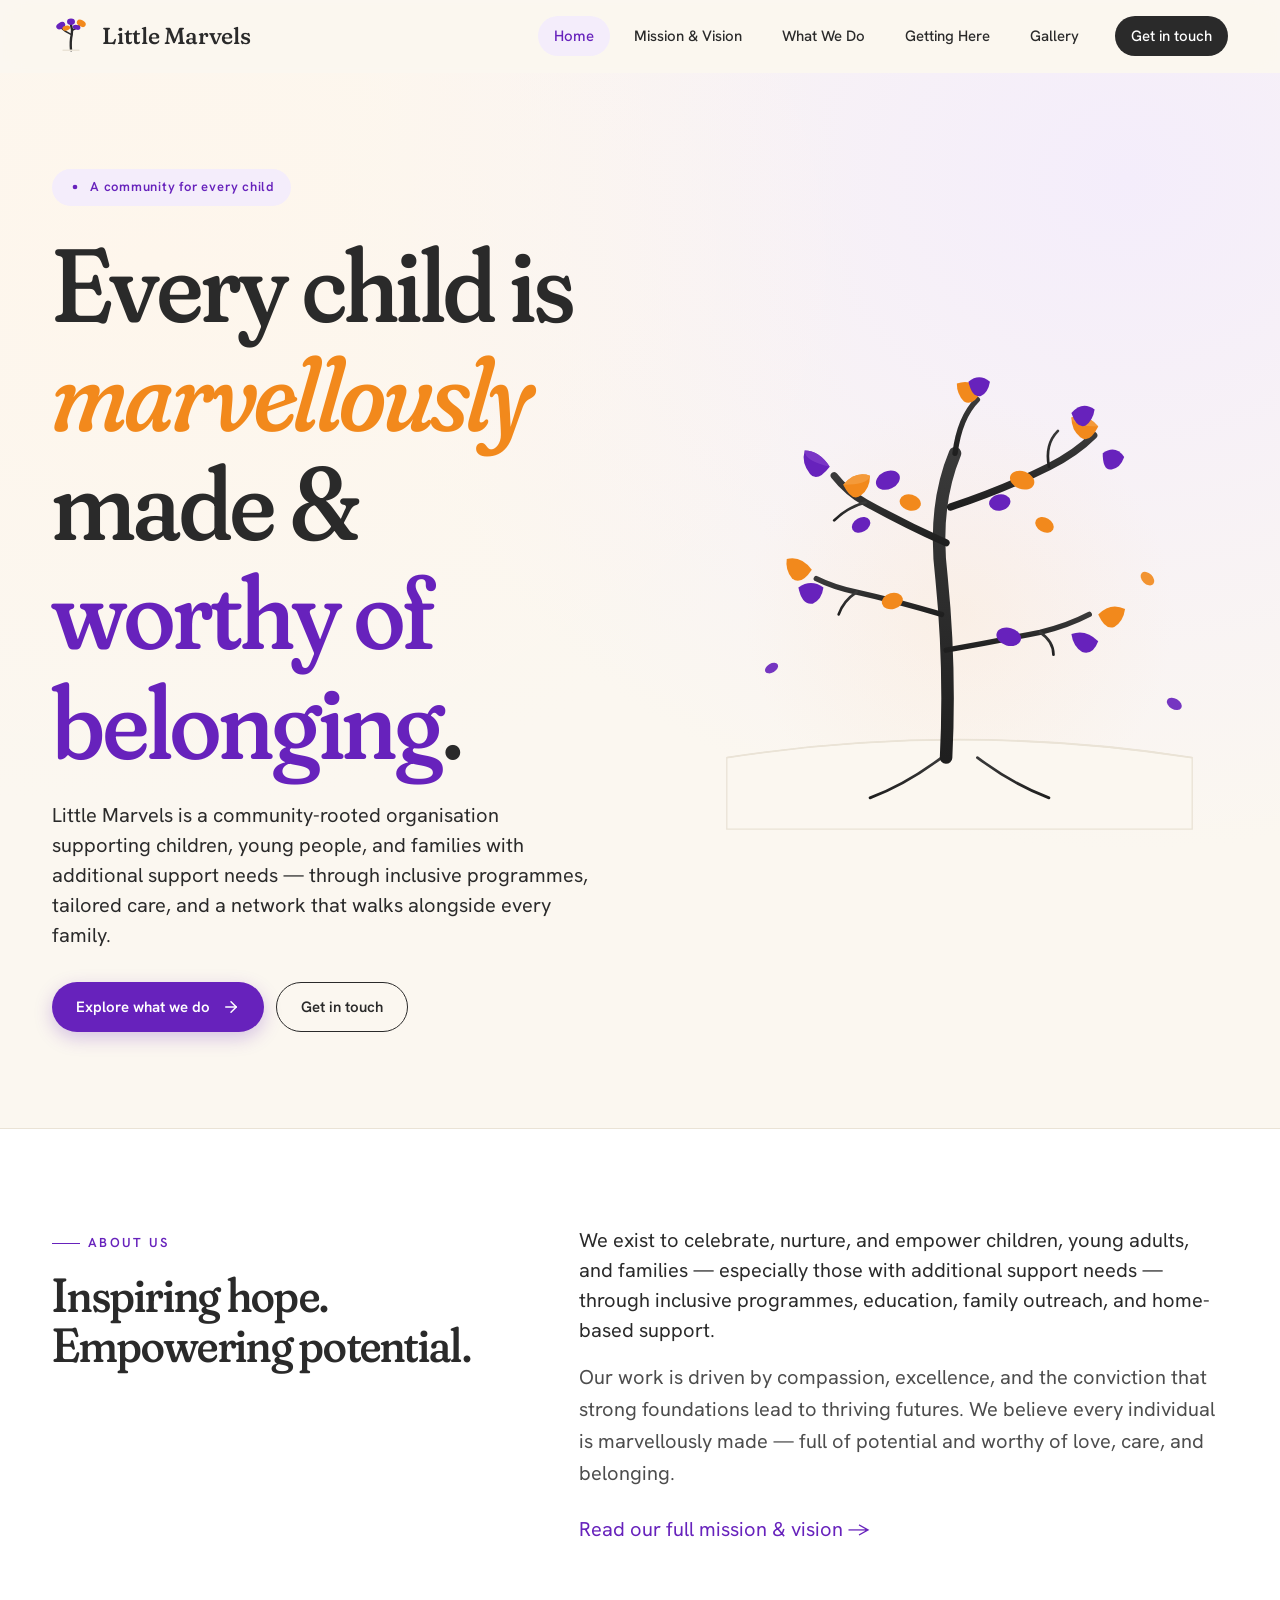
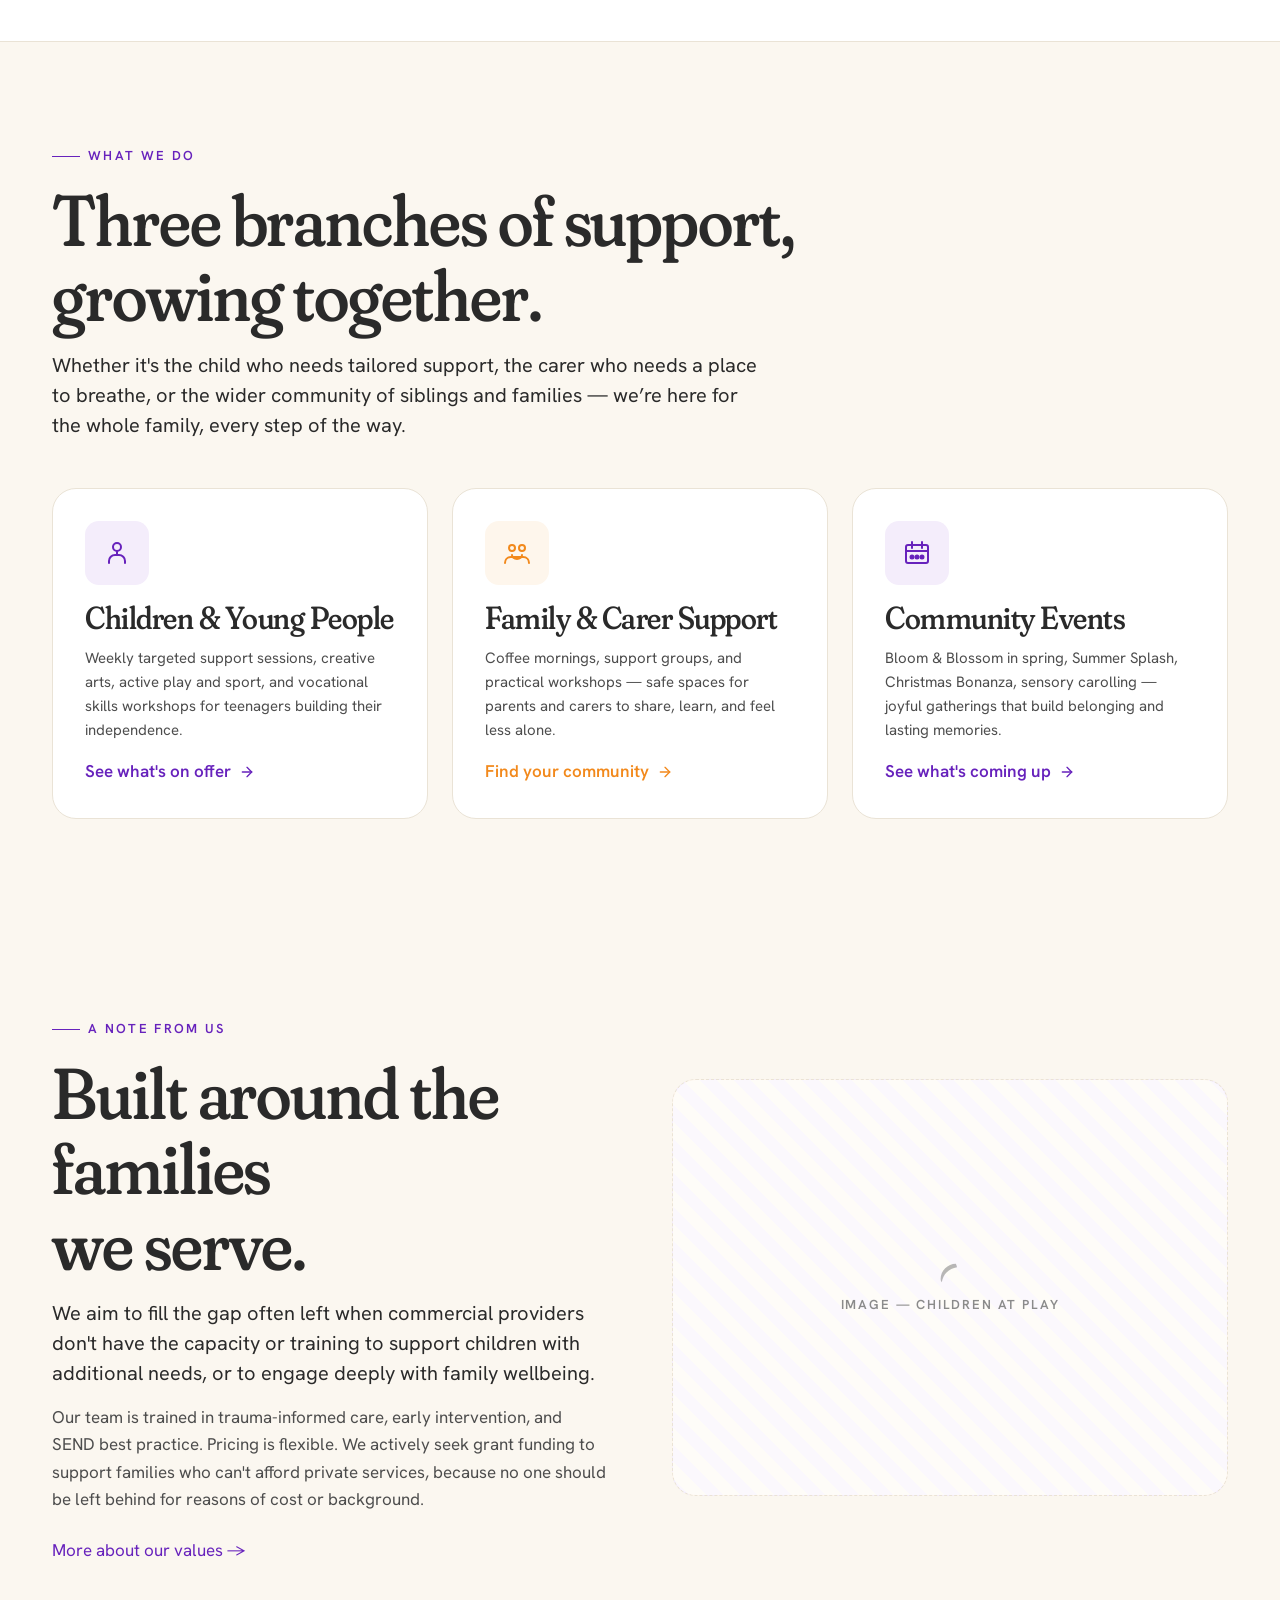
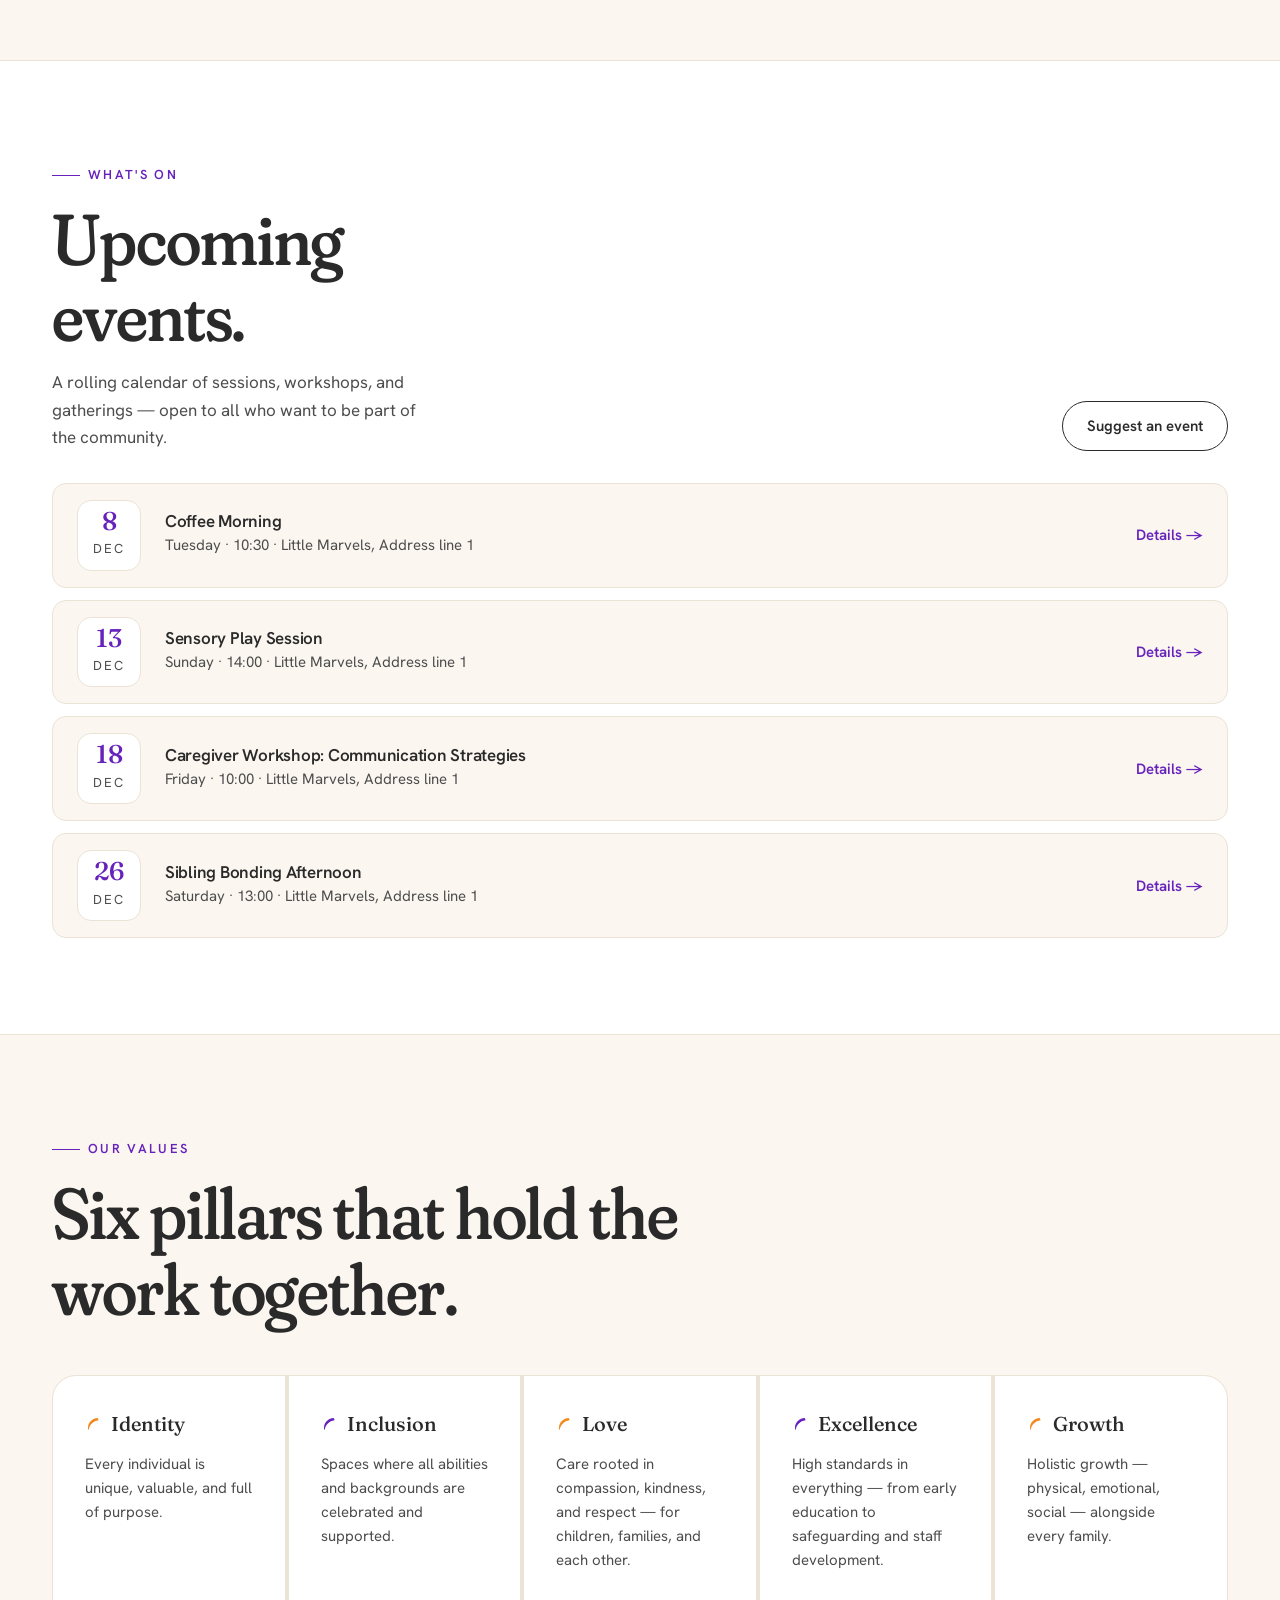
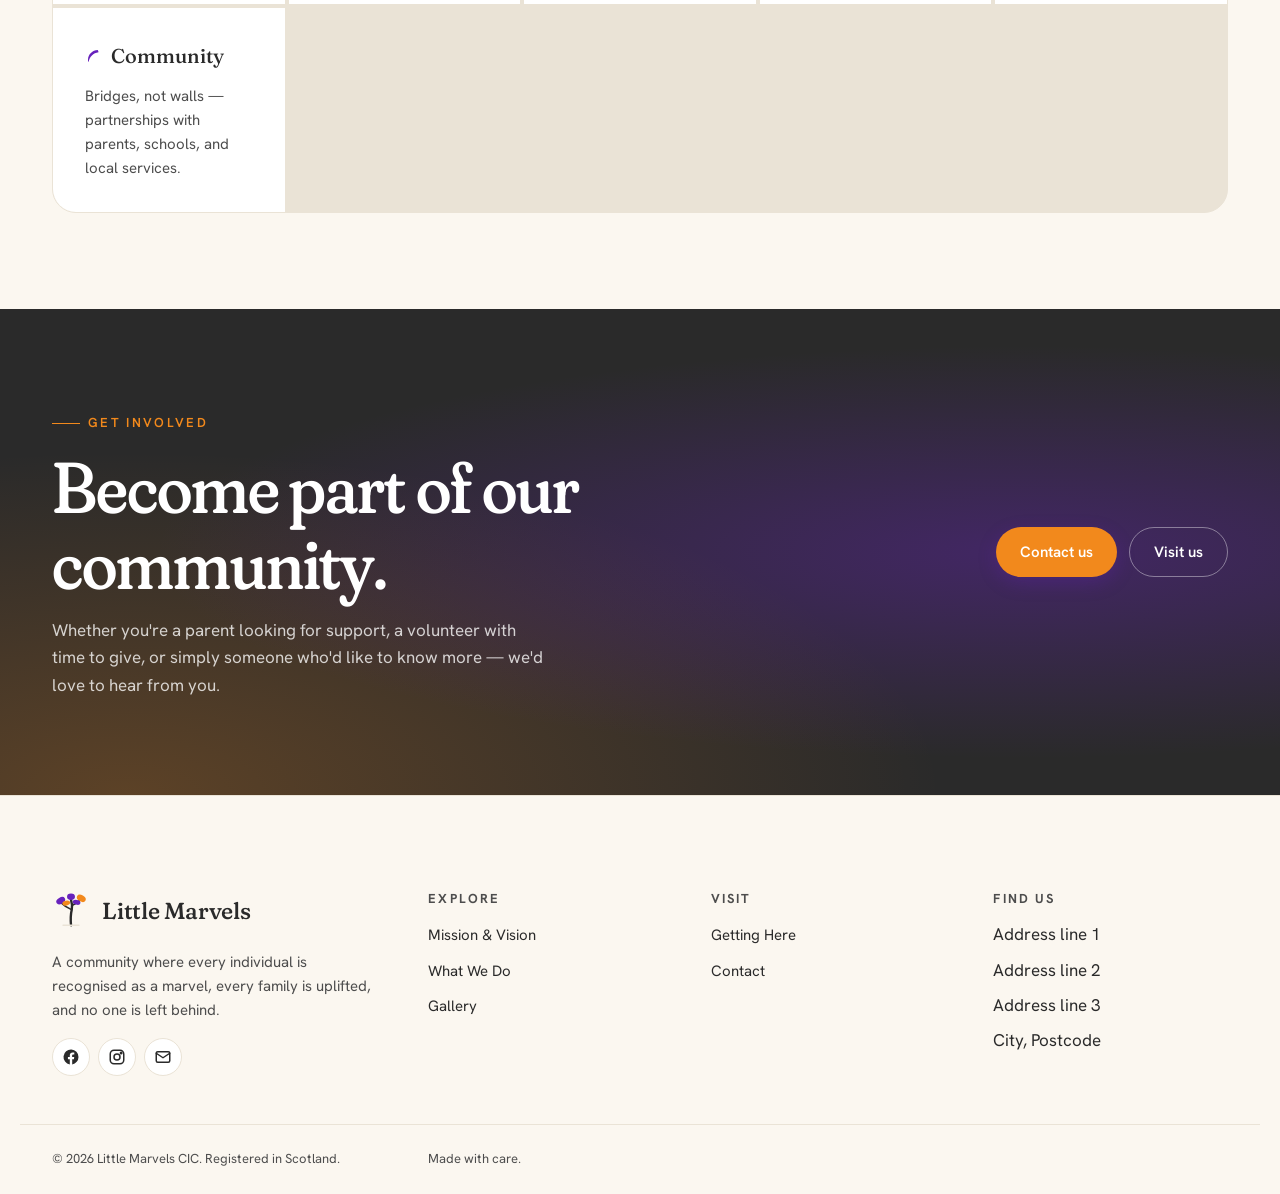
==== index.html @ 9a76e9b6 "first commit" ====
<!doctype html>
<html lang="en-GB">
<head>
  <meta charset="utf-8">
  <meta name="viewport" content="width=device-width, initial-scale=1">
  <title>Little Marvels — Inspiring Hope. Empowering Potential.</title>
  <meta name="description" content="Little Marvels is a community-rooted organisation supporting children, young people, and families with additional support needs through inclusive programmes, family outreach, and tailored care.">
  <meta name="theme-color" content="#FBF7F0">
  <link rel="canonical" href="https://littlemarvels.co.uk/">

  <!-- Open Graph / social sharing.
       NOTE: assets/og-image.png needs to be designed (1200×630, PNG/JPG — SVG not supported by most platforms). -->
  <meta property="og:type" content="website">
  <meta property="og:site_name" content="Little Marvels">
  <meta property="og:title" content="Little Marvels — Inspiring Hope. Empowering Potential.">
  <meta property="og:description" content="Little Marvels is a community-rooted organisation supporting children, young people, and families with additional support needs through inclusive programmes, family outreach, and tailored care.">
  <meta property="og:url" content="https://littlemarvels.co.uk/">
  <meta property="og:image" content="https://littlemarvels.co.uk/assets/og-image.png">
  <meta property="og:image:alt" content="Little Marvels — Inspiring Hope. Empowering Potential.">
  <meta property="og:locale" content="en_GB">
  <meta name="twitter:card" content="summary_large_image">
  <meta name="twitter:title" content="Little Marvels — Inspiring Hope. Empowering Potential.">
  <meta name="twitter:description" content="Little Marvels is a community-rooted organisation supporting children, young people, and families with additional support needs through inclusive programmes, family outreach, and tailored care.">
  <meta name="twitter:image" content="https://littlemarvels.co.uk/assets/og-image.png">

  <link rel="preconnect" href="https://fonts.googleapis.com">
  <link rel="preconnect" href="https://fonts.gstatic.com" crossorigin>
  <link rel="stylesheet" href="https://fonts.googleapis.com/css2?family=Fraunces:ital,opsz,wght,SOFT,WONK@0,9..144,400..700,0..100,0..1;1,9..144,400..700,0..100,0..1&family=Hanken+Grotesk:wght@400;500;600;700&display=swap">
  <link rel="stylesheet" href="css/style.css">
  <link rel="icon" type="image/svg+xml" href="assets/logo.svg">
</head>
<body>
  <a class="skip-link" href="#main">Skip to main content</a>

  <!-- Header -->
  <header class="site-header">
    <div class="container">
      <a class="brand" href="index.html" aria-label="Little Marvels — home">
        <img class="brand-mark" src="assets/logo.svg" alt="">
        <span class="brand-name">Little Marvels</span>
      </a>

      <nav class="site-nav" aria-label="Primary">
        <ul class="nav-list" role="list">
          <li><a href="index.html" aria-current="page">Home</a></li>
          <li><a href="mission.html">Mission &amp; Vision</a></li>
          <li><a href="what-we-do.html">What We Do</a></li>
          <li><a href="getting-here.html">Getting Here</a></li>
          <li><a href="gallery.html">Gallery</a></li>
          <li><a class="nav-cta" href="contact.html">Get in touch</a></li>
        </ul>
      </nav>

      <button class="nav-toggle" aria-label="Open menu" aria-expanded="false" aria-controls="site-nav">
        <svg viewBox="0 0 24 24" fill="none" stroke="currentColor" stroke-width="2" stroke-linecap="round">
          <line x1="4" y1="7" x2="20" y2="7"/>
          <line x1="4" y1="12" x2="20" y2="12"/>
          <line x1="4" y1="17" x2="20" y2="17"/>
        </svg>
      </button>
    </div>
  </header>

  <main id="main">

    <!-- ================= Hero ================= -->
    <section class="hero">
      <div class="container">
        <div class="reveal">
          <span class="hero-eyebrow">
            <svg width="14" height="14" viewBox="0 0 24 24" fill="currentColor"><circle cx="12" cy="12" r="4"/></svg>
            A community for every child
          </span>
          <h1>
            Every child is <span class="accent-orange">marvellously</span><br>
            made &amp; <span class="accent-purple">worthy of belonging</span>.
          </h1>
          <p class="lede">
            Little Marvels is a community-rooted organisation supporting children, young people,
            and families with additional support needs — through inclusive programmes, tailored
            care, and a network that walks alongside every family.
          </p>
          <div class="hero-actions">
            <a class="btn btn-primary" href="what-we-do.html">
              Explore what we do
              <svg class="arrow" width="18" height="18" viewBox="0 0 24 24" fill="none" stroke="currentColor" stroke-width="2" stroke-linecap="round" stroke-linejoin="round"><line x1="5" y1="12" x2="19" y2="12"/><polyline points="12 5 19 12 12 19"/></svg>
            </a>
            <a class="btn btn-ghost" href="contact.html">Get in touch</a>
          </div>
        </div>

        <div class="hero-art reveal" style="transition-delay: 120ms">
          <object data="assets/tree-hero.svg" type="image/svg+xml" aria-label="An illustrated tree with orange and purple leaves, each leaf representing a child or family in our community"></object>
        </div>
      </div>
    </section>

    <!-- ================= About strip (short, top of page) ================= -->
    <section class="about-strip">
      <div class="container">
        <div class="reveal">
          <span class="section-eyebrow">About us</span>
          <h2>Inspiring hope.<br>Empowering potential.</h2>
        </div>
        <div class="reveal" style="transition-delay: 120ms">
          <p class="lede">
            We exist to celebrate, nurture, and empower children, young adults, and families —
            especially those with additional support needs — through inclusive programmes,
            education, family outreach, and home-based support.
          </p>
          <p style="margin-top: 1rem;">
            Our work is driven by compassion, excellence, and the conviction that strong
            foundations lead to thriving futures. We believe every individual is marvellously
            made — full of potential and worthy of love, care, and belonging.
          </p>
          <p style="margin-top: 1.5rem;">
            <a href="mission.html">Read our full mission &amp; vision →</a>
          </p>
        </div>
      </div>
    </section>

    <!-- ================= What We Do preview ================= -->
    <section>
      <div class="container">
        <div class="reveal" style="max-width: 760px;">
          <span class="section-eyebrow">What we do</span>
          <h2>Three branches of support, growing together.</h2>
          <p class="lede" style="margin-top: 1rem;">
            Whether it's the child who needs tailored support, the carer who needs
            a place to breathe, or the wider community of siblings and families — we’re
            here for the whole family, every step of the way.
          </p>
        </div>

        <div class="cards-grid">
          <article class="card reveal">
            <div class="card-icon">
              <svg viewBox="0 0 32 32" fill="none" stroke="currentColor" stroke-width="2" stroke-linecap="round" stroke-linejoin="round">
                <circle cx="16" cy="10" r="4"/>
                <path d="M8 26v-2a6 6 0 0 1 6-6h4a6 6 0 0 1 6 6v2"/>
                <path d="M16 14v4"/>
              </svg>
            </div>
            <h3>Children &amp; Young People</h3>
            <p>Weekly targeted support sessions, creative arts, active play and sport, and vocational skills workshops for teenagers building their independence.</p>
            <a class="card-link" href="support-children.html">
              See what's on offer
              <svg width="16" height="16" viewBox="0 0 24 24" fill="none" stroke="currentColor" stroke-width="2" stroke-linecap="round"><line x1="5" y1="12" x2="19" y2="12"/><polyline points="12 5 19 12 12 19"/></svg>
            </a>
          </article>

          <article class="card card--orange reveal" style="transition-delay: 120ms">
            <div class="card-icon">
              <svg viewBox="0 0 32 32" fill="none" stroke="currentColor" stroke-width="2" stroke-linecap="round" stroke-linejoin="round">
                <path d="M21 18c0 2-2 4-5 4s-5-2-5-4"/>
                <circle cx="11" cy="11" r="3"/>
                <circle cx="21" cy="11" r="3"/>
                <path d="M4 26c0-3 2-6 6-6h12c4 0 6 3 6 6"/>
              </svg>
            </div>
            <h3>Family &amp; Carer Support</h3>
            <p>Coffee mornings, support groups, and practical workshops — safe spaces for parents and carers to share, learn, and feel less alone.</p>
            <a class="card-link" href="support-family.html">
              Find your community
              <svg width="16" height="16" viewBox="0 0 24 24" fill="none" stroke="currentColor" stroke-width="2" stroke-linecap="round"><line x1="5" y1="12" x2="19" y2="12"/><polyline points="12 5 19 12 12 19"/></svg>
            </a>
          </article>

          <article class="card reveal" style="transition-delay: 240ms">
            <div class="card-icon">
              <svg viewBox="0 0 32 32" fill="none" stroke="currentColor" stroke-width="2" stroke-linecap="round" stroke-linejoin="round">
                <rect x="5" y="8" width="22" height="18" rx="2"/>
                <line x1="5" y1="14" x2="27" y2="14"/>
                <line x1="11" y1="5" x2="11" y2="11"/>
                <line x1="21" y1="5" x2="21" y2="11"/>
                <circle cx="11" cy="20" r="1.5" fill="currentColor"/>
                <circle cx="16" cy="20" r="1.5" fill="currentColor"/>
                <circle cx="21" cy="20" r="1.5" fill="currentColor"/>
              </svg>
            </div>
            <h3>Community Events</h3>
            <p>Bloom &amp; Blossom in spring, Summer Splash, Christmas Bonanza, sensory carolling — joyful gatherings that build belonging and lasting memories.</p>
            <a class="card-link" href="community-events.html">
              See what's coming up
              <svg width="16" height="16" viewBox="0 0 24 24" fill="none" stroke="currentColor" stroke-width="2" stroke-linecap="round"><line x1="5" y1="12" x2="19" y2="12"/><polyline points="12 5 19 12 12 19"/></svg>
            </a>
          </article>
        </div>
      </div>
    </section>

    <!-- ================= Welcome (longer-form with image) ================= -->
    <section>
      <div class="container">
        <div class="split">
          <div class="reveal">
            <span class="section-eyebrow">A note from us</span>
            <h2>Built around the families<br>we serve.</h2>
            <p class="lede" style="margin-top: 1rem;">
              We aim to fill the gap often left when commercial providers don't have the
              capacity or training to support children with additional needs, or to engage
              deeply with family wellbeing.
            </p>
            <p style="margin-top: 1rem;">
              Our team is trained in trauma-informed care, early intervention, and SEND best
              practice. Pricing is flexible. We actively seek grant funding to support
              families who can't afford private services, because no one should be left
              behind for reasons of cost or background.
            </p>
            <p style="margin-top: 1.5rem;">
              <a href="mission.html">More about our values →</a>
            </p>
          </div>
          <div class="reveal" style="transition-delay: 160ms">
            <div class="image-ph" data-ratio="4/3">
              <div class="image-ph__inner">
                <svg class="leaf-glyph" viewBox="0 0 24 24" fill="currentColor"><path d="M17 4c-7 0-13 6-13 13 0 1 0 2 1 3 1-7 6-12 13-13 0-1-1-3-1-3z"/></svg>
                <span>Image — children at play</span>
              </div>
            </div>
          </div>
        </div>
      </div>
    </section>

    <!-- ================= Events ================= -->
    <section class="events-section">
      <div class="container">
        <div class="split" style="grid-template-columns: 1fr 2fr; align-items: end;">
          <div class="reveal">
            <span class="section-eyebrow">What's on</span>
            <h2>Upcoming events.</h2>
            <p style="margin-top: 1rem;">A rolling calendar of sessions, workshops, and gatherings — open to all who want to be part of the community.</p>
          </div>
          <div class="reveal" style="transition-delay: 160ms; text-align: right;">
            <a class="btn btn-ghost" href="contact.html">Suggest an event</a>
          </div>
        </div>

        <div class="events-list reveal" id="events-list" aria-live="polite">
          <!-- Populated by js/events.js -->
          <div class="events-empty">Loading upcoming events…</div>
        </div>
      </div>
    </section>

    <!-- ================= Values ================= -->
    <section>
      <div class="container">
        <div class="reveal" style="max-width: 720px;">
          <span class="section-eyebrow">Our values</span>
          <h2>Six pillars that hold the work together.</h2>
        </div>

        <div class="values-grid reveal">
          <div class="value">
            <div class="value-label">
              <svg class="leaf-glyph" viewBox="0 0 24 24" fill="currentColor"><path d="M17 4c-7 0-13 6-13 13 0 1 0 2 1 3 1-7 6-12 13-13 0-1-1-3-1-3z"/></svg>
              Identity
            </div>
            <p>Every individual is unique, valuable, and full of purpose.</p>
          </div>
          <div class="value">
            <div class="value-label">
              <svg class="leaf-glyph" viewBox="0 0 24 24" fill="currentColor"><path d="M17 4c-7 0-13 6-13 13 0 1 0 2 1 3 1-7 6-12 13-13 0-1-1-3-1-3z"/></svg>
              Inclusion
            </div>
            <p>Spaces where all abilities and backgrounds are celebrated and supported.</p>
          </div>
          <div class="value">
            <div class="value-label">
              <svg class="leaf-glyph" viewBox="0 0 24 24" fill="currentColor"><path d="M17 4c-7 0-13 6-13 13 0 1 0 2 1 3 1-7 6-12 13-13 0-1-1-3-1-3z"/></svg>
              Love
            </div>
            <p>Care rooted in compassion, kindness, and respect — for children, families, and each other.</p>
          </div>
          <div class="value">
            <div class="value-label">
              <svg class="leaf-glyph" viewBox="0 0 24 24" fill="currentColor"><path d="M17 4c-7 0-13 6-13 13 0 1 0 2 1 3 1-7 6-12 13-13 0-1-1-3-1-3z"/></svg>
              Excellence
            </div>
            <p>High standards in everything — from early education to safeguarding and staff development.</p>
          </div>
          <div class="value">
            <div class="value-label">
              <svg class="leaf-glyph" viewBox="0 0 24 24" fill="currentColor"><path d="M17 4c-7 0-13 6-13 13 0 1 0 2 1 3 1-7 6-12 13-13 0-1-1-3-1-3z"/></svg>
              Growth
            </div>
            <p>Holistic growth — physical, emotional, social — alongside every family.</p>
          </div>
          <div class="value">
            <div class="value-label">
              <svg class="leaf-glyph" viewBox="0 0 24 24" fill="currentColor"><path d="M17 4c-7 0-13 6-13 13 0 1 0 2 1 3 1-7 6-12 13-13 0-1-1-3-1-3z"/></svg>
              Community
            </div>
            <p>Bridges, not walls — partnerships with parents, schools, and local services.</p>
          </div>
        </div>
      </div>
    </section>

    <!-- ================= CTA strip ================= -->
    <section class="cta-strip">
      <div class="container">
        <div class="reveal">
          <span class="section-eyebrow" style="color: var(--c-orange);">Get involved</span>
          <h2>Become part of our community.</h2>
          <p style="margin-top: 1rem; max-width: 50ch;">
            Whether you're a parent looking for support, a volunteer with time to give,
            or simply someone who'd like to know more — we'd love to hear from you.
          </p>
        </div>
        <div class="cta-strip-actions reveal" style="transition-delay: 120ms">
          <a class="btn btn-primary" href="contact.html">Contact us</a>
          <a class="btn btn-ghost" href="getting-here.html">Visit us</a>
        </div>
      </div>
    </section>

  </main>

  <!-- Footer -->
  <footer class="site-footer">
    <div class="container">
      <div class="footer-col footer-brand">
        <a class="brand" href="index.html">
          <img class="brand-mark" src="assets/logo.svg" alt="">
          <span class="brand-name">Little Marvels</span>
        </a>
        <p class="muted">A community where every individual is recognised as a marvel, every family is uplifted, and no one is left behind.</p>
        <div class="footer-social">
          <a href="#" aria-label="Facebook">
            <svg viewBox="0 0 24 24" fill="currentColor"><path d="M22 12a10 10 0 1 0-11.6 9.9v-7H7.9V12h2.5V9.8c0-2.5 1.5-3.9 3.8-3.9 1.1 0 2.2.2 2.2.2v2.5h-1.3c-1.2 0-1.6.8-1.6 1.6V12h2.8l-.4 2.9h-2.3v7A10 10 0 0 0 22 12z"/></svg>
          </a>
          <a href="#" aria-label="Instagram">
            <svg viewBox="0 0 24 24" fill="none" stroke="currentColor" stroke-width="2"><rect x="3" y="3" width="18" height="18" rx="5"/><circle cx="12" cy="12" r="4"/><circle cx="17.5" cy="6.5" r="1" fill="currentColor"/></svg>
          </a>
          <a href="#" aria-label="Email">
            <svg viewBox="0 0 24 24" fill="none" stroke="currentColor" stroke-width="2" stroke-linecap="round" stroke-linejoin="round"><rect x="3" y="5" width="18" height="14" rx="2"/><polyline points="3 7 12 13 21 7"/></svg>
          </a>
        </div>
      </div>
      <div class="footer-col">
        <h5>Explore</h5>
        <ul role="list">
          <li><a href="mission.html">Mission &amp; Vision</a></li>
          <li><a href="what-we-do.html">What We Do</a></li>
          <li><a href="gallery.html">Gallery</a></li>
        </ul>
      </div>
      <div class="footer-col">
        <h5>Visit</h5>
        <ul role="list">
          <li><a href="getting-here.html">Getting Here</a></li>
          <li><a href="contact.html">Contact</a></li>
        </ul>
      </div>
      <div class="footer-col">
        <h5>Find us</h5>
        <ul role="list">
          <li>Address line 1</li>
          <li>Address line 2</li>
          <li>Address line 3</li>
          <li>City, Postcode</li>
        </ul>
      </div>
    </div>

    <div class="container footer-bottom">
      <span>© <span id="yr"></span> Little Marvels CIC. Registered in Scotland.</span>
      <span>Made with care.</span>
    </div>
  </footer>

  <script>document.getElementById('yr').textContent = new Date().getFullYear();</script>
  <script src="js/main.js"></script>
  <script src="js/events.js"></script>
</body>
</html>
---- css/style.css ----
/* ============================================================
   Little Marvels — Design System
   Tree-and-leaves visual language. Palette: orange / purple /
   charcoal / cream. Type: Fraunces display + Hanken Grotesk body.
   ============================================================ */

/* ---------- Tokens ---------- */
:root {
  /* Brand */
  --c-orange:        #F2891C;
  --c-orange-50:     #FCE6CD;
  --c-orange-10:     #FEF6EC;
  --c-purple:        #6722BC;
  --c-purple-50:     #E2D5F2;
  --c-purple-10:     #F4EDFB;
  --c-charcoal:      #2A2A2A;
  --c-charcoal-70:   #4D4D4D;
  --c-charcoal-40:   #8A8A8A;
  --c-cream:         #FBF7F0;
  --c-white:         #FFFFFF;
  --c-line:          #EAE3D6;

  /* Type */
  --f-display: "Fraunces", "Iowan Old Style", Georgia, serif;
  --f-body:    "Hanken Grotesk", system-ui, -apple-system, sans-serif;

  /* Scale (fluid) */
  --fs-xs:   0.8125rem;   /* 13 */
  --fs-sm:   0.9375rem;   /* 15 */
  --fs-base: 1.0625rem;   /* 17 */
  --fs-lg:   1.25rem;     /* 20 */
  --fs-xl:   clamp(1.5rem, 1.2rem + 1vw, 2rem);
  --fs-2xl:  clamp(2rem, 1.6rem + 2vw, 3rem);
  --fs-3xl:  clamp(2.75rem, 2rem + 3.5vw, 4.5rem);
  --fs-4xl:  clamp(3.5rem, 2.5rem + 5vw, 6.5rem);

  /* Spacing */
  --s-1: 0.25rem;
  --s-2: 0.5rem;
  --s-3: 0.75rem;
  --s-4: 1rem;
  --s-5: 1.5rem;
  --s-6: 2rem;
  --s-7: 3rem;
  --s-8: 4rem;
  --s-9: 6rem;
  --s-10: 8rem;

  /* Radius / shadow / motion */
  --r-sm: 8px;
  --r-md: 14px;
  --r-lg: 24px;
  --r-pill: 999px;
  --shadow-sm: 0 1px 2px rgba(42,42,42,0.06), 0 2px 8px rgba(42,42,42,0.04);
  --shadow-md: 0 4px 12px rgba(42,42,42,0.06), 0 12px 32px rgba(42,42,42,0.06);
  --shadow-lg: 0 8px 24px rgba(42,42,42,0.08), 0 24px 64px rgba(42,42,42,0.08);
  --ease: cubic-bezier(0.22, 1, 0.36, 1);
  --t-fast: 180ms;
  --t-med:  320ms;
  --t-slow: 600ms;

  /* Layout */
  --container: 1240px;
  --container-narrow: 880px;
}

/* ---------- Reset ---------- */
*, *::before, *::after { box-sizing: border-box; }
html { -webkit-text-size-adjust: 100%; }
body, h1, h2, h3, h4, h5, h6, p, figure, blockquote, dl, dd { margin: 0; }
ul[role="list"], ol[role="list"] { list-style: none; padding: 0; margin: 0; }
img, picture, svg, video { max-width: 100%; display: block; }
input, button, textarea, select { font: inherit; color: inherit; }
button { background: none; border: 0; cursor: pointer; }
a { color: inherit; }

/* ---------- Base ---------- */
html { scroll-behavior: smooth; }
body {
  font-family: var(--f-body);
  font-size: var(--fs-base);
  line-height: 1.6;
  color: var(--c-charcoal);
  background: var(--c-cream);
  font-feature-settings: "ss01", "ss03";
  -webkit-font-smoothing: antialiased;
  -moz-osx-font-smoothing: grayscale;
}

::selection { background: var(--c-purple); color: var(--c-white); }

/* Headings */
h1, h2, h3, h4, h5 {
  font-family: var(--f-display);
  font-weight: 500;
  line-height: 1.05;
  letter-spacing: -0.015em;
  color: var(--c-charcoal);
  font-variation-settings: "SOFT" 100, "WONK" 1, "opsz" 144;
}
h1 { font-size: var(--fs-4xl); }
h2 { font-size: var(--fs-3xl); }
h3 { font-size: var(--fs-2xl); }
h4 { font-size: var(--fs-xl); font-weight: 600; }
h5 { font-size: var(--fs-lg); font-weight: 600; }

p { color: var(--c-charcoal-70); max-width: 65ch; }
.lede { font-size: var(--fs-lg); color: var(--c-charcoal); line-height: 1.5; }

a {
  color: var(--c-purple);
  text-decoration: none;
  text-underline-offset: 0.18em;
  text-decoration-thickness: 1.5px;
  transition: color var(--t-fast) var(--ease);
}
a:hover { text-decoration: underline; }

/* Reduced motion */
@media (prefers-reduced-motion: reduce) {
  *, *::before, *::after {
    animation-duration: 0.01ms !important;
    animation-iteration-count: 1 !important;
    transition-duration: 0.01ms !important;
    scroll-behavior: auto !important;
  }
}

/* Skip link */
.skip-link {
  position: absolute; left: var(--s-4); top: -100px;
  background: var(--c-purple); color: var(--c-white);
  padding: var(--s-3) var(--s-5); border-radius: var(--r-md);
  z-index: 200; transition: top var(--t-fast) var(--ease);
}
.skip-link:focus { top: var(--s-4); }

/* ---------- Layout primitives ---------- */
.container       { max-width: var(--container); margin-inline: auto; padding-inline: var(--s-5); }
.container--narrow { max-width: var(--container-narrow); margin-inline: auto; padding-inline: var(--s-5); }
@media (min-width: 720px) {
  .container, .container--narrow { padding-inline: var(--s-6); }
}

section { padding-block: var(--s-9); position: relative; }
@media (max-width: 720px) { section { padding-block: var(--s-7); } }

.section-eyebrow {
  display: inline-flex; align-items: center; gap: var(--s-2);
  font-family: var(--f-body);
  font-size: var(--fs-xs);
  font-weight: 600;
  letter-spacing: 0.18em;
  text-transform: uppercase;
  color: var(--c-purple);
  margin-bottom: var(--s-4);
}
.section-eyebrow::before {
  content: ""; width: 28px; height: 1px; background: currentColor;
}

/* ---------- Buttons ---------- */
.btn {
  display: inline-flex; align-items: center; gap: var(--s-3);
  padding: var(--s-3) var(--s-5);
  font-family: var(--f-body);
  font-weight: 600;
  font-size: var(--fs-sm);
  border-radius: var(--r-pill);
  transition: transform var(--t-fast) var(--ease),
              background var(--t-fast) var(--ease),
              color var(--t-fast) var(--ease),
              box-shadow var(--t-fast) var(--ease);
  text-decoration: none;
  white-space: nowrap;
}
.btn:hover { text-decoration: none; transform: translateY(-1px); }
.btn:active { transform: translateY(0); }
.btn:focus-visible { outline: 2px solid var(--c-orange); outline-offset: 3px; }

.btn-primary {
  background: var(--c-purple); color: var(--c-white);
  box-shadow: 0 6px 18px rgba(103,34,188,0.25);
}
.btn-primary:hover { background: #571B9F; box-shadow: 0 10px 24px rgba(103,34,188,0.35); }

.btn-accent {
  background: var(--c-orange); color: var(--c-white);
  box-shadow: 0 6px 18px rgba(242,137,28,0.30);
}
.btn-accent:hover { background: #DC7711; box-shadow: 0 10px 24px rgba(242,137,28,0.40); }

.btn-ghost {
  background: transparent; color: var(--c-charcoal);
  border: 1.5px solid var(--c-charcoal);
}
.btn-ghost:hover { background: var(--c-charcoal); color: var(--c-white); }

.btn .arrow { transition: transform var(--t-fast) var(--ease); }
.btn:hover .arrow { transform: translateX(3px); }

/* ---------- Header / Nav ---------- */
.site-header {
  position: sticky; top: 0; z-index: 100;
  background: rgba(251, 247, 240, 0.85);
  backdrop-filter: saturate(180%) blur(14px);
  -webkit-backdrop-filter: saturate(180%) blur(14px);
  border-bottom: 1px solid transparent;
  transition: border-color var(--t-fast) var(--ease);
}
.site-header.is-scrolled { border-bottom-color: var(--c-line); }

.site-header .container {
  display: flex; align-items: center; justify-content: space-between;
  padding-block: var(--s-4);
}

.brand {
  display: inline-flex; align-items: center; gap: var(--s-3);
  text-decoration: none;
}
.brand:hover { text-decoration: none; }
.brand-mark { width: 38px; height: 38px; }
.brand-name {
  font-family: var(--f-display);
  font-size: 1.45rem;
  font-weight: 500;
  letter-spacing: -0.01em;
  color: var(--c-charcoal);
  font-variation-settings: "SOFT" 100, "WONK" 1;
}

.nav-list {
  display: flex; gap: var(--s-2);
  list-style: none; padding: 0; margin: 0;
  align-items: center;
}
.nav-list a {
  display: inline-block;
  padding: var(--s-2) var(--s-4);
  font-size: var(--fs-sm); font-weight: 500;
  color: var(--c-charcoal); text-decoration: none;
  border-radius: var(--r-pill);
  transition: background var(--t-fast) var(--ease), color var(--t-fast) var(--ease);
}
.nav-list a:hover { background: var(--c-purple-10); color: var(--c-purple); }
.nav-list a[aria-current="page"] {
  color: var(--c-purple);
  background: var(--c-purple-10);
}
.nav-list .nav-cta {
  background: var(--c-charcoal); color: var(--c-white);
  margin-left: var(--s-3);
}
.nav-list .nav-cta:hover { background: var(--c-purple); color: var(--c-white); }

.nav-toggle {
  display: none;
  width: 44px; height: 44px;
  align-items: center; justify-content: center;
  border-radius: var(--r-pill);
}
.nav-toggle:hover { background: var(--c-purple-10); }
.nav-toggle svg { width: 22px; height: 22px; }

@media (max-width: 920px) {
  .nav-toggle { display: inline-flex; }
  .site-nav {
    position: fixed; inset: 64px var(--s-4) auto var(--s-4);
    background: var(--c-white);
    border-radius: var(--r-lg);
    padding: var(--s-4);
    box-shadow: var(--shadow-lg);
    transform-origin: top right;
    transform: scale(0.96); opacity: 0; pointer-events: none;
    transition: transform var(--t-med) var(--ease), opacity var(--t-med) var(--ease);
  }
  .site-nav.is-open { transform: scale(1); opacity: 1; pointer-events: auto; }
  .nav-list { flex-direction: column; align-items: stretch; gap: var(--s-1); }
  .nav-list a { padding: var(--s-3) var(--s-4); }
  .nav-list .nav-cta { margin: var(--s-2) 0 0; text-align: center; }
}

/* ---------- Hero ---------- */
.hero {
  position: relative;
  padding-block: var(--s-9) var(--s-9);
  overflow: hidden;
}
.hero::before {
  content: ""; position: absolute; inset: 0;
  background:
    radial-gradient(ellipse at 12% 18%, var(--c-orange-10) 0%, transparent 45%),
    radial-gradient(ellipse at 88% 10%, var(--c-purple-10) 0%, transparent 50%);
  pointer-events: none; z-index: 0;
}
.hero .container {
  position: relative; z-index: 1;
  display: grid;
  grid-template-columns: minmax(0, 1.1fr) minmax(0, 1fr);
  gap: var(--s-7);
  align-items: center;
}
@media (max-width: 920px) {
  .hero .container { grid-template-columns: 1fr; }
}

.hero-eyebrow {
  display: inline-flex; align-items: center; gap: var(--s-2);
  background: var(--c-purple-10); color: var(--c-purple);
  padding: var(--s-2) var(--s-4);
  border-radius: var(--r-pill);
  font-size: var(--fs-xs);
  font-weight: 600;
  letter-spacing: 0.06em;
  margin-bottom: var(--s-5);
}
.hero h1 {
  font-size: var(--fs-4xl);
  letter-spacing: -0.02em;
  margin-bottom: var(--s-5);
}
.hero h1 .accent-orange { color: var(--c-orange); font-style: italic; }
.hero h1 .accent-purple { color: var(--c-purple); }
.hero .lede { max-width: 50ch; margin-bottom: var(--s-6); }
.hero-actions { display: flex; flex-wrap: wrap; gap: var(--s-3); }

.hero-art {
  position: relative;
  aspect-ratio: 1 / 1;
  max-width: 540px;
  margin-inline: auto;
  width: 100%;
}
.hero-art svg { width: 100%; height: 100%; overflow: visible; }

/* Floating leaves animation */
@keyframes drift-1 { 0%,100% { transform: translate(0,0) rotate(0); } 50% { transform: translate(6px,-8px) rotate(4deg); } }
@keyframes drift-2 { 0%,100% { transform: translate(0,0) rotate(0); } 50% { transform: translate(-5px,-6px) rotate(-3deg); } }
@keyframes drift-3 { 0%,100% { transform: translate(0,0) rotate(0); } 50% { transform: translate(4px,-10px) rotate(5deg); } }
.leaf-drift-1 { animation: drift-1 6s ease-in-out infinite; transform-origin: center; transform-box: fill-box; }
.leaf-drift-2 { animation: drift-2 7s ease-in-out infinite; transform-origin: center; transform-box: fill-box; }
.leaf-drift-3 { animation: drift-3 8s ease-in-out infinite; transform-origin: center; transform-box: fill-box; }

/* ---------- About strip ---------- */
.about-strip {
  background: var(--c-white);
  border-top: 1px solid var(--c-line);
  border-bottom: 1px solid var(--c-line);
}
.about-strip .container {
  display: grid;
  grid-template-columns: minmax(0, 1fr) minmax(0, 1.4fr);
  gap: var(--s-8);
  align-items: start;
}
@media (max-width: 820px) {
  .about-strip .container { grid-template-columns: 1fr; gap: var(--s-5); }
}
.about-strip h2 { font-size: var(--fs-2xl); }
.about-strip p { font-size: var(--fs-lg); }

/* ---------- Service / What-We-Do cards ---------- */
.cards-grid {
  display: grid;
  grid-template-columns: repeat(auto-fit, minmax(280px, 1fr));
  gap: var(--s-5);
  margin-top: var(--s-7);
}
.card {
  position: relative;
  background: var(--c-white);
  border-radius: var(--r-lg);
  padding: var(--s-6);
  border: 1px solid var(--c-line);
  transition: transform var(--t-med) var(--ease), box-shadow var(--t-med) var(--ease), border-color var(--t-med) var(--ease);
  display: flex; flex-direction: column;
  overflow: hidden;
}
.card:hover { transform: translateY(-4px); box-shadow: var(--shadow-lg); border-color: transparent; }

.card-icon {
  width: 64px; height: 64px;
  border-radius: var(--r-md);
  background: var(--c-purple-10);
  color: var(--c-purple);
  display: grid; place-items: center;
  margin-bottom: var(--s-4);
}
.card-icon svg { width: 32px; height: 32px; }
.card--orange .card-icon { background: var(--c-orange-10); color: var(--c-orange); }

.card h3 { font-size: var(--fs-xl); margin-bottom: var(--s-3); }
.card p { margin-bottom: var(--s-4); font-size: var(--fs-sm); }
.card-link {
  margin-top: auto;
  display: inline-flex; align-items: center; gap: var(--s-2);
  font-weight: 600; color: var(--c-purple);
}
.card-link:hover { text-decoration: none; gap: var(--s-3); }
.card--orange .card-link { color: var(--c-orange); }

/* ---------- Image placeholders ---------- */
.image-ph {
  position: relative;
  width: 100%;
  border-radius: var(--r-lg);
  background:
    repeating-linear-gradient(45deg,
      var(--c-purple-10) 0 12px,
      var(--c-orange-10) 12px 24px);
  display: grid; place-items: center;
  overflow: hidden;
  color: var(--c-charcoal-40);
  border: 1px dashed var(--c-line);
}
.image-ph::after {
  content: ""; position: absolute; inset: 0;
  background: rgba(255,255,255,0.65);
}
.image-ph .image-ph__inner {
  position: relative; z-index: 1;
  display: flex; flex-direction: column; align-items: center; gap: var(--s-2);
  font-family: var(--f-body); font-size: var(--fs-xs); font-weight: 600;
  letter-spacing: 0.14em; text-transform: uppercase;
  color: var(--c-charcoal-40);
  text-align: center; padding: var(--s-4);
}
.image-ph .leaf-glyph { width: 28px; height: 28px; opacity: 0.6; }

.image-ph[data-ratio="1/1"] { aspect-ratio: 1/1; }
.image-ph[data-ratio="4/3"] { aspect-ratio: 4/3; }
.image-ph[data-ratio="3/4"] { aspect-ratio: 3/4; }
.image-ph[data-ratio="16/9"] { aspect-ratio: 16/9; }
.image-ph[data-ratio="3/2"] { aspect-ratio: 3/2; }

/* ---------- Values grid ---------- */
.values-grid {
  display: grid;
  grid-template-columns: repeat(auto-fit, minmax(220px, 1fr));
  gap: var(--s-1);
  margin-top: var(--s-7);
  border: 1px solid var(--c-line);
  border-radius: var(--r-lg);
  overflow: hidden;
  background: var(--c-line);
}
.value {
  background: var(--c-white);
  padding: var(--s-6);
}
.value-label {
  display: inline-flex; align-items: center; gap: var(--s-2);
  font-family: var(--f-display);
  font-size: var(--fs-lg);
  margin-bottom: var(--s-3);
  font-weight: 500;
}
.value-label .leaf-glyph { width: 18px; height: 18px; color: var(--c-orange); }
.value:nth-child(even) .value-label .leaf-glyph { color: var(--c-purple); }
.value p { font-size: var(--fs-sm); }

/* ---------- Events ---------- */
.events-section {
  background: var(--c-white);
  border-top: 1px solid var(--c-line);
  border-bottom: 1px solid var(--c-line);
}
.events-list {
  display: grid; gap: var(--s-3);
  margin-top: var(--s-6);
}
.event {
  display: grid;
  grid-template-columns: auto 1fr auto;
  gap: var(--s-5);
  align-items: center;
  padding: var(--s-4) var(--s-5);
  background: var(--c-cream);
  border: 1px solid var(--c-line);
  border-radius: var(--r-md);
  transition: transform var(--t-fast) var(--ease), border-color var(--t-fast) var(--ease);
}
.event:hover { transform: translateX(4px); border-color: var(--c-purple-50); }
.event-date {
  text-align: center;
  min-width: 64px;
  padding: var(--s-2) var(--s-3);
  background: var(--c-white);
  border-radius: var(--r-md);
  border: 1px solid var(--c-line);
}
.event-date .day {
  font-family: var(--f-display);
  font-size: 1.6rem; font-weight: 500; line-height: 1;
  color: var(--c-purple);
  display: block;
}
.event-date .month {
  font-size: var(--fs-xs);
  letter-spacing: 0.14em;
  text-transform: uppercase;
  color: var(--c-charcoal-70);
  margin-top: 2px;
}
.event-body h4 { font-family: var(--f-body); font-size: var(--fs-base); font-weight: 600; margin-bottom: 2px; }
.event-body .event-meta { font-size: var(--fs-sm); color: var(--c-charcoal-70); }
.event-cta { color: var(--c-purple); font-weight: 600; font-size: var(--fs-sm); }
@media (max-width: 600px) {
  .event { grid-template-columns: auto 1fr; }
  .event-cta { grid-column: 1/-1; text-align: right; }
}

.events-empty, .events-error {
  padding: var(--s-6);
  text-align: center;
  color: var(--c-charcoal-70);
  font-size: var(--fs-sm);
  background: var(--c-cream);
  border-radius: var(--r-md);
  border: 1px dashed var(--c-line);
}

/* ---------- CTA strip ---------- */
.cta-strip {
  background: var(--c-charcoal);
  color: var(--c-white);
  position: relative;
  overflow: hidden;
}
.cta-strip::before {
  content: ""; position: absolute; inset: 0;
  background: radial-gradient(ellipse at 80% 50%, rgba(103,34,188,0.4) 0%, transparent 60%),
              radial-gradient(ellipse at 10% 100%, rgba(242,137,28,0.25) 0%, transparent 50%);
}
.cta-strip .container { position: relative; z-index: 1; }
.cta-strip h2 { color: var(--c-white); }
.cta-strip p { color: rgba(255,255,255,0.78); }
.cta-strip .btn-primary { background: var(--c-orange); }
.cta-strip .btn-primary:hover { background: #DC7711; }
.cta-strip .btn-ghost { color: var(--c-white); border-color: rgba(255,255,255,0.4); }
.cta-strip .btn-ghost:hover { background: var(--c-white); color: var(--c-charcoal); }

.cta-strip .container {
  display: grid; grid-template-columns: 1.5fr 1fr; gap: var(--s-7); align-items: center;
}
.cta-strip-actions { display: flex; flex-wrap: wrap; gap: var(--s-3); justify-content: flex-end; }
@media (max-width: 820px) {
  .cta-strip .container { grid-template-columns: 1fr; }
  .cta-strip-actions { justify-content: flex-start; }
}

/* ---------- Footer ---------- */
.site-footer {
  background: var(--c-cream);
  padding-top: var(--s-9);
  padding-bottom: var(--s-5);
  border-top: 1px solid var(--c-line);
}
.site-footer .container {
  display: grid;
  grid-template-columns: 1.4fr 1fr 1fr 1fr;
  gap: var(--s-7);
}
@media (max-width: 820px) { .site-footer .container { grid-template-columns: 1fr 1fr; gap: var(--s-6); } }
@media (max-width: 480px) { .site-footer .container { grid-template-columns: 1fr; } }

.footer-col h5 {
  font-family: var(--f-body); font-size: var(--fs-xs);
  font-weight: 700; letter-spacing: 0.16em;
  text-transform: uppercase; color: var(--c-charcoal-70);
  margin-bottom: var(--s-4);
}
.footer-col ul { list-style: none; padding: 0; margin: 0; display: grid; gap: var(--s-2); }
.footer-col a { color: var(--c-charcoal); text-decoration: none; font-size: var(--fs-sm); }
.footer-col a:hover { color: var(--c-purple); text-decoration: underline; }
.footer-brand p { font-size: var(--fs-sm); margin-top: var(--s-3); }
.footer-social { display: flex; gap: var(--s-2); margin-top: var(--s-4); }
.footer-social a {
  width: 38px; height: 38px;
  display: grid; place-items: center;
  background: var(--c-white);
  border: 1px solid var(--c-line);
  border-radius: var(--r-pill);
  transition: background var(--t-fast) var(--ease), color var(--t-fast) var(--ease);
}
.footer-social a:hover { background: var(--c-purple); color: var(--c-white); border-color: var(--c-purple); }
.footer-social svg { width: 18px; height: 18px; }

.footer-bottom {
  margin-top: var(--s-7);
  padding-top: var(--s-5);
  border-top: 1px solid var(--c-line);
  display: flex; justify-content: space-between; align-items: center;
  flex-wrap: wrap; gap: var(--s-3);
  font-size: var(--fs-xs); color: var(--c-charcoal-70);
}

/* ---------- Page hero (simpler hero used on inner pages) ---------- */
.page-hero {
  position: relative; overflow: hidden;
  padding-block: var(--s-9) var(--s-7);
  border-bottom: 1px solid var(--c-line);
}
.page-hero::before {
  content: ""; position: absolute; inset: 0;
  background:
    radial-gradient(ellipse at 90% 0%, var(--c-orange-10) 0%, transparent 55%),
    radial-gradient(ellipse at 0% 100%, var(--c-purple-10) 0%, transparent 50%);
  z-index: 0; pointer-events: none;
}
.page-hero .container { position: relative; z-index: 1; max-width: var(--container-narrow); }
.page-hero h1 { font-size: var(--fs-3xl); margin-bottom: var(--s-4); }
.page-hero p { font-size: var(--fs-lg); }
.crumbs {
  font-size: var(--fs-xs);
  letter-spacing: 0.12em; text-transform: uppercase;
  color: var(--c-charcoal-70);
  margin-bottom: var(--s-4);
}
.crumbs a { color: var(--c-charcoal-70); text-decoration: none; }
.crumbs a:hover { color: var(--c-purple); }
.crumbs span[aria-hidden] { margin-inline: var(--s-2); color: var(--c-charcoal-40); }

/* Decorative twig (used on inner page corners) */
.deco-twig { position: absolute; pointer-events: none; opacity: 0.7; }
.deco-twig--tr { top: -10px; right: -20px; width: 200px; transform: rotate(15deg); }
.deco-twig--bl { bottom: -10px; left: -20px; width: 180px; transform: rotate(195deg); }

/* ---------- Two-column with image (inner page section) ---------- */
.split {
  display: grid;
  grid-template-columns: 1fr 1fr;
  gap: var(--s-8);
  align-items: center;
}
.split--reverse > :first-child { order: 2; }
@media (max-width: 820px) {
  .split { grid-template-columns: 1fr; gap: var(--s-5); }
  .split--reverse > :first-child { order: 0; }
}

/* ---------- Mission / vision big quote ---------- */
.big-quote {
  font-family: var(--f-display);
  font-size: clamp(1.5rem, 1.2rem + 1.5vw, 2.25rem);
  line-height: 1.3;
  color: var(--c-charcoal);
  font-style: italic;
  font-variation-settings: "SOFT" 100, "WONK" 1;
  border-left: 3px solid var(--c-orange);
  padding: var(--s-2) var(--s-5);
  max-width: 32ch;
}

/* ---------- Service-detail page ---------- */
.service-list {
  display: grid;
  grid-template-columns: repeat(auto-fit, minmax(280px, 1fr));
  gap: var(--s-5);
  margin-top: var(--s-6);
}
.service-item {
  background: var(--c-white);
  border: 1px solid var(--c-line);
  border-radius: var(--r-lg);
  padding: var(--s-5);
  display: flex;
  gap: var(--s-4);
  align-items: flex-start;
}
.service-item .leaf-glyph {
  width: 28px; height: 28px; flex-shrink: 0;
  color: var(--c-purple);
  margin-top: 4px;
}
.service-item:nth-child(even) .leaf-glyph { color: var(--c-orange); }
.service-item h4 { font-size: var(--fs-lg); margin-bottom: var(--s-2); font-weight: 600; }
.service-item p { font-size: var(--fs-sm); margin: 0; }

/* ---------- Gallery ---------- */
.gallery-filters {
  display: flex; flex-wrap: wrap; gap: var(--s-2);
  margin-bottom: var(--s-6);
}
.gallery-filter {
  padding: var(--s-2) var(--s-4);
  border-radius: var(--r-pill);
  border: 1px solid var(--c-line);
  background: var(--c-white);
  font-size: var(--fs-sm); font-weight: 500;
  color: var(--c-charcoal-70);
  cursor: pointer;
  transition: all var(--t-fast) var(--ease);
}
.gallery-filter:hover { border-color: var(--c-purple); color: var(--c-purple); }
.gallery-filter.is-active { background: var(--c-charcoal); color: var(--c-white); border-color: var(--c-charcoal); }

.gallery-grid {
  columns: 3 280px;
  column-gap: var(--s-4);
}
.gallery-grid > * {
  break-inside: avoid;
  margin-bottom: var(--s-4);
}
.gallery-grid .image-ph[data-ratio="3/4"] { aspect-ratio: 3/4; }
.gallery-grid .image-ph[data-ratio="4/3"] { aspect-ratio: 4/3; }
.gallery-grid .image-ph[data-ratio="1/1"] { aspect-ratio: 1/1; }

/* ---------- Contact form ---------- */
.contact-grid {
  display: grid;
  grid-template-columns: 1.2fr 1fr;
  gap: var(--s-8);
}
@media (max-width: 820px) { .contact-grid { grid-template-columns: 1fr; gap: var(--s-6); } }

.form-field { display: grid; gap: var(--s-2); margin-bottom: var(--s-4); }
.form-field label {
  font-size: var(--fs-xs); font-weight: 600;
  letter-spacing: 0.1em; text-transform: uppercase;
  color: var(--c-charcoal-70);
}
.form-field input, .form-field textarea {
  width: 100%;
  padding: var(--s-3) var(--s-4);
  border: 1.5px solid var(--c-line);
  border-radius: var(--r-md);
  background: var(--c-white);
  font-size: var(--fs-base);
  transition: border-color var(--t-fast) var(--ease), box-shadow var(--t-fast) var(--ease);
}
.form-field input:focus, .form-field textarea:focus {
  outline: 0;
  border-color: var(--c-purple);
  box-shadow: 0 0 0 3px var(--c-purple-10);
}
.form-field textarea { min-height: 140px; resize: vertical; }

.contact-info { background: var(--c-white); border: 1px solid var(--c-line); border-radius: var(--r-lg); padding: var(--s-6); }
.contact-info h3 { font-size: var(--fs-xl); margin-bottom: var(--s-4); }
.contact-info dl { display: grid; gap: var(--s-4); }
.contact-info dt { font-size: var(--fs-xs); letter-spacing: 0.12em; text-transform: uppercase; color: var(--c-charcoal-70); margin-bottom: 2px; }
.contact-info dd { font-size: var(--fs-base); margin: 0; color: var(--c-charcoal); }
.contact-info dd a { color: var(--c-purple); }

/* ---------- Map placeholder ---------- */
.map-ph {
  aspect-ratio: 16/9;
  border-radius: var(--r-lg);
  background:
    radial-gradient(circle at 30% 40%, var(--c-orange-50) 0%, transparent 30%),
    radial-gradient(circle at 70% 60%, var(--c-purple-50) 0%, transparent 35%),
    linear-gradient(135deg, var(--c-cream) 0%, var(--c-white) 100%);
  display: grid; place-items: center;
  border: 1px dashed var(--c-line);
  position: relative;
  overflow: hidden;
}
.map-ph::before {
  content: "";
  position: absolute; inset: 0;
  background-image:
    linear-gradient(var(--c-line) 1px, transparent 1px),
    linear-gradient(90deg, var(--c-line) 1px, transparent 1px);
  background-size: 40px 40px;
  opacity: 0.35;
}
.map-ph .map-pin {
  position: relative; z-index: 1;
  background: var(--c-purple);
  color: var(--c-white);
  width: 56px; height: 56px;
  border-radius: 50% 50% 50% 0;
  transform: rotate(-45deg);
  display: grid; place-items: center;
  box-shadow: 0 8px 16px rgba(103,34,188,0.3);
}
.map-ph .map-pin svg { transform: rotate(45deg); width: 24px; height: 24px; }

/* ---------- FAQ accordion ---------- */
.faq { display: grid; gap: var(--s-3); }
.faq-item {
  background: var(--c-white);
  border: 1px solid var(--c-line);
  border-radius: var(--r-md);
  overflow: hidden;
}
.faq-item summary {
  list-style: none;
  cursor: pointer;
  padding: var(--s-4) var(--s-5);
  font-weight: 600;
  display: flex; justify-content: space-between; align-items: center;
  gap: var(--s-4);
  transition: background var(--t-fast) var(--ease);
}
.faq-item summary::-webkit-details-marker { display: none; }
.faq-item summary:hover { background: var(--c-cream); }
.faq-item summary::after {
  content: "+";
  font-family: var(--f-display);
  font-size: 1.6rem; line-height: 1;
  color: var(--c-purple);
  transition: transform var(--t-fast) var(--ease);
}
.faq-item[open] summary::after { transform: rotate(45deg); }
.faq-item .faq-body { padding: 0 var(--s-5) var(--s-5); }
.faq-item .faq-body p { font-size: var(--fs-sm); }

/* ---------- Reveal animation ---------- */
.reveal { opacity: 0; transform: translateY(16px); transition: opacity var(--t-slow) var(--ease), transform var(--t-slow) var(--ease); }
.reveal.is-visible { opacity: 1; transform: translateY(0); }

/* ---------- Utilities ---------- */
.eyebrow-pill {
  display: inline-flex; align-items: center; gap: var(--s-2);
  background: var(--c-orange-10); color: var(--c-orange);
  padding: var(--s-2) var(--s-4);
  border-radius: var(--r-pill);
  font-size: var(--fs-xs); font-weight: 600;
  letter-spacing: 0.06em;
  margin-bottom: var(--s-4);
}
.text-center { text-align: center; }
.mt-0 { margin-top: 0; }
.mb-0 { margin-bottom: 0; }
.muted { color: var(--c-charcoal-70); }
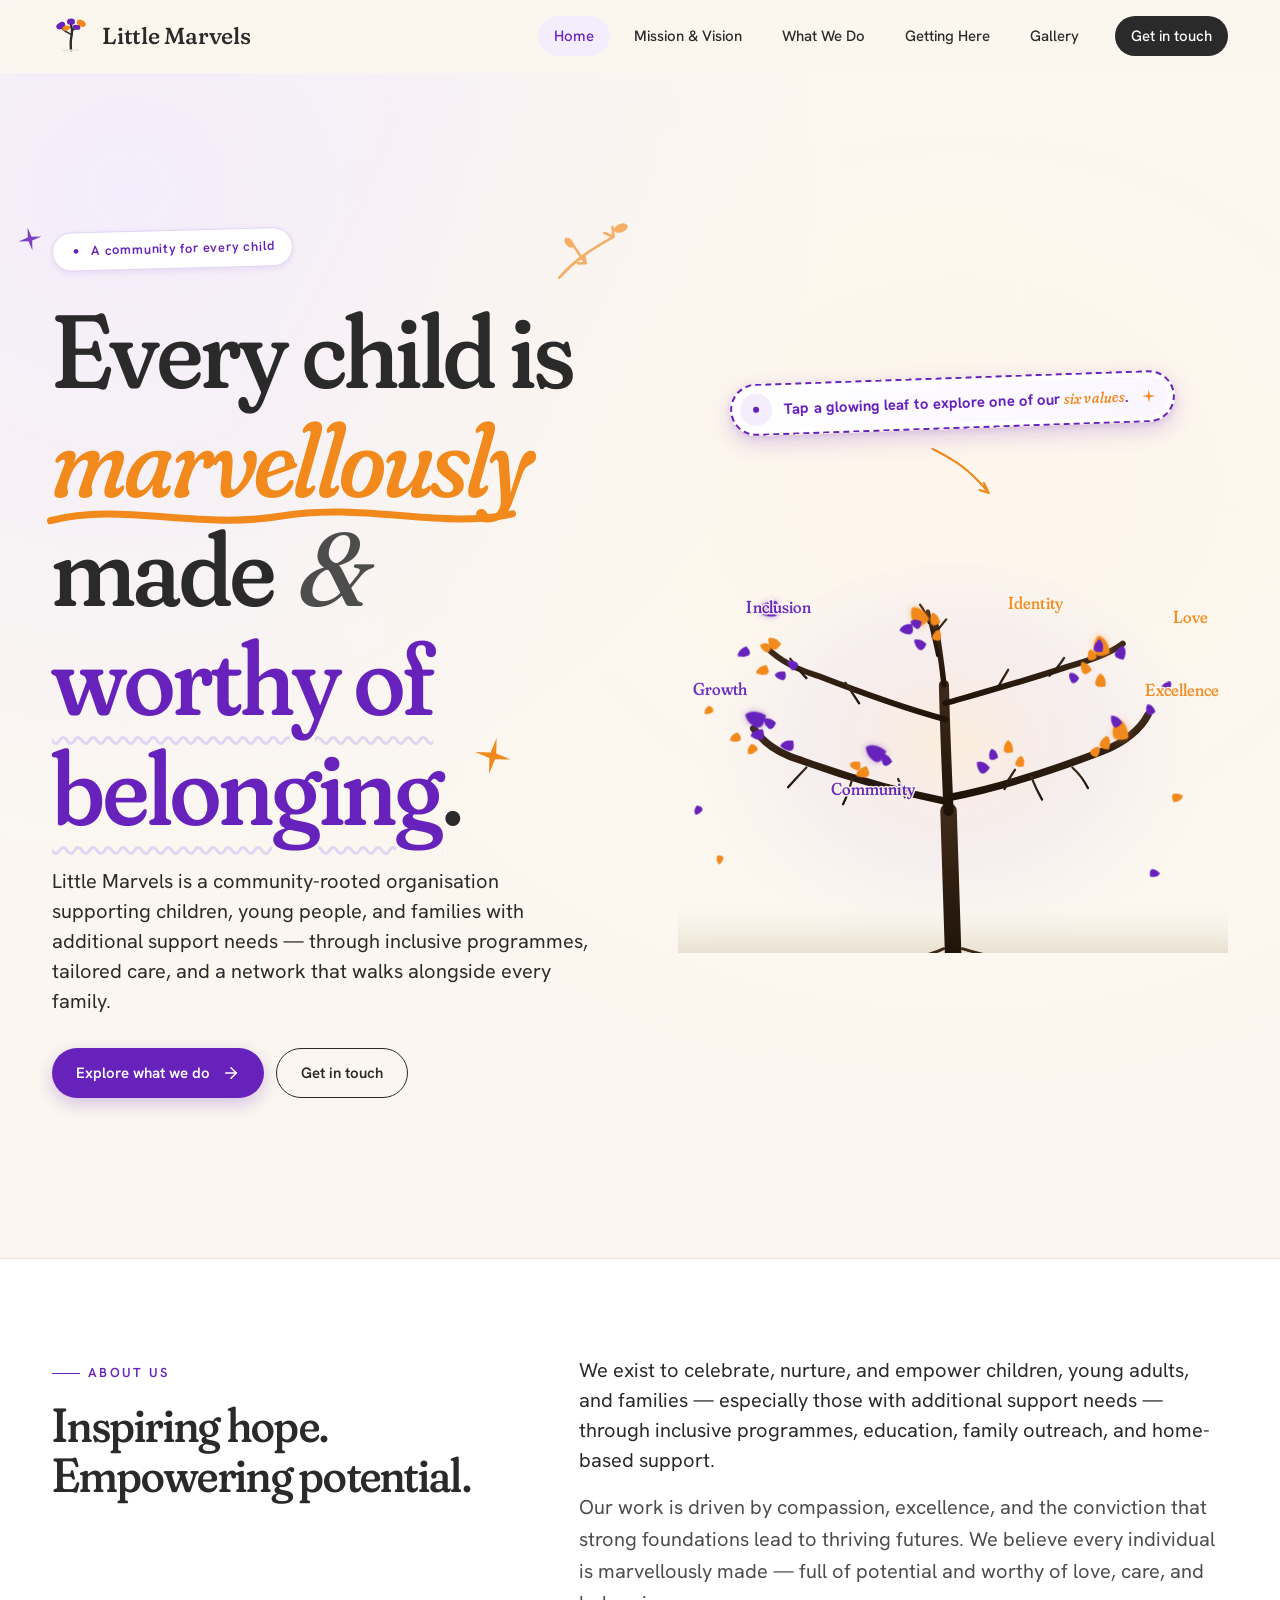
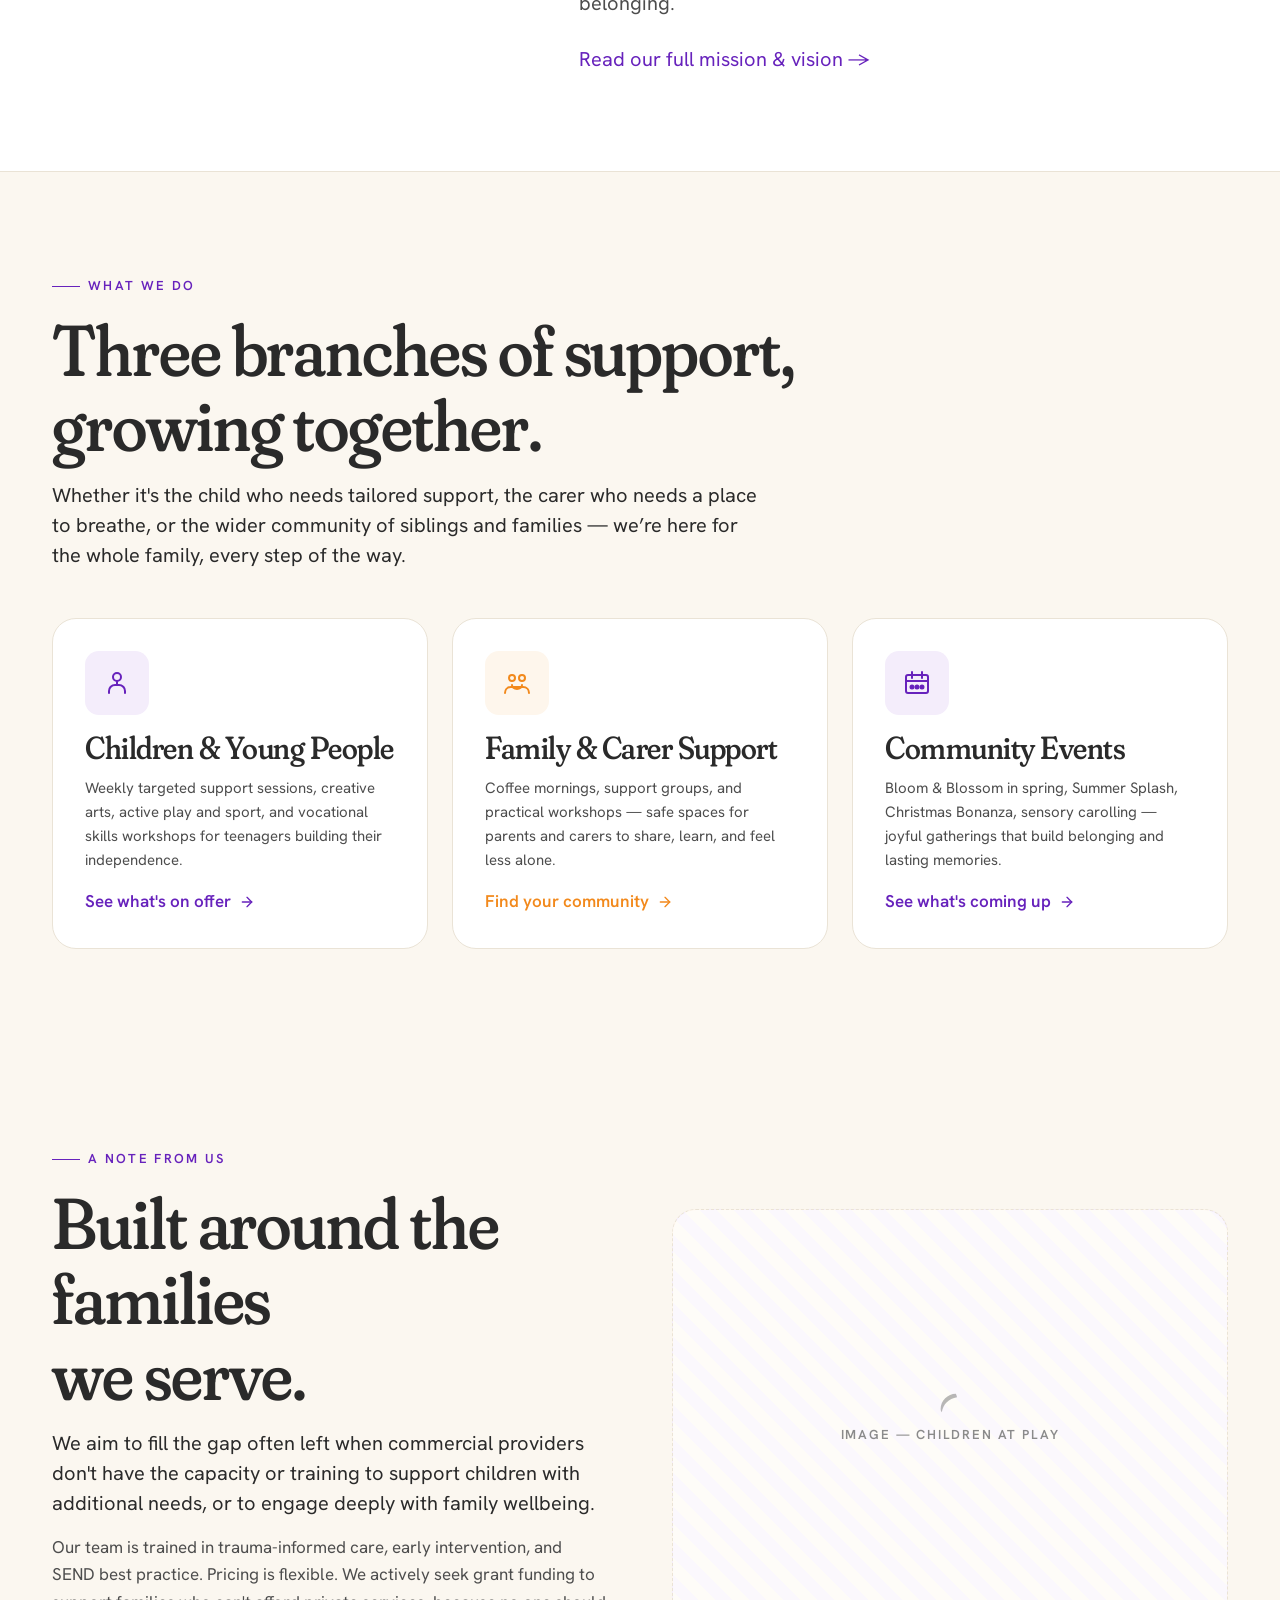
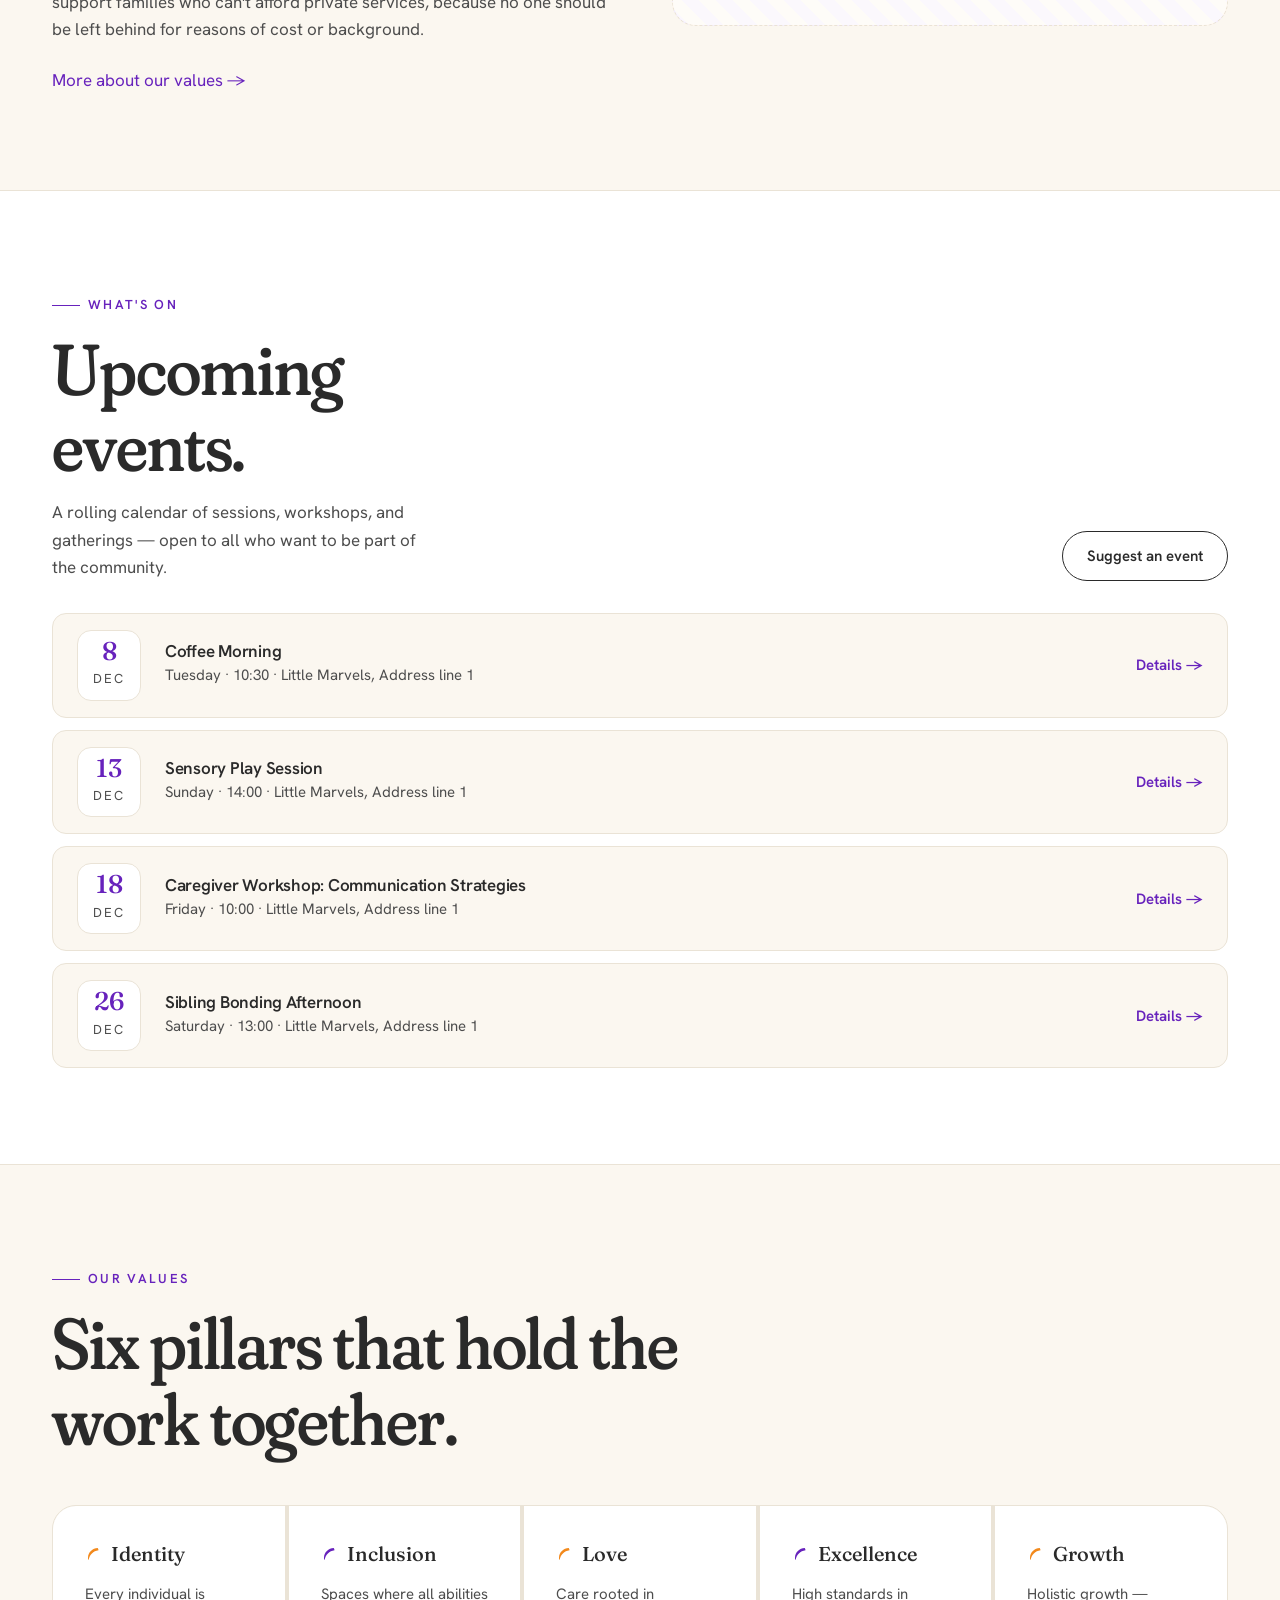
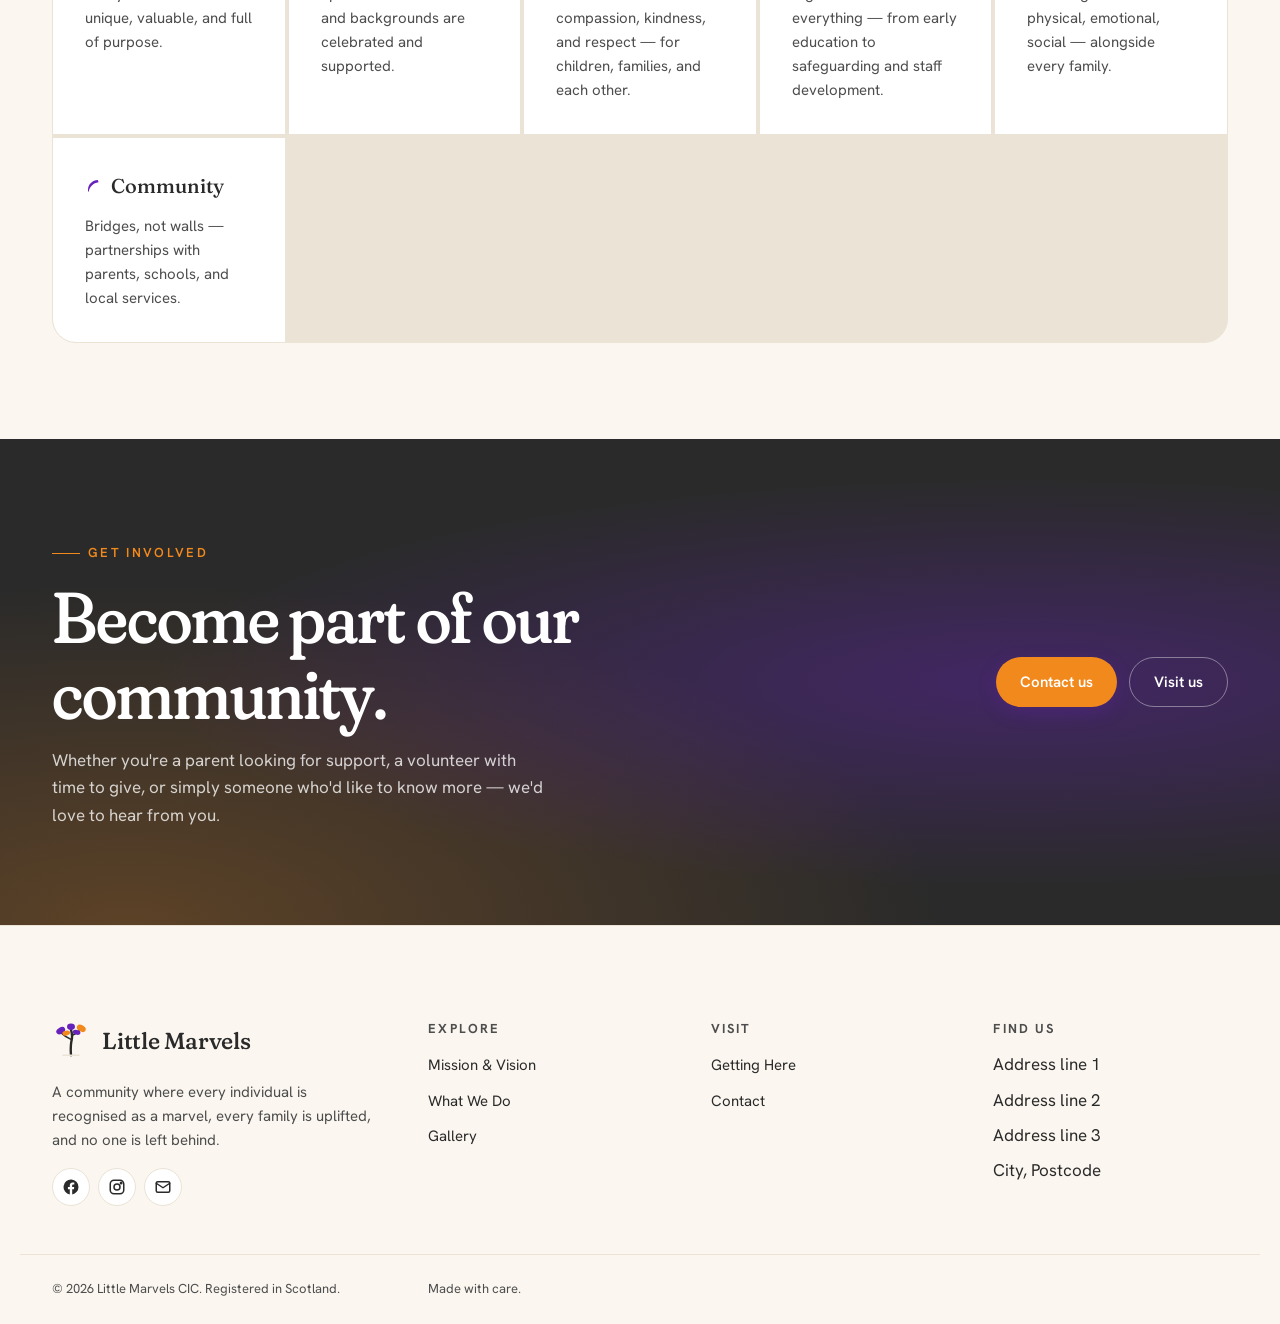
==== commit 79ebeaa7: "Design Iteration WIP 2" ====
--- a/index.html
+++ b/index.html
@@ -63,17 +63,31 @@
 
   <main id="main">
 
-    <!-- ================= Hero ================= -->
-    <section class="hero">
-      <div class="container">
-        <div class="reveal">
+    <!-- ================= Living Canopy hero ================= -->
+    <section class="canopy-hero" id="hero">
+      <div class="canopy-hero__inner">
+        <div class="canopy-hero__copy reveal">
+          <!-- Decorative twig in the copy corner -->
+          <svg class="hero-decor hero-decor--twig" viewBox="0 0 80 80" aria-hidden="true">
+            <path d="M10,70 C20,55 30,45 50,30 M50,30 L42,28 M50,30 L48,22 M30,55 C25,50 22,46 18,42 M30,55 L24,56 M30,55 L28,49" stroke="currentColor" stroke-width="2.2" fill="none" stroke-linecap="round" stroke-linejoin="round"/>
+            <ellipse cx="55" cy="22" rx="6" ry="3.5" transform="rotate(-30 55 22)" fill="currentColor"/>
+            <ellipse cx="14" cy="40" rx="5" ry="3" transform="rotate(40 14 40)" fill="currentColor"/>
+          </svg>
+          <!-- Decorative sparkle at top-left -->
+          <svg class="hero-decor hero-decor--spark hero-decor--spark-tl" viewBox="0 0 24 24" aria-hidden="true">
+            <path d="M12,2 L13.6,10.4 L22,12 L13.6,13.6 L12,22 L10.4,13.6 L2,12 L10.4,10.4 Z"/>
+          </svg>
+
           <span class="hero-eyebrow">
             <svg width="14" height="14" viewBox="0 0 24 24" fill="currentColor"><circle cx="12" cy="12" r="4"/></svg>
             A community for every child
           </span>
           <h1>
-            Every child is <span class="accent-orange">marvellously</span><br>
-            made &amp; <span class="accent-purple">worthy of belonging</span>.
+            Every child is
+            <span class="accent-orange has-underline">
+              marvellously<svg class="accent-underline" viewBox="0 0 240 16" preserveAspectRatio="none" aria-hidden="true"><path d="M4,11 C40,3 78,15 120,9 C162,3 200,15 236,8" stroke="currentColor" stroke-width="3" fill="none" stroke-linecap="round" stroke-linejoin="round"/></svg>
+            </span><br>
+            made <span class="hero-amp">&amp;</span> <span class="accent-purple has-wavy">worthy of belonging</span>.<svg class="hero-sparkle" viewBox="0 0 24 24" aria-hidden="true"><path d="M12,2 L13.6,10.4 L22,12 L13.6,13.6 L12,22 L10.4,13.6 L2,12 L10.4,10.4 Z"/></svg>
           </h1>
           <p class="lede">
             Little Marvels is a community-rooted organisation supporting children, young people,
@@ -89,11 +103,177 @@
           </div>
         </div>
 
-        <div class="hero-art reveal" style="transition-delay: 120ms">
-          <object data="assets/tree-hero.svg" type="image/svg+xml" aria-label="An illustrated tree with orange and purple leaves, each leaf representing a child or family in our community"></object>
-        </div>
-      </div>
-    </section>
+        <div class="canopy-hero__art-stack reveal" style="transition-delay: 120ms">
+          <p class="canopy-hero__hint">
+            <span class="hint-tap-badge" aria-hidden="true">
+              <svg class="hint-tap-icon" viewBox="0 0 32 32">
+                <circle class="hint-ripple hint-ripple--1" cx="16" cy="16" r="12" fill="none" stroke="currentColor" stroke-width="2"/>
+                <circle class="hint-ripple hint-ripple--2" cx="16" cy="16" r="8" fill="none" stroke="currentColor" stroke-width="2"/>
+                <circle cx="16" cy="16" r="4" fill="currentColor"/>
+              </svg>
+            </span>
+            <span class="canopy-hero__hint-text">Tap a glowing leaf to explore one of our <em>six values</em>.</span>
+            <svg class="hint-spark" viewBox="0 0 24 24" aria-hidden="true"><path d="M12,2 L13.6,10.4 L22,12 L13.6,13.6 L12,22 L10.4,13.6 L2,12 L10.4,10.4 Z"/></svg>
+          </p>
+
+          <svg class="hint-arrow-doodle" viewBox="0 0 110 70" aria-hidden="true">
+            <path class="hint-arrow-path" d="M10,8 C28,16 52,24 84,58 M84,58 L72,55 M84,58 L77,46" stroke="currentColor" stroke-width="2.6" fill="none" stroke-linecap="round" stroke-linejoin="round"/>
+          </svg>
+
+          <div class="canopy-hero__art">
+          <svg class="canopy-svg" viewBox="0 0 1200 800" preserveAspectRatio="xMidYMax meet" role="img" aria-label="An illustrated tree representing the Little Marvels community. Six glowing 'marvel' leaves can be tapped to reveal one of the six values: Identity, Inclusion, Love, Excellence, Growth, and Community.">
+            <defs>
+              <radialGradient id="canopyHalo" cx="50%" cy="46%" r="58%">
+                <stop offset="0%" stop-color="#FCE6CD" stop-opacity="0.55"/>
+                <stop offset="55%" stop-color="#E2D5F2" stop-opacity="0.22"/>
+                <stop offset="100%" stop-color="#FBF7F0" stop-opacity="0"/>
+              </radialGradient>
+              <linearGradient id="canopyTrunk" x1="0%" y1="0%" x2="0%" y2="100%">
+                <stop offset="0%" stop-color="#3F2A1A"/>
+                <stop offset="100%" stop-color="#1F1308"/>
+              </linearGradient>
+              <linearGradient id="canopyGround" x1="0%" y1="0%" x2="0%" y2="100%">
+                <stop offset="0%" stop-color="#EAE3D6" stop-opacity="0"/>
+                <stop offset="100%" stop-color="#D9CFB7" stop-opacity="0.55"/>
+              </linearGradient>
+            </defs>
+
+            <!-- Backdrop halo -->
+            <ellipse class="canopy-halo" cx="600" cy="380" rx="540" ry="430" fill="url(#canopyHalo)"/>
+            <!-- Soft ground tint -->
+            <rect class="canopy-ground" x="0" y="700" width="1200" height="100" fill="url(#canopyGround)"/>
+
+            <!-- Background tree group: subtle parallax (depth: far) -->
+            <g class="canopy-depth canopy-depth--far">
+              <!-- Roots -->
+              <g class="branches branches--roots" stroke="url(#canopyTrunk)" fill="none" stroke-linecap="round">
+                <path class="branch" d="M580,790 C540,810 480,815 420,820" stroke-width="6" style="--bd:0s"/>
+                <path class="branch" d="M620,790 C680,810 740,815 800,820" stroke-width="6" style="--bd:0.05s"/>
+                <path class="branch" d="M600,800 C600,820 600,830 600,830" stroke-width="6" style="--bd:0.1s"/>
+              </g>
+              <!-- Trunk: layered for organic taper -->
+              <g class="branches branches--trunk" stroke="url(#canopyTrunk)" fill="none" stroke-linecap="round">
+                <path class="branch trunk-base" d="M600,800 C597,720 593,610 590,490" stroke-width="36" style="--bd:0s"/>
+                <path class="branch trunk-mid"  d="M590,490 C586,395 582,310 580,215" stroke-width="22" style="--bd:0.25s"/>
+                <path class="branch trunk-top"  d="M580,215 C575,165 568,125 562,80"  stroke-width="12" style="--bd:0.55s"/>
+              </g>
+              <!-- Major branches -->
+              <g class="branches branches--major" stroke="url(#canopyTrunk)" fill="none" stroke-linecap="round">
+                <path class="branch" d="M590,470 C490,450 380,420 270,380 C220,365 185,340 165,310" stroke-width="16" style="--bd:0.6s"/>
+                <path class="branch" d="M593,460 C700,440 820,400 925,360 C975,340 1010,310 1025,280" stroke-width="16" style="--bd:0.65s"/>
+                <path class="branch" d="M583,290 C490,265 395,230 305,195 C255,180 220,160 195,135"  stroke-width="13" style="--bd:0.85s"/>
+                <path class="branch" d="M583,255 C670,230 760,205 850,175 C905,160 945,145 970,125"   stroke-width="13" style="--bd:0.9s"/>
+                <path class="branch" d="M567,150 C560,115 552,85 545,55" stroke-width="9" style="--bd:1.1s"/>
+              </g>
+              <!-- Minor twigs -->
+              <g class="branches branches--minor" stroke="url(#canopyTrunk)" fill="none" stroke-linecap="round" stroke-width="5">
+                <path class="branch" d="M380,420 Q370,455 360,475" style="--bd:1.0s"/>
+                <path class="branch" d="M280,395 Q258,418 240,438" style="--bd:1.05s"/>
+                <path class="branch" d="M770,415 Q780,440 794,465" style="--bd:1.1s"/>
+                <path class="branch" d="M860,395 Q882,415 894,440" style="--bd:1.15s"/>
+                <path class="branch" d="M395,255 Q380,232 365,210" style="--bd:1.2s"/>
+                <path class="branch" d="M280,200 Q260,180 245,158" style="--bd:1.25s"/>
+                <path class="branch" d="M695,225 Q708,202 720,182" style="--bd:1.3s"/>
+                <path class="branch" d="M810,195 Q830,176 842,156" style="--bd:1.35s"/>
+                <path class="branch" d="M547,80  Q540,55 528,40"   style="--bd:1.4s"/>
+                <path class="branch" d="M555,110 Q570,90 585,72"   style="--bd:1.42s"/>
+                <path class="branch" d="M480,420 Q490,440 495,460" style="--bd:1.45s"/>
+                <path class="branch" d="M735,400 Q720,420 712,442" style="--bd:1.48s"/>
+              </g>
+            </g>
+
+            <!-- Leaves: mid-depth layer (regular leaves on the tree) -->
+            <g class="canopy-depth canopy-depth--mid">
+              <!-- 6 MARVEL LEAVES (the six values).
+                   Structure per marvel: tap-target (generous hit zone) → pulse-ring (animated affordance) → leaf path. -->
+              <g class="leaf marvel leaf--o sway-2" transform="translate(548,55) rotate(8)" style="--ld:1.45s;--rd:2.0s" data-value="Identity" data-tagline="Every individual is unique, valuable, and full of purpose." role="button" tabindex="0" aria-label="Identity — every individual is unique, valuable, and full of purpose"><g class="leaf-parallax" style="--pf:0.7"><g class="leaf-sway" style="--s:6.4s;--d:-1.8s"><circle class="marvel-tap-target" cx="0" cy="0" r="72"/><circle class="marvel-pulse-ring" cx="0" cy="0" r="22" fill="none"/><g class="leaf-scale-static"><path class="leaf-path" d="M0,0 q-13,-18 -29,-15 q-3,14 7,25 q9,9 22,-10 z"/></g></g></g></g>
+              <g class="leaf marvel leaf--p sway-3" transform="translate(175,128) rotate(-55)" style="--ld:1.55s;--rd:2.1s" data-value="Inclusion" data-tagline="Spaces where all abilities and backgrounds are celebrated and supported." role="button" tabindex="0" aria-label="Inclusion — spaces where all abilities and backgrounds are celebrated and supported"><g class="leaf-parallax" style="--pf:0.95"><g class="leaf-sway" style="--s:6.8s;--d:-2.4s"><circle class="marvel-tap-target" cx="0" cy="0" r="72"/><circle class="marvel-pulse-ring" cx="0" cy="0" r="22" fill="none"/><g class="leaf-scale-static"><path class="leaf-path" d="M0,0 q-13,-18 -29,-15 q-3,14 7,25 q9,9 22,-10 z"/></g></g></g></g>
+              <g class="leaf marvel leaf--o sway-1" transform="translate(980,108) rotate(30)" style="--ld:1.55s;--rd:2.15s" data-value="Love" data-tagline="Care rooted in compassion, kindness, and respect." role="button" tabindex="0" aria-label="Love — care rooted in compassion, kindness, and respect"><g class="leaf-parallax" style="--pf:0.95"><g class="leaf-sway" style="--s:7.2s;--d:-1.2s"><circle class="marvel-tap-target" cx="0" cy="0" r="72"/><circle class="marvel-pulse-ring" cx="0" cy="0" r="22" fill="none"/><g class="leaf-scale-static"><path class="leaf-path" d="M0,0 q-13,-18 -29,-15 q-3,14 7,25 q9,9 22,-10 z"/></g></g></g></g>
+              <g class="leaf marvel leaf--p sway-4" transform="translate(155,318) rotate(-25)" style="--ld:1.65s;--rd:2.2s" data-value="Growth" data-tagline="Holistic growth — physical, emotional, social — alongside every family." role="button" tabindex="0" aria-label="Growth — holistic growth, physical, emotional, social, alongside every family"><g class="leaf-parallax" style="--pf:0.85"><g class="leaf-sway" style="--s:6.6s;--d:-3.6s"><circle class="marvel-tap-target" cx="0" cy="0" r="72"/><circle class="marvel-pulse-ring" cx="0" cy="0" r="22" fill="none"/><g class="leaf-scale-static"><path class="leaf-path" d="M0,0 q-13,-18 -29,-15 q-3,14 7,25 q9,9 22,-10 z"/></g></g></g></g>
+              <g class="leaf marvel leaf--o sway-2" transform="translate(1030,290) rotate(35)" style="--ld:1.6s;--rd:2.25s" data-value="Excellence" data-tagline="High standards in everything — from education to safeguarding." role="button" tabindex="0" aria-label="Excellence — high standards in everything, from education to safeguarding"><g class="leaf-parallax" style="--pf:0.85"><g class="leaf-sway" style="--s:7.6s;--d:-0.8s"><circle class="marvel-tap-target" cx="0" cy="0" r="72"/><circle class="marvel-pulse-ring" cx="0" cy="0" r="22" fill="none"/><g class="leaf-scale-static"><path class="leaf-path" d="M0,0 q-13,-18 -29,-15 q-3,14 7,25 q9,9 22,-10 z"/></g></g></g></g>
+              <g class="leaf marvel leaf--p sway-5" transform="translate(425,378) rotate(-15)" style="--ld:1.7s;--rd:2.3s" data-value="Community" data-tagline="Bridges, not walls. Partnerships that extend care." role="button" tabindex="0" aria-label="Community — bridges, not walls, partnerships that extend care"><g class="leaf-parallax" style="--pf:0.6"><g class="leaf-sway" style="--s:6.2s;--d:-2.8s"><circle class="marvel-tap-target" cx="0" cy="0" r="72"/><circle class="marvel-pulse-ring" cx="0" cy="0" r="22" fill="none"/><g class="leaf-scale-static"><path class="leaf-path" d="M0,0 q-13,-18 -29,-15 q-3,14 7,25 q9,9 22,-10 z"/></g></g></g></g>
+
+          <!-- Top crown ambient -->
+          <g class="leaf leaf--p sway-3" transform="translate(528,88) rotate(-28)" style="--ld:1.5s"><g class="leaf-parallax" style="--pf:0.5"><g class="leaf-sway" style="--s:5.6s;--d:-3.2s"><path class="leaf-path" d="M0,0 q-9,-13 -21,-11 q-3,10 4,20 q8,7 17,-9 z"/></g></g></g>
+          <g class="leaf leaf--o sway-1" transform="translate(580,70) rotate(25)" style="--ld:1.55s"><g class="leaf-parallax" style="--pf:0.6"><g class="leaf-sway" style="--s:6.0s;--d:-1.4s"><path class="leaf-path" d="M0,0 q-11,-15 -25,-13 q-2,12 6,22 q8,8 19,-9 z"/></g></g></g>
+          <g class="leaf leaf--p sway-4" transform="translate(510,108) rotate(-50)" style="--ld:1.6s"><g class="leaf-parallax" style="--pf:0.8"><g class="leaf-sway" style="--s:7.0s;--d:-4.5s"><path class="leaf-path" d="M0,0 q-13,-17 -28,-12 q-1,13 7,23 q9,8 21,-11 z"/></g></g></g>
+          <g class="leaf leaf--o sway-5" transform="translate(590,105) rotate(55)" style="--ld:1.6s"><g class="leaf-parallax" style="--pf:0.7"><g class="leaf-sway" style="--s:6.4s;--d:-2.1s"><path class="leaf-path" d="M0,0 q-9,-13 -21,-11 q-3,10 4,20 q8,7 17,-9 z"/></g></g></g>
+          <g class="leaf leaf--p sway-2" transform="translate(540,130) rotate(-10)" style="--ld:1.65s"><g class="leaf-parallax" style="--pf:0.45"><g class="leaf-sway" style="--s:5.8s;--d:-3.0s"><path class="leaf-path" d="M0,0 q-11,-15 -25,-13 q-2,12 6,22 q8,8 19,-9 z"/></g></g></g>
+
+          <!-- Upper-left ambient -->
+          <g class="leaf leaf--o sway-2" transform="translate(200,140) rotate(-30)" style="--ld:1.55s"><g class="leaf-parallax" style="--pf:0.65"><g class="leaf-sway" style="--s:6.2s;--d:-1.9s"><path class="leaf-path" d="M0,0 q-9,-13 -21,-11 q-3,10 4,20 q8,7 17,-9 z"/></g></g></g>
+          <g class="leaf leaf--p sway-4" transform="translate(155,165) rotate(-75)" style="--ld:1.6s"><g class="leaf-parallax" style="--pf:0.85"><g class="leaf-sway" style="--s:6.6s;--d:-3.4s"><path class="leaf-path" d="M0,0 q-11,-15 -25,-13 q-2,12 6,22 q8,8 19,-9 z"/></g></g></g>
+          <g class="leaf leaf--o sway-1" transform="translate(225,125) rotate(0)" style="--ld:1.6s"><g class="leaf-parallax" style="--pf:0.6"><g class="leaf-sway" style="--s:5.4s;--d:-2.6s"><path class="leaf-path" d="M0,0 q-13,-17 -28,-12 q-1,13 7,23 q9,8 21,-11 z"/></g></g></g>
+          <g class="leaf leaf--p sway-3" transform="translate(260,175) rotate(-15)" style="--ld:1.65s"><g class="leaf-parallax" style="--pf:0.5"><g class="leaf-sway" style="--s:6.0s;--d:-3.8s"><path class="leaf-path" d="M0,0 q-9,-13 -21,-11 q-3,10 4,20 q8,7 17,-9 z"/></g></g></g>
+          <g class="leaf leaf--o sway-5" transform="translate(195,202) rotate(-65)" style="--ld:1.7s"><g class="leaf-parallax" style="--pf:0.75"><g class="leaf-sway" style="--s:7.0s;--d:-1.5s"><path class="leaf-path" d="M0,0 q-11,-15 -25,-13 q-2,12 6,22 q8,8 19,-9 z"/></g></g></g>
+          <g class="leaf leaf--p sway-2" transform="translate(232,205) rotate(-45)" style="--ld:1.7s"><g class="leaf-parallax" style="--pf:0.6"><g class="leaf-sway" style="--s:6.4s;--d:-2.9s"><path class="leaf-path" d="M0,0 q-9,-13 -21,-11 q-3,10 4,20 q8,7 17,-9 z"/></g></g></g>
+
+          <!-- Upper-right ambient -->
+          <g class="leaf leaf--p sway-4" transform="translate(945,128) rotate(50)" style="--ld:1.55s"><g class="leaf-parallax" style="--pf:0.7"><g class="leaf-sway" style="--s:6.8s;--d:-1.7s"><path class="leaf-path" d="M0,0 q-11,-15 -25,-13 q-2,12 6,22 q8,8 19,-9 z"/></g></g></g>
+          <g class="leaf leaf--o sway-2" transform="translate(920,148) rotate(25)" style="--ld:1.6s"><g class="leaf-parallax" style="--pf:0.65"><g class="leaf-sway" style="--s:6.2s;--d:-3.5s"><path class="leaf-path" d="M0,0 q-9,-13 -21,-11 q-3,10 4,20 q8,7 17,-9 z"/></g></g></g>
+          <g class="leaf leaf--p sway-1" transform="translate(1000,142) rotate(65)" style="--ld:1.6s"><g class="leaf-parallax" style="--pf:0.85"><g class="leaf-sway" style="--s:5.6s;--d:-2.0s"><path class="leaf-path" d="M0,0 q-13,-17 -28,-12 q-1,13 7,23 q9,8 21,-11 z"/></g></g></g>
+          <g class="leaf leaf--o sway-3" transform="translate(905,178) rotate(10)" style="--ld:1.65s"><g class="leaf-parallax" style="--pf:0.55"><g class="leaf-sway" style="--s:6.6s;--d:-4.0s"><path class="leaf-path" d="M0,0 q-11,-15 -25,-13 q-2,12 6,22 q8,8 19,-9 z"/></g></g></g>
+          <g class="leaf leaf--p sway-5" transform="translate(875,200) rotate(0)" style="--ld:1.7s"><g class="leaf-parallax" style="--pf:0.5"><g class="leaf-sway" style="--s:7.2s;--d:-2.4s"><path class="leaf-path" d="M0,0 q-9,-13 -21,-11 q-3,10 4,20 q8,7 17,-9 z"/></g></g></g>
+          <g class="leaf leaf--o sway-4" transform="translate(950,202) rotate(45)" style="--ld:1.7s"><g class="leaf-parallax" style="--pf:0.7"><g class="leaf-sway" style="--s:6.0s;--d:-3.2s"><path class="leaf-path" d="M0,0 q-13,-17 -28,-12 q-1,13 7,23 q9,8 21,-11 z"/></g></g></g>
+
+          <!-- Lower-left ambient -->
+          <g class="leaf leaf--p sway-1" transform="translate(185,338) rotate(-50)" style="--ld:1.65s"><g class="leaf-parallax" style="--pf:0.65"><g class="leaf-sway" style="--s:5.8s;--d:-2.2s"><path class="leaf-path" d="M0,0 q-13,-17 -28,-12 q-1,13 7,23 q9,8 21,-11 z"/></g></g></g>
+          <g class="leaf leaf--o sway-3" transform="translate(135,348) rotate(-75)" style="--ld:1.7s"><g class="leaf-parallax" style="--pf:0.85"><g class="leaf-sway" style="--s:6.6s;--d:-3.6s"><path class="leaf-path" d="M0,0 q-9,-13 -21,-11 q-3,10 4,20 q8,7 17,-9 z"/></g></g></g>
+          <g class="leaf leaf--p sway-5" transform="translate(212,302) rotate(-10)" style="--ld:1.7s"><g class="leaf-parallax" style="--pf:0.55"><g class="leaf-sway" style="--s:5.4s;--d:-1.4s"><path class="leaf-path" d="M0,0 q-11,-15 -25,-13 q-2,12 6,22 q8,8 19,-9 z"/></g></g></g>
+          <g class="leaf leaf--o sway-2" transform="translate(175,378) rotate(-100)" style="--ld:1.75s"><g class="leaf-parallax" style="--pf:0.9"><g class="leaf-sway" style="--s:7.0s;--d:-2.8s"><path class="leaf-path" d="M0,0 q-9,-13 -21,-11 q-3,10 4,20 q8,7 17,-9 z"/></g></g></g>
+          <g class="leaf leaf--p sway-4" transform="translate(250,360) rotate(-45)" style="--ld:1.75s"><g class="leaf-parallax" style="--pf:0.5"><g class="leaf-sway" style="--s:6.4s;--d:-3.4s"><path class="leaf-path" d="M0,0 q-13,-17 -28,-12 q-1,13 7,23 q9,8 21,-11 z"/></g></g></g>
+
+          <!-- Lower-right ambient -->
+          <g class="leaf leaf--o sway-2" transform="translate(995,318) rotate(40)" style="--ld:1.65s"><g class="leaf-parallax" style="--pf:0.7"><g class="leaf-sway" style="--s:6.0s;--d:-1.6s"><path class="leaf-path" d="M0,0 q-11,-15 -25,-13 q-2,12 6,22 q8,8 19,-9 z"/></g></g></g>
+          <g class="leaf leaf--p sway-4" transform="translate(1045,268) rotate(15)" style="--ld:1.7s"><g class="leaf-parallax" style="--pf:0.85"><g class="leaf-sway" style="--s:6.8s;--d:-3.0s"><path class="leaf-path" d="M0,0 q-9,-13 -21,-11 q-3,10 4,20 q8,7 17,-9 z"/></g></g></g>
+          <g class="leaf leaf--o sway-5" transform="translate(965,338) rotate(60)" style="--ld:1.7s"><g class="leaf-parallax" style="--pf:0.65"><g class="leaf-sway" style="--s:5.4s;--d:-2.5s"><path class="leaf-path" d="M0,0 q-13,-17 -28,-12 q-1,13 7,23 q9,8 21,-11 z"/></g></g></g>
+          <g class="leaf leaf--p sway-1" transform="translate(970,295) rotate(5)" style="--ld:1.75s"><g class="leaf-parallax" style="--pf:0.5"><g class="leaf-sway" style="--s:6.6s;--d:-3.8s"><path class="leaf-path" d="M0,0 q-11,-15 -25,-13 q-2,12 6,22 q8,8 19,-9 z"/></g></g></g>
+          <g class="leaf leaf--o sway-3" transform="translate(940,360) rotate(75)" style="--ld:1.75s"><g class="leaf-parallax" style="--pf:0.6"><g class="leaf-sway" style="--s:7.2s;--d:-1.2s"><path class="leaf-path" d="M0,0 q-9,-13 -21,-11 q-3,10 4,20 q8,7 17,-9 z"/></g></g></g>
+
+          <!-- Mid-canopy fill -->
+          <g class="leaf leaf--o sway-4" transform="translate(395,400) rotate(-40)" style="--ld:1.7s"><g class="leaf-parallax" style="--pf:0.5"><g class="leaf-sway" style="--s:5.8s;--d:-2.6s"><path class="leaf-path" d="M0,0 q-9,-13 -21,-11 q-3,10 4,20 q8,7 17,-9 z"/></g></g></g>
+          <g class="leaf leaf--p sway-2" transform="translate(470,378) rotate(10)" style="--ld:1.7s"><g class="leaf-parallax" style="--pf:0.45"><g class="leaf-sway" style="--s:6.4s;--d:-3.4s"><path class="leaf-path" d="M0,0 q-11,-15 -25,-13 q-2,12 6,22 q8,8 19,-9 z"/></g></g></g>
+          <g class="leaf leaf--o sway-1" transform="translate(415,425) rotate(-65)" style="--ld:1.75s"><g class="leaf-parallax" style="--pf:0.6"><g class="leaf-sway" style="--s:5.6s;--d:-1.8s"><path class="leaf-path" d="M0,0 q-13,-17 -28,-12 q-1,13 7,23 q9,8 21,-11 z"/></g></g></g>
+          <g class="leaf leaf--p sway-3" transform="translate(705,365) rotate(25)" style="--ld:1.7s"><g class="leaf-parallax" style="--pf:0.45"><g class="leaf-sway" style="--s:6.0s;--d:-3.0s"><path class="leaf-path" d="M0,0 q-9,-13 -21,-11 q-3,10 4,20 q8,7 17,-9 z"/></g></g></g>
+          <g class="leaf leaf--o sway-5" transform="translate(745,348) rotate(40)" style="--ld:1.7s"><g class="leaf-parallax" style="--pf:0.5"><g class="leaf-sway" style="--s:6.6s;--d:-2.0s"><path class="leaf-path" d="M0,0 q-11,-15 -25,-13 q-2,12 6,22 q8,8 19,-9 z"/></g></g></g>
+          <g class="leaf leaf--p sway-4" transform="translate(680,395) rotate(0)" style="--ld:1.75s"><g class="leaf-parallax" style="--pf:0.4"><g class="leaf-sway" style="--s:5.4s;--d:-3.6s"><path class="leaf-path" d="M0,0 q-13,-17 -28,-12 q-1,13 7,23 q9,8 21,-11 z"/></g></g></g>
+          <g class="leaf leaf--o sway-2" transform="translate(770,380) rotate(50)" style="--ld:1.75s"><g class="leaf-parallax" style="--pf:0.55"><g class="leaf-sway" style="--s:7.0s;--d:-1.4s"><path class="leaf-path" d="M0,0 q-9,-13 -21,-11 q-3,10 4,20 q8,7 17,-9 z"/></g></g></g>
+        </g>
+
+        <!-- Drifting leaves: foreground depth (most parallax response) -->
+        <g class="canopy-depth canopy-depth--near">
+          <g class="leaf leaf--o sway-1" transform="translate(80,290) rotate(-90) scale(0.85)" style="--ld:1.85s"><g class="leaf-parallax" style="--pf:1.2"><g class="leaf-sway" style="--s:7.4s;--d:-2.2s"><path class="leaf-path" d="M0,0 q-9,-13 -21,-11 q-3,10 4,20 q8,7 17,-9 z"/></g></g></g>
+          <g class="leaf leaf--p sway-3" transform="translate(1100,220) rotate(80) scale(0.9)" style="--ld:1.85s"><g class="leaf-parallax" style="--pf:1.1"><g class="leaf-sway" style="--s:6.8s;--d:-3.5s"><path class="leaf-path" d="M0,0 q-11,-15 -25,-13 q-2,12 6,22 q8,8 19,-9 z"/></g></g></g>
+          <g class="leaf leaf--o sway-5" transform="translate(1130,470) rotate(120) scale(0.8)" style="--ld:1.9s"><g class="leaf-parallax" style="--pf:1.0"><g class="leaf-sway" style="--s:6.4s;--d:-1.7s"><path class="leaf-path" d="M0,0 q-13,-17 -28,-12 q-1,13 7,23 q9,8 21,-11 z"/></g></g></g>
+          <g class="leaf leaf--p sway-4" transform="translate(60,510) rotate(-110) scale(0.85)" style="--ld:1.9s"><g class="leaf-parallax" style="--pf:1.15"><g class="leaf-sway" style="--s:7.0s;--d:-2.8s"><path class="leaf-path" d="M0,0 q-9,-13 -21,-11 q-3,10 4,20 q8,7 17,-9 z"/></g></g></g>
+          <g class="leaf leaf--o sway-2" transform="translate(115,620) rotate(-130) scale(0.7)" style="--ld:1.95s"><g class="leaf-parallax" style="--pf:1.3"><g class="leaf-sway" style="--s:6.0s;--d:-1.0s"><path class="leaf-path" d="M0,0 q-11,-15 -25,-13 q-2,12 6,22 q8,8 19,-9 z"/></g></g></g>
+          <g class="leaf leaf--p sway-3" transform="translate(1080,640) rotate(140) scale(0.75)" style="--ld:1.95s"><g class="leaf-parallax" style="--pf:1.25"><g class="leaf-sway" style="--s:6.6s;--d:-2.4s"><path class="leaf-path" d="M0,0 q-13,-17 -28,-12 q-1,13 7,23 q9,8 21,-11 z"/></g></g></g>
+        </g>
+
+        <!-- Marvel labels: always-visible value names, layered on top of canopy -->
+        <g class="canopy-labels">
+          <text class="marvel-label marvel-label--o" x="720"  y="50"  text-anchor="start"  style="--ll:2.0s">Identity</text>
+          <text class="marvel-label marvel-label--p" x="220"  y="58"  text-anchor="middle" style="--ll:2.05s">Inclusion</text>
+          <text class="marvel-label marvel-label--o" x="1080" y="80"  text-anchor="start"  style="--ll:2.1s">Love</text>
+          <text class="marvel-label marvel-label--p" x="92"   y="238" text-anchor="middle" style="--ll:2.15s">Growth</text>
+          <text class="marvel-label marvel-label--o" x="1100" y="240" text-anchor="middle" style="--ll:2.2s">Excellence</text>
+          <text class="marvel-label marvel-label--p" x="425"  y="455" text-anchor="middle" style="--ll:2.25s">Community</text>
+        </g>
+      </svg>
+    </div>
+  </div>
+</div>
+
+  <!-- Value card overlay -->
+  <div class="value-card" id="valueCard" role="dialog" aria-labelledby="valueCardTitle" aria-modal="false" hidden>
+    <button class="value-card__close" type="button" aria-label="Close">
+      <svg width="14" height="14" viewBox="0 0 24 24" fill="none" stroke="currentColor" stroke-width="2.5" stroke-linecap="round"><line x1="6" y1="6" x2="18" y2="18"/><line x1="18" y1="6" x2="6" y2="18"/></svg>
+    </button>
+    <span class="value-card__eyebrow">A Little Marvels value</span>
+    <h3 class="value-card__title" id="valueCardTitle"></h3>
+    <p class="value-card__body"></p>
+  </div>
+</section>
 
     <!-- ================= About strip (short, top of page) ================= -->
     <section class="about-strip">
--- a/css/style.css
+++ b/css/style.css
@@ -281,66 +281,587 @@
   .nav-list .nav-cta { margin: var(--s-2) 0 0; text-align: center; }
 }
 
-/* ---------- Hero ---------- */
-.hero {
+/* ---------- Living Canopy hero ---------- */
+.canopy-hero {
   position: relative;
-  padding-block: var(--s-9) var(--s-9);
   overflow: hidden;
-}
-.hero::before {
-  content: ""; position: absolute; inset: 0;
+  isolation: isolate;
   background:
-    radial-gradient(ellipse at 12% 18%, var(--c-orange-10) 0%, transparent 45%),
-    radial-gradient(ellipse at 88% 10%, var(--c-purple-10) 0%, transparent 50%);
-  pointer-events: none; z-index: 0;
-}
-.hero .container {
-  position: relative; z-index: 1;
+    radial-gradient(ellipse at 75% 35%, var(--c-orange-10) 0%, transparent 55%),
+    radial-gradient(ellipse at 10% 10%, var(--c-purple-10) 0%, transparent 45%),
+    var(--c-cream);
+  --mx: 0; --my: 0;
+}
+
+.canopy-hero__inner {
+  position: relative;
+  max-width: var(--container);
+  margin-inline: auto;
+  padding: var(--s-8) var(--s-5);
+  min-height: clamp(560px, 86vh, 860px);
   display: grid;
-  grid-template-columns: minmax(0, 1.1fr) minmax(0, 1fr);
+  grid-template-columns: minmax(0, 1.05fr) minmax(0, 1fr);
   gap: var(--s-7);
   align-items: center;
 }
+@media (min-width: 720px) { .canopy-hero__inner { padding-inline: var(--s-6); } }
 @media (max-width: 920px) {
-  .hero .container { grid-template-columns: 1fr; }
-}
-
-.hero-eyebrow {
+  .canopy-hero__inner {
+    grid-template-columns: 1fr;
+    padding-block: var(--s-6) var(--s-8);
+    gap: var(--s-6);
+    min-height: 0;
+    align-items: stretch;
+  }
+}
+
+.canopy-hero__copy { position: relative; }
+
+/* Decorative flourishes within the copy area */
+.hero-decor {
+  position: absolute;
+  pointer-events: none;
+  z-index: 0;
+}
+.hero-decor--twig {
+  top: -34px; right: -18px;
+  width: 96px; height: 96px;
+  color: var(--c-orange);
+  opacity: 0.65;
+  transform: rotate(8deg);
+}
+.hero-decor--spark { fill: var(--c-purple); }
+.hero-decor--spark-tl {
+  top: -8px; left: -36px;
+  width: 28px; height: 28px;
+  opacity: 0.85;
+  transform: rotate(-12deg);
+}
+.canopy-hero.is-bloomed .hero-decor--spark {
+  animation: spark-twinkle 3.2s ease-in-out infinite 1.4s;
+  transform-origin: center;
+  transform-box: fill-box;
+}
+@keyframes spark-twinkle {
+  0%, 100% { scale: 0.9; opacity: 0.55; }
+  50%      { scale: 1.15; opacity: 1; }
+}
+@media (max-width: 920px) {
+  .hero-decor--twig { top: -20px; right: -8px; width: 72px; height: 72px; }
+  .hero-decor--spark-tl { top: -4px; left: -8px; }
+}
+@media (max-width: 600px) {
+  .hero-decor--twig { width: 60px; height: 60px; opacity: 0.5; }
+}
+
+.canopy-hero__copy .hero-eyebrow {
   display: inline-flex; align-items: center; gap: var(--s-2);
-  background: var(--c-purple-10); color: var(--c-purple);
+  background: var(--c-white);
+  border: 1px solid var(--c-purple-50);
+  color: var(--c-purple);
   padding: var(--s-2) var(--s-4);
   border-radius: var(--r-pill);
   font-size: var(--fs-xs);
   font-weight: 600;
   letter-spacing: 0.06em;
   margin-bottom: var(--s-5);
-}
-.hero h1 {
+  box-shadow: 0 2px 6px rgba(103, 34, 188, 0.10);
+  transform: rotate(-1.5deg);
+  transform-origin: left center;
+  position: relative;
+  z-index: 1;
+}
+.canopy-hero__copy h1 {
   font-size: var(--fs-4xl);
   letter-spacing: -0.02em;
   margin-bottom: var(--s-5);
-}
-.hero h1 .accent-orange { color: var(--c-orange); font-style: italic; }
-.hero h1 .accent-purple { color: var(--c-purple); }
-.hero .lede { max-width: 50ch; margin-bottom: var(--s-6); }
-.hero-actions { display: flex; flex-wrap: wrap; gap: var(--s-3); }
-
-.hero-art {
   position: relative;
-  aspect-ratio: 1 / 1;
-  max-width: 540px;
-  margin-inline: auto;
+  z-index: 1;
+}
+.canopy-hero__copy h1 .accent-orange { color: var(--c-orange); font-style: italic; }
+.canopy-hero__copy h1 .accent-purple { color: var(--c-purple); }
+
+/* Stylized ampersand — readable & with a touch of italic personality */
+.hero-amp {
+  display: inline-block;
+  font-style: italic;
+  font-weight: 500;
+  font-variation-settings: "SOFT" 50, "WONK" 0, "opsz" 144;
+  color: var(--c-charcoal-70);
+  font-size: 1.0em;
+  margin-inline: 0.08em;
+}
+
+/* Hand-drawn squiggle underline under "marvellously" */
+.has-underline {
+  position: relative;
+  display: inline-block;
+}
+.accent-underline {
+  position: absolute;
+  left: -2%;
+  right: -2%;
+  bottom: -0.18em;
+  width: 104%;
+  height: 0.36em;
+  pointer-events: none;
+  overflow: visible;
+}
+.accent-underline path {
+  stroke-dasharray: 520;
+  stroke-dashoffset: 520;
+}
+.canopy-hero.is-bloomed .accent-underline path {
+  animation: underline-draw 1.1s var(--ease) 0.9s forwards;
+}
+@keyframes underline-draw {
+  to { stroke-dashoffset: 0; }
+}
+
+/* Wavy CSS underline on "worthy of belonging" — handles wrap natively */
+.has-wavy {
+  text-decoration: underline wavy var(--c-purple-50);
+  text-decoration-thickness: 2.5px;
+  text-underline-offset: 0.2em;
+  -webkit-text-decoration: underline wavy var(--c-purple-50);
+  -webkit-text-decoration-thickness: 2.5px;
+}
+@supports (text-decoration-thickness: 2.5px) {
+  .has-wavy { text-decoration-thickness: 2.5px; }
+}
+
+/* Small sparkle riding next to "belonging." */
+.hero-sparkle {
+  display: inline-block;
+  width: 0.42em;
+  height: 0.42em;
+  vertical-align: 0.45em;
+  fill: var(--c-orange);
+  margin-left: 0.08em;
+  transform: rotate(12deg);
+  transform-origin: center;
+  transform-box: fill-box;
+}
+.canopy-hero.is-bloomed .hero-sparkle {
+  animation: spark-twinkle 2.8s ease-in-out infinite 1.6s;
+}
+
+.canopy-hero__copy .lede { max-width: 50ch; margin-bottom: var(--s-6); position: relative; z-index: 1; }
+.canopy-hero__copy .hero-actions { display: flex; flex-wrap: wrap; gap: var(--s-3); position: relative; z-index: 1; }
+
+/* Sticker-style hint — tilted sticker with animated tap target, sparkle, and an arrow pointing to the tree */
+.canopy-hero__hint {
+  display: inline-flex; align-items: center; gap: var(--s-3);
+  margin-top: 0;
+  padding: 0.5rem 1rem 0.5rem 0.5rem;
+  font-size: var(--fs-sm);
+  font-weight: 700;
+  color: var(--c-purple);
+  background: linear-gradient(135deg, var(--c-white) 0%, #FAF5FF 100%);
+  border: 2px dashed var(--c-purple);
+  border-radius: var(--r-pill);
+  max-width: max-content;
+  position: relative; z-index: 2;
+  transform: rotate(-2deg);
+  transform-origin: center;
+  box-shadow:
+    0 8px 22px rgba(103, 34, 188, 0.20),
+    0 2px 6px rgba(103, 34, 188, 0.12),
+    inset 0 0 0 4px var(--c-white);
+  letter-spacing: 0.005em;
+}
+.canopy-hero.is-bloomed .canopy-hero__hint {
+  animation: hint-wobble 4.5s ease-in-out infinite 2.2s;
+}
+@keyframes hint-wobble {
+  0%, 100% { transform: rotate(-2deg)   translateY(0); }
+  25%      { transform: rotate(0.5deg)  translateY(-3px); }
+  50%      { transform: rotate(-1deg)   translateY(0); }
+  75%      { transform: rotate(1deg)    translateY(-1.5px); }
+}
+
+.canopy-hero__hint-text { line-height: 1.3; }
+.canopy-hero__hint-text em {
+  font-family: var(--f-display);
+  font-style: italic;
+  font-weight: 500;
+  font-variation-settings: "SOFT" 100, "WONK" 0, "opsz" 144;
+  color: var(--c-orange);
+  font-size: 1.05em;
+}
+
+/* Animated tap-target badge */
+.hint-tap-badge {
+  display: inline-grid;
+  place-items: center;
+  width: 32px; height: 32px;
+  flex-shrink: 0;
+  background: var(--c-purple-10);
+  border-radius: 50%;
+  color: var(--c-purple);
+}
+.hint-tap-icon { width: 24px; height: 24px; overflow: visible; }
+.hint-ripple {
+  transform-origin: center;
+  transform-box: fill-box;
+  opacity: 0;
+}
+.canopy-hero.is-bloomed .hint-ripple--1 { animation: hint-tap-ripple 1.8s ease-out infinite; }
+.canopy-hero.is-bloomed .hint-ripple--2 { animation: hint-tap-ripple 1.8s ease-out 0.5s infinite; }
+@keyframes hint-tap-ripple {
+  0%   { scale: 0.4; opacity: 1; }
+  90%  { opacity: 0; }
+  100% { scale: 1.6; opacity: 0; }
+}
+
+/* Inline sparkle on the right of the pill */
+.hint-spark {
+  width: 16px; height: 16px;
+  fill: var(--c-orange);
+  flex-shrink: 0;
+  transform-origin: center;
+  transform-box: fill-box;
+}
+.canopy-hero.is-bloomed .hint-spark {
+  animation: spark-twinkle 2.5s ease-in-out infinite 0.6s;
+}
+
+/* Hand-drawn arrow doodle pointing from hint to tree */
+.hint-arrow-doodle {
+  width: 88px; height: 56px;
+  color: var(--c-orange);
+  align-self: center;
+  margin-block: var(--s-1) 0;
+  pointer-events: none;
+  transform: rotate(4deg);
+  transform-origin: center;
+  position: relative;
+  left: 14px;
+}
+.hint-arrow-path {
+  stroke-dasharray: 240;
+  stroke-dashoffset: 240;
+}
+.canopy-hero.is-bloomed .hint-arrow-path {
+  animation: hint-arrow-draw 1.5s var(--ease) 2.6s forwards;
+}
+@keyframes hint-arrow-draw { to { stroke-dashoffset: 0; } }
+
+@media (max-width: 920px) {
+  .hint-arrow-doodle { width: 70px; height: 46px; left: 0; }
+}
+@media (max-width: 600px) {
+  .canopy-hero__hint { font-size: var(--fs-xs); }
+  .hint-tap-badge { width: 28px; height: 28px; }
+  .hint-tap-icon { width: 20px; height: 20px; }
+}
+
+/* Art stack: hint pill above, then SVG art */
+.canopy-hero__art-stack {
+  display: flex;
+  flex-direction: column;
+  align-items: center;
+  gap: var(--s-3);
   width: 100%;
 }
-.hero-art svg { width: 100%; height: 100%; overflow: visible; }
-
-/* Floating leaves animation */
-@keyframes drift-1 { 0%,100% { transform: translate(0,0) rotate(0); } 50% { transform: translate(6px,-8px) rotate(4deg); } }
-@keyframes drift-2 { 0%,100% { transform: translate(0,0) rotate(0); } 50% { transform: translate(-5px,-6px) rotate(-3deg); } }
-@keyframes drift-3 { 0%,100% { transform: translate(0,0) rotate(0); } 50% { transform: translate(4px,-10px) rotate(5deg); } }
-.leaf-drift-1 { animation: drift-1 6s ease-in-out infinite; transform-origin: center; transform-box: fill-box; }
-.leaf-drift-2 { animation: drift-2 7s ease-in-out infinite; transform-origin: center; transform-box: fill-box; }
-.leaf-drift-3 { animation: drift-3 8s ease-in-out infinite; transform-origin: center; transform-box: fill-box; }
+.canopy-hero__art-stack .canopy-hero__hint {
+  margin-top: 0;
+  align-self: center;
+}
+
+/* Art cell: holds the SVG canvas */
+.canopy-hero__art {
+  position: relative;
+  width: 100%;
+  aspect-ratio: 5 / 4;
+  max-height: 720px;
+}
+@media (max-width: 920px) {
+  .canopy-hero__art {
+    aspect-ratio: 4 / 3;
+    margin-inline: calc(-1 * var(--s-5));
+    width: calc(100% + 2 * var(--s-5));
+    max-height: 60vh;
+  }
+}
+@media (min-width: 720px) and (max-width: 920px) {
+  .canopy-hero__art { margin-inline: calc(-1 * var(--s-6)); width: calc(100% + 2 * var(--s-6)); }
+}
+@media (max-width: 600px) {
+  .canopy-hero__art { aspect-ratio: 1 / 1; max-height: 70vh; }
+}
+
+/* SVG canvas — fills its art cell */
+.canopy-svg {
+  position: absolute;
+  inset: 0;
+  width: 100%; height: 100%;
+}
+.canopy-svg .canopy-halo,
+.canopy-svg .canopy-ground,
+.canopy-svg .branches,
+.canopy-svg .canopy-labels,
+.canopy-svg .leaf:not(.marvel) { pointer-events: none; }
+
+/* Depth layers — subtle parallax on the entire group */
+.canopy-depth {
+  transform-box: fill-box;
+  transform-origin: 0 0;
+  transition: translate 600ms cubic-bezier(0.22, 1, 0.36, 1);
+}
+.canopy-depth--far { translate: calc(var(--mx) * 3px) calc(var(--my) * 3px); }
+.canopy-depth--mid { translate: calc(var(--mx) * 6px) calc(var(--my) * 6px); transition-duration: 450ms; }
+.canopy-depth--near { translate: calc(var(--mx) * 14px) calc(var(--my) * 14px); transition-duration: 350ms; }
+
+/* Halo gentle breathe */
+.canopy-halo {
+  transform-box: fill-box;
+  transform-origin: center;
+}
+.canopy-hero.is-bloomed .canopy-halo {
+  animation: halo-breathe 9s ease-in-out infinite;
+}
+@keyframes halo-breathe {
+  0%, 100% { opacity: 0.85; scale: 1; }
+  50%      { opacity: 1; scale: 1.04; }
+}
+
+/* Branches: bloom in via stroke-dashoffset */
+.canopy-svg .branch {
+  stroke-dasharray: 1600;
+  stroke-dashoffset: 1600;
+}
+.canopy-hero.is-bloomed .canopy-svg .branch {
+  animation: branch-draw 1.4s var(--ease) var(--bd, 0s) forwards;
+}
+@keyframes branch-draw {
+  to { stroke-dashoffset: 0; }
+}
+
+/* Leaves */
+.leaf {
+  transform-box: fill-box;
+}
+.leaf-parallax {
+  transform-box: fill-box;
+  transform-origin: 0 0;
+  translate: calc(var(--mx, 0) * var(--pf, 0.5) * 14px) calc(var(--my, 0) * var(--pf, 0.5) * 14px);
+  transition: translate 350ms cubic-bezier(0.22, 1, 0.36, 1);
+}
+.leaf-sway {
+  transform-box: fill-box;
+  transform-origin: 0 0;
+  animation-duration: var(--s, 6s);
+  animation-timing-function: ease-in-out;
+  animation-iteration-count: infinite;
+  animation-delay: var(--d, 0s);
+  animation-play-state: paused;
+}
+.canopy-hero.is-bloomed .leaf-sway { animation-play-state: running; }
+.canopy-hero.is-bloomed .sway-1 { animation-name: leaf-sway-1; }
+.canopy-hero.is-bloomed .sway-2 { animation-name: leaf-sway-2; }
+.canopy-hero.is-bloomed .sway-3 { animation-name: leaf-sway-3; }
+.canopy-hero.is-bloomed .sway-4 { animation-name: leaf-sway-4; }
+.canopy-hero.is-bloomed .sway-5 { animation-name: leaf-sway-5; }
+@keyframes leaf-sway-1 { 0%,100% { rotate: -2deg; } 50% { rotate: 3deg; } }
+@keyframes leaf-sway-2 { 0%,100% { rotate: 2deg; }  50% { rotate: -3deg; } }
+@keyframes leaf-sway-3 { 0%,100% { rotate: -3deg; } 50% { rotate: 2deg; } }
+@keyframes leaf-sway-4 { 0%,100% { rotate: 1deg; }  50% { rotate: -2.5deg; } }
+@keyframes leaf-sway-5 { 0%,100% { rotate: -2.5deg; } 50% { rotate: 2.5deg; } }
+
+.leaf-path {
+  transform-box: fill-box;
+  transform-origin: 0 0;
+  scale: 0;
+  opacity: 0;
+}
+.canopy-hero.is-bloomed .leaf-path {
+  animation: leaf-bloom 700ms cubic-bezier(0.34, 1.56, 0.64, 1) var(--ld, 1.4s) forwards;
+}
+@keyframes leaf-bloom {
+  from { scale: 0; opacity: 0; }
+  to   { scale: 1; opacity: 1; }
+}
+
+.leaf-path                 { fill: var(--c-purple); }
+.leaf--o .leaf-path        { fill: var(--c-orange); }
+.leaf--p .leaf-path        { fill: var(--c-purple); }
+
+/* Marvel leaves — bigger, glowing, interactive */
+.leaf.marvel {
+  pointer-events: auto;
+  cursor: pointer;
+  outline: none;
+}
+.leaf-scale-static {
+  transform-box: fill-box;
+  transform-origin: 0 0;
+  scale: 1.4;
+  filter: drop-shadow(0 0 6px rgba(103, 34, 188, 0.4));
+  transition: scale 280ms var(--ease), filter 280ms var(--ease);
+}
+.marvel.leaf--o .leaf-scale-static {
+  filter: drop-shadow(0 0 6px rgba(242, 137, 28, 0.45));
+}
+.canopy-hero.is-bloomed .marvel.leaf--p .leaf-scale-static {
+  animation: marvel-glow-purple 2.8s ease-in-out infinite;
+}
+.canopy-hero.is-bloomed .marvel.leaf--o .leaf-scale-static {
+  animation: marvel-glow-orange 2.8s ease-in-out infinite;
+}
+@keyframes marvel-glow-purple {
+  0%, 100% { filter: drop-shadow(0 0 6px rgba(103, 34, 188, 0.4)); }
+  50%      { filter: drop-shadow(0 0 14px rgba(103, 34, 188, 0.75)); }
+}
+@keyframes marvel-glow-orange {
+  0%, 100% { filter: drop-shadow(0 0 6px rgba(242, 137, 28, 0.45)); }
+  50%      { filter: drop-shadow(0 0 14px rgba(242, 137, 28, 0.78)); }
+}
+.marvel:hover .leaf-scale-static,
+.marvel.is-active .leaf-scale-static {
+  scale: 1.7;
+}
+.marvel:focus-visible .leaf-scale-static {
+  scale: 1.85;
+  filter: drop-shadow(0 0 0 3px rgba(255, 255, 255, 0.95)) drop-shadow(0 0 0 5px var(--c-purple));
+}
+.marvel.leaf--o:focus-visible .leaf-scale-static {
+  filter: drop-shadow(0 0 0 3px rgba(255, 255, 255, 0.95)) drop-shadow(0 0 0 5px var(--c-orange));
+}
+.marvel.is-active.leaf--p .leaf-scale-static { filter: drop-shadow(0 0 20px rgba(103, 34, 188, 0.95)); }
+.marvel.is-active.leaf--o .leaf-scale-static { filter: drop-shadow(0 0 20px rgba(242, 137, 28, 0.95)); }
+
+/* Marvel tap target — invisible, generous hit zone for finger taps */
+.marvel-tap-target {
+  fill: rgba(0, 0, 0, 0);
+  pointer-events: all;
+}
+
+/* Marvel pulse ring — animated affordance saying "I'm interactive" */
+.marvel-pulse-ring {
+  fill: none;
+  stroke-width: 2;
+  opacity: 0;
+  transform-box: fill-box;
+  transform-origin: center;
+  pointer-events: none;
+}
+.marvel.leaf--p .marvel-pulse-ring { stroke: var(--c-purple); }
+.marvel.leaf--o .marvel-pulse-ring { stroke: var(--c-orange); }
+.canopy-hero.is-bloomed .marvel .marvel-pulse-ring {
+  animation: marvel-ring-expand 2.6s ease-out infinite;
+  animation-delay: var(--rd, 2s);
+}
+@keyframes marvel-ring-expand {
+  0%   { scale: 0.6; opacity: 0; stroke-width: 3; }
+  10%  { opacity: 0.85; }
+  100% { scale: 2.8; opacity: 0; stroke-width: 1; }
+}
+/* Pause the pulse on hover/active so it doesn't compete with the visible card */
+.marvel:hover .marvel-pulse-ring,
+.marvel:focus-visible .marvel-pulse-ring,
+.marvel.is-active .marvel-pulse-ring { animation-play-state: paused; opacity: 0; }
+
+/* Marvel labels — always-visible value names beside each marvel leaf */
+.marvel-label {
+  font-family: var(--f-display);
+  font-size: 38px;
+  font-weight: 500;
+  font-variation-settings: "SOFT" 100, "WONK" 1, "opsz" 144;
+  letter-spacing: 0.005em;
+  paint-order: stroke;
+  stroke: var(--c-cream);
+  stroke-width: 7;
+  stroke-linecap: round;
+  stroke-linejoin: round;
+  pointer-events: none;
+  opacity: 0;
+}
+.marvel-label--p { fill: var(--c-purple); }
+.marvel-label--o { fill: var(--c-orange); }
+.canopy-hero.is-bloomed .marvel-label {
+  animation: marvel-label-fade 700ms ease-out var(--ll, 2s) forwards;
+}
+@keyframes marvel-label-fade { to { opacity: 0.95; } }
+@media (max-width: 720px) {
+  .marvel-label { font-size: 50px; stroke-width: 9; }
+  /* Bigger marvel leaves on phones for tap-friendliness */
+  .leaf-scale-static { scale: 1.75; }
+  .marvel:hover .leaf-scale-static,
+  .marvel.is-active .leaf-scale-static { scale: 2.05; }
+  .marvel:focus-visible .leaf-scale-static { scale: 2.2; }
+  /* Pulse ring scales up too on phones */
+  .marvel .marvel-pulse-ring { stroke-width: 3; }
+}
+
+/* Value card overlay */
+.value-card {
+  position: absolute;
+  z-index: 4;
+  width: 280px;
+  background: var(--c-white);
+  border: 1px solid var(--c-purple-50);
+  border-radius: var(--r-md);
+  padding: var(--s-5);
+  box-shadow: var(--shadow-lg);
+  opacity: 0;
+  scale: 0.92;
+  transform-origin: center top;
+  transition: opacity 220ms var(--ease), scale 220ms var(--ease);
+  pointer-events: auto;
+}
+.value-card.is-visible { opacity: 1; scale: 1; }
+.value-card[hidden] { display: none; }
+.value-card__close {
+  position: absolute; top: var(--s-2); right: var(--s-2);
+  width: 30px; height: 30px;
+  display: grid; place-items: center;
+  border-radius: 50%;
+  color: var(--c-charcoal-70);
+  transition: background var(--t-fast) var(--ease), color var(--t-fast) var(--ease);
+}
+.value-card__close:hover { background: var(--c-purple-10); color: var(--c-purple); }
+.value-card__close:focus-visible { outline: 2px solid var(--c-purple); outline-offset: 2px; }
+.value-card__eyebrow {
+  display: block;
+  font-family: var(--f-body);
+  font-size: var(--fs-xs); font-weight: 600;
+  letter-spacing: 0.14em; text-transform: uppercase;
+  color: var(--c-purple);
+  margin-bottom: var(--s-2);
+}
+.value-card__title {
+  font-family: var(--f-display);
+  font-size: var(--fs-xl); font-weight: 500;
+  font-variation-settings: "SOFT" 100, "WONK" 1, "opsz" 144;
+  color: var(--c-charcoal);
+  margin-bottom: var(--s-2);
+}
+.value-card__body {
+  margin: 0;
+  font-size: var(--fs-sm);
+  color: var(--c-charcoal-70);
+  line-height: 1.55;
+}
+
+/* Reduced motion: drop animations + parallax */
+@media (prefers-reduced-motion: reduce) {
+  .canopy-svg .branch { stroke-dashoffset: 0 !important; animation: none !important; }
+  .leaf-path { scale: 1 !important; opacity: 1 !important; animation: none !important; }
+  .leaf-sway { animation: none !important; }
+  .canopy-halo { animation: none !important; }
+  .marvel .leaf-scale-static { animation: none !important; }
+  .marvel .marvel-pulse-ring { animation: none !important; opacity: 0 !important; }
+  .marvel-label { opacity: 0.95 !important; animation: none !important; }
+  .accent-underline path { stroke-dashoffset: 0 !important; animation: none !important; }
+  .hero-decor--spark, .hero-sparkle, .hint-spark { animation: none !important; opacity: 0.85 !important; }
+  .canopy-hero__hint { animation: none !important; }
+  .hint-ripple { animation: none !important; opacity: 0 !important; }
+  .hint-arrow-path { stroke-dashoffset: 0 !important; animation: none !important; }
+  .leaf-parallax,
+  .canopy-depth { translate: 0 0 !important; transition: none !important; }
+  .value-card { transition: none !important; }
+}
 
 /* ---------- About strip ---------- */
 .about-strip {
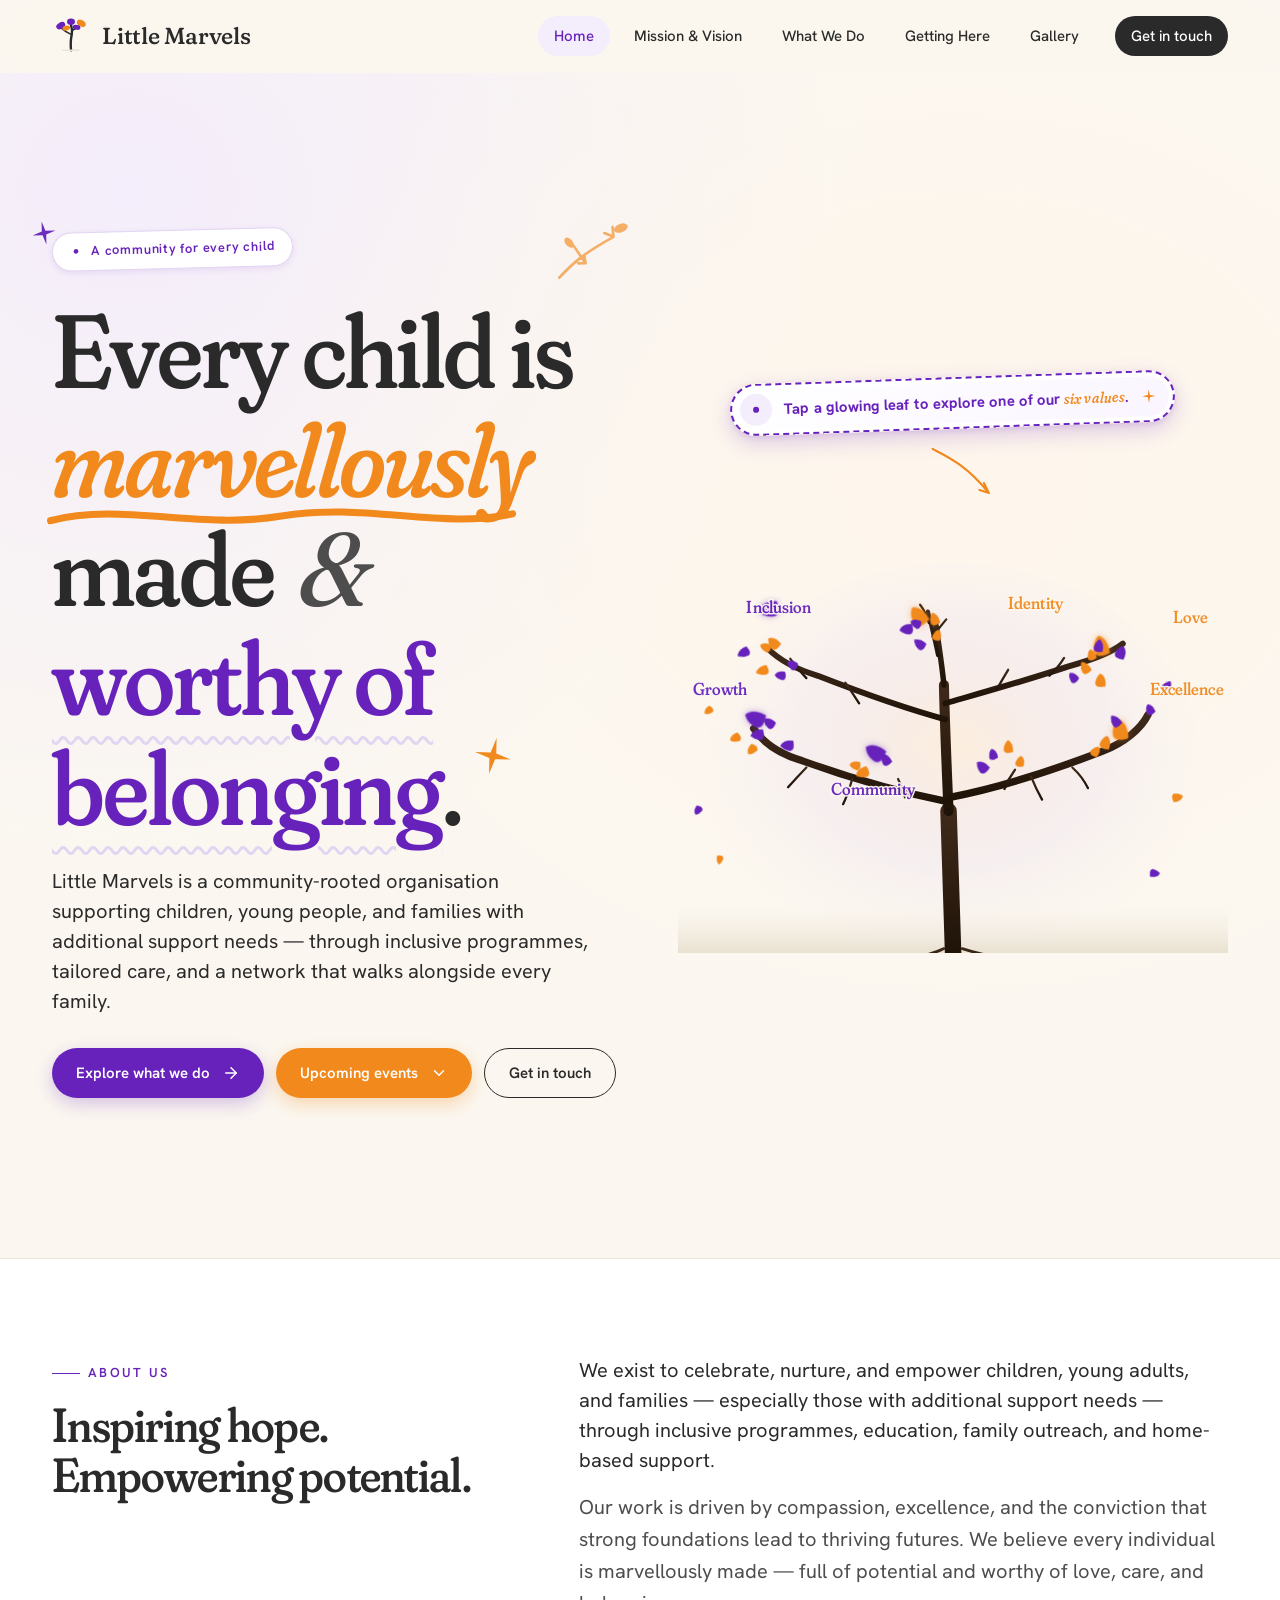
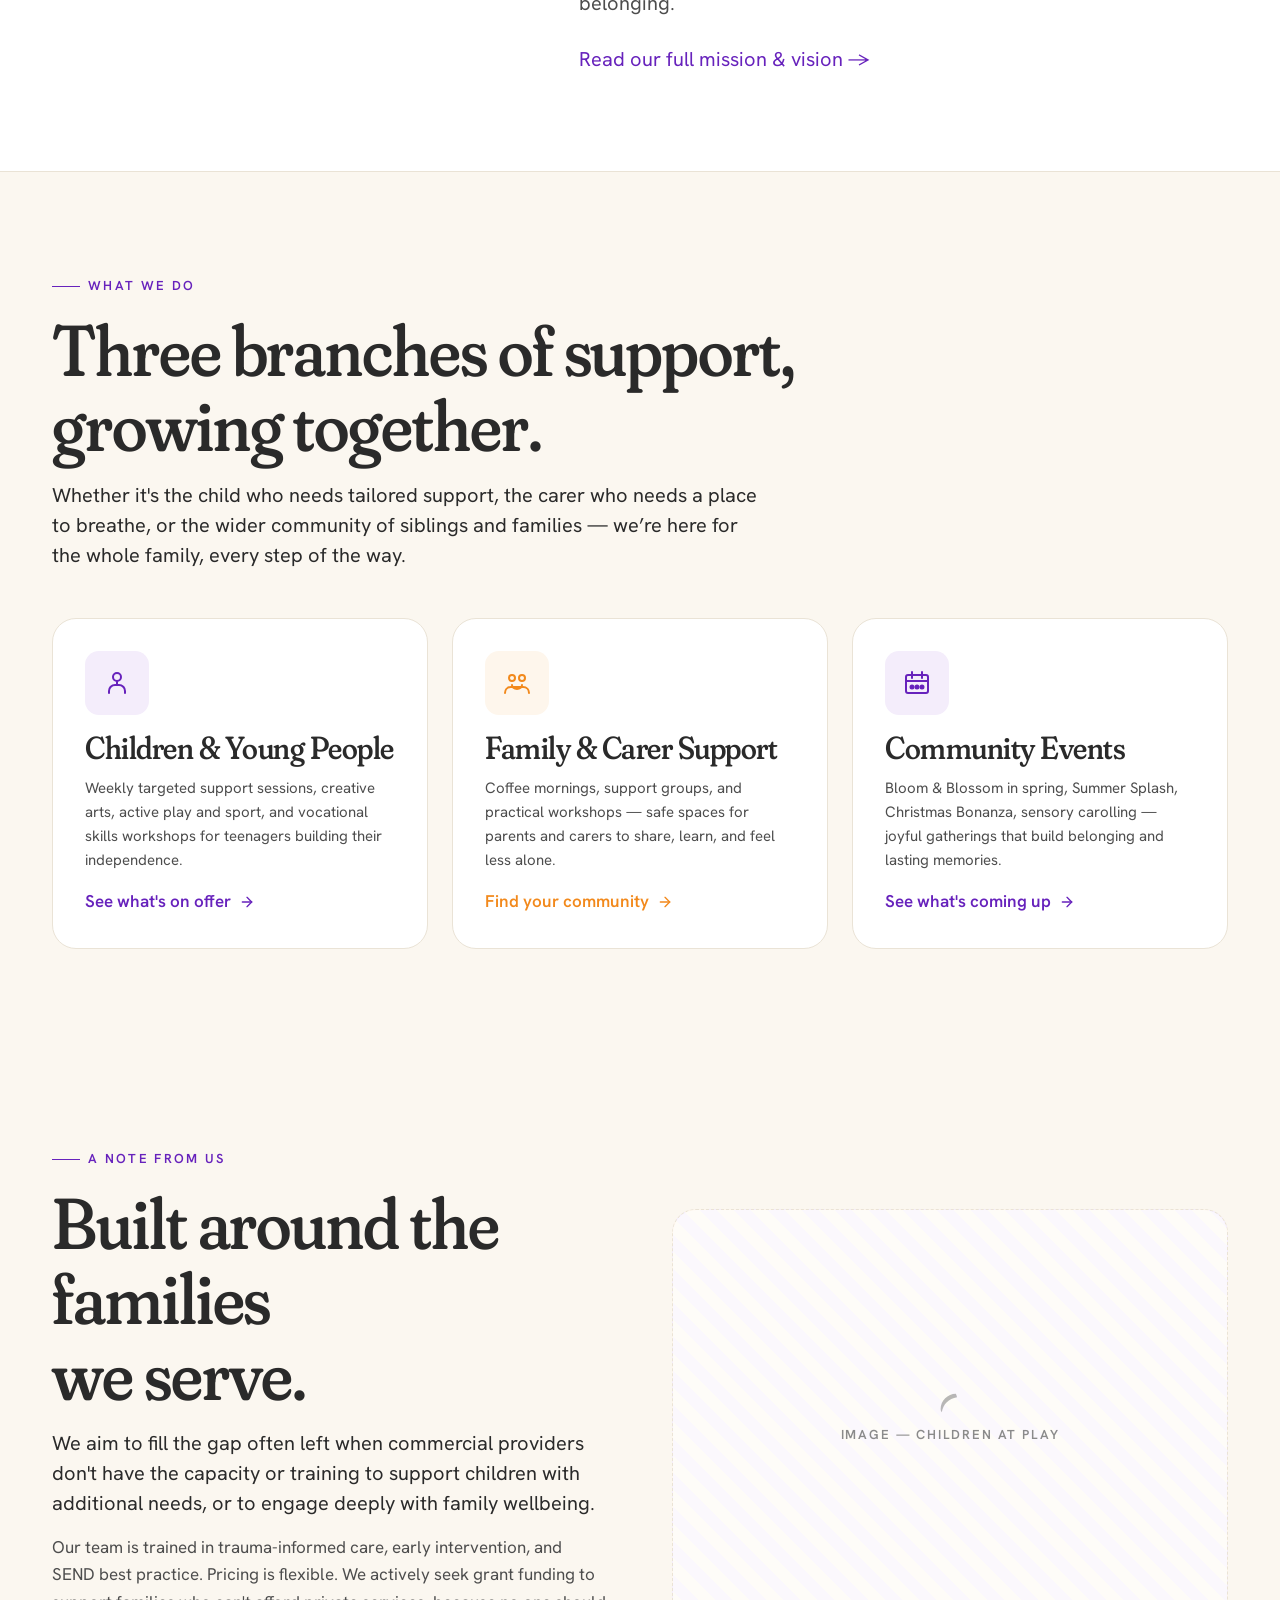
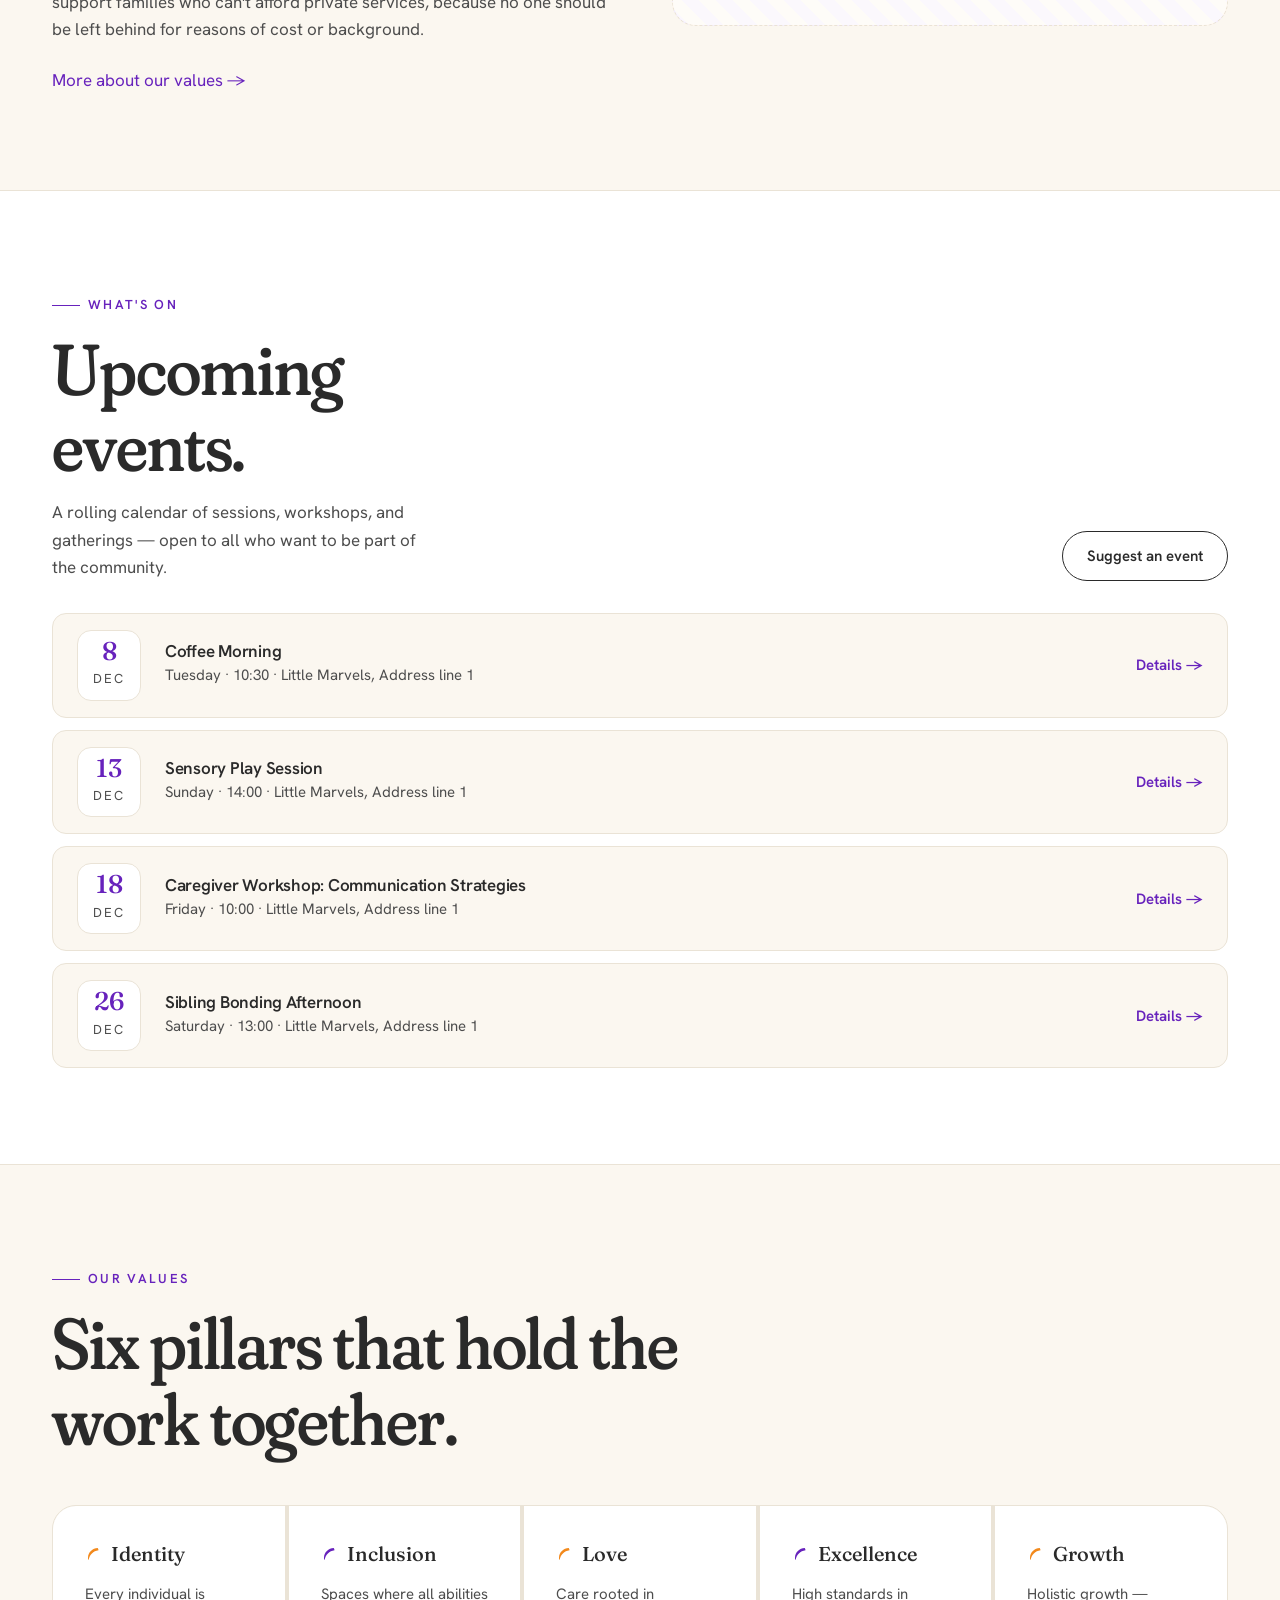
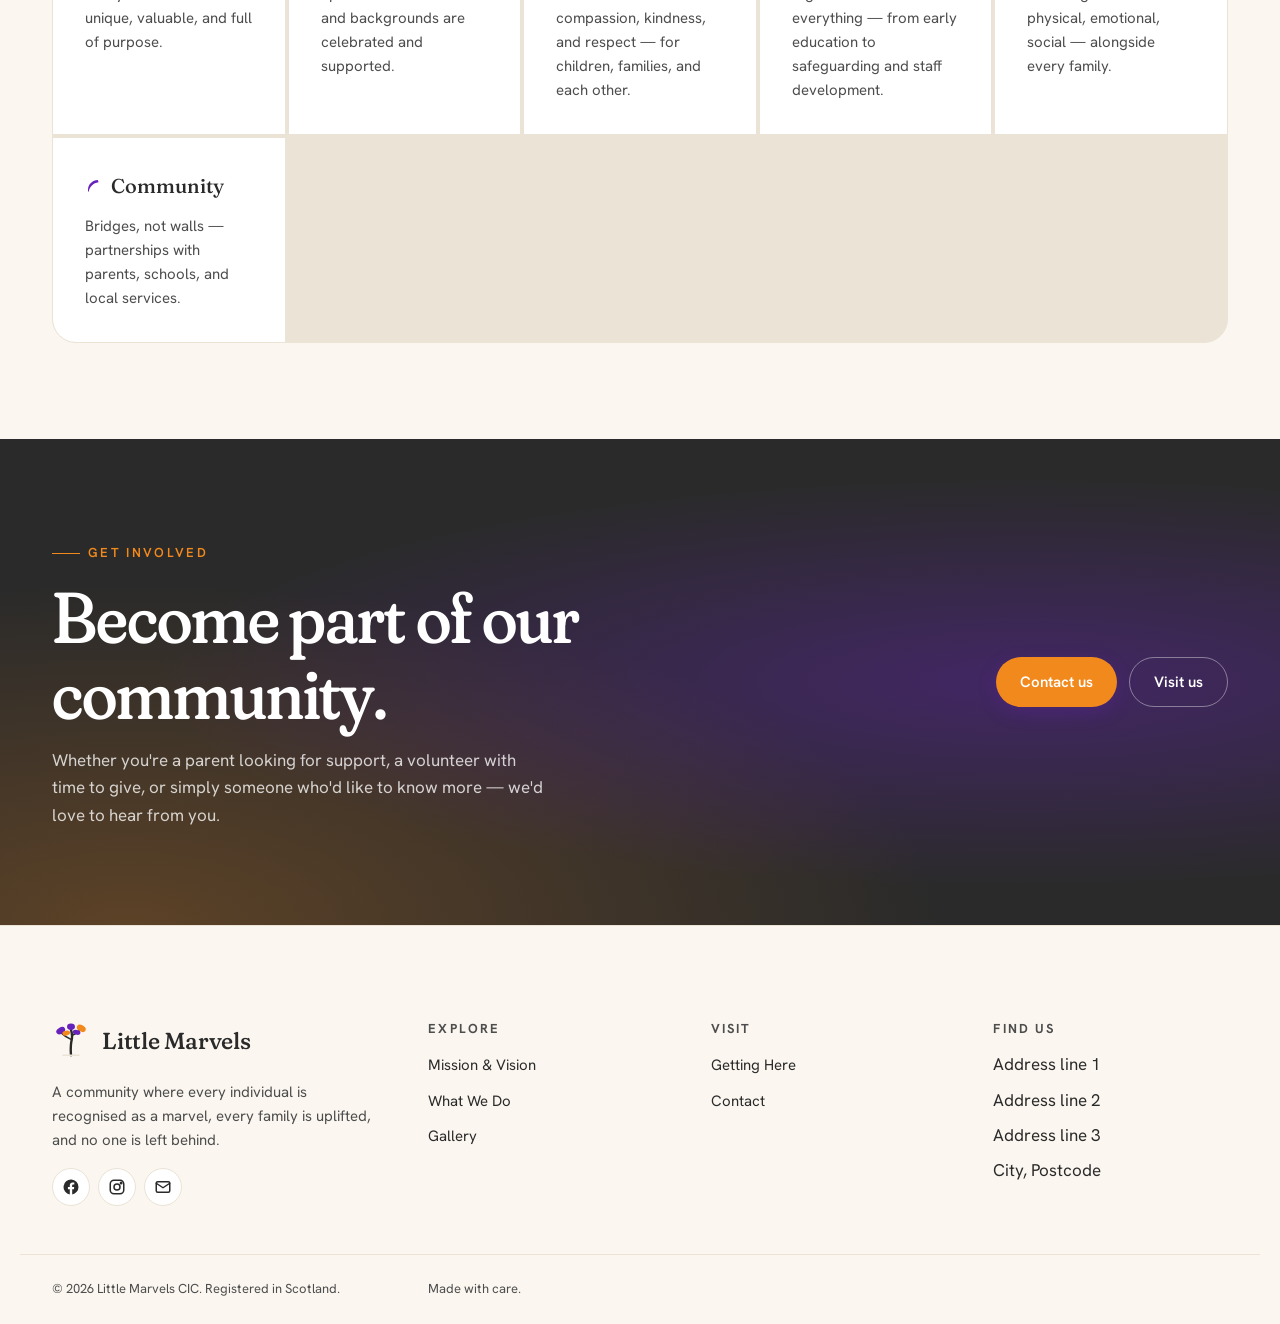
==== commit e20d3321: "Some styling updates on hero CTAs and the tree" ====
--- a/index.html
+++ b/index.html
@@ -98,6 +98,10 @@
             <a class="btn btn-primary" href="what-we-do.html">
               Explore what we do
               <svg class="arrow" width="18" height="18" viewBox="0 0 24 24" fill="none" stroke="currentColor" stroke-width="2" stroke-linecap="round" stroke-linejoin="round"><line x1="5" y1="12" x2="19" y2="12"/><polyline points="12 5 19 12 12 19"/></svg>
+            </a>
+            <a class="btn btn-accent" href="#events">
+              Upcoming events
+              <svg class="arrow" width="18" height="18" viewBox="0 0 24 24" fill="none" stroke="currentColor" stroke-width="2" stroke-linecap="round" stroke-linejoin="round"><polyline points="6 9 12 15 18 9"/></svg>
             </a>
             <a class="btn btn-ghost" href="contact.html">Get in touch</a>
           </div>
@@ -256,7 +260,7 @@
           <text class="marvel-label marvel-label--p" x="220"  y="58"  text-anchor="middle" style="--ll:2.05s">Inclusion</text>
           <text class="marvel-label marvel-label--o" x="1080" y="80"  text-anchor="start"  style="--ll:2.1s">Love</text>
           <text class="marvel-label marvel-label--p" x="92"   y="238" text-anchor="middle" style="--ll:2.15s">Growth</text>
-          <text class="marvel-label marvel-label--o" x="1100" y="240" text-anchor="middle" style="--ll:2.2s">Excellence</text>
+          <text class="marvel-label marvel-label--o" x="1190" y="238" text-anchor="end" style="--ll:2.2s">Excellence</text>
           <text class="marvel-label marvel-label--p" x="425"  y="455" text-anchor="middle" style="--ll:2.25s">Community</text>
         </g>
       </svg>
@@ -405,7 +409,7 @@
     </section>
 
     <!-- ================= Events ================= -->
-    <section class="events-section">
+    <section class="events-section" id="events">
       <div class="container">
         <div class="split" style="grid-template-columns: 1fr 2fr; align-items: end;">
           <div class="reveal">
--- a/css/style.css
+++ b/css/style.css
@@ -308,8 +308,8 @@
 @media (max-width: 920px) {
   .canopy-hero__inner {
     grid-template-columns: 1fr;
-    padding-block: var(--s-6) var(--s-8);
-    gap: var(--s-6);
+    padding-block: var(--s-6) var(--s-2);
+    gap: var(--s-8);
     min-height: 0;
     align-items: stretch;
   }
@@ -330,11 +330,11 @@
   opacity: 0.65;
   transform: rotate(8deg);
 }
-.hero-decor--spark { fill: var(--c-purple); }
+.hero-decor--spark { fill: var(--c-purple); z-index: 2; }
 .hero-decor--spark-tl {
-  top: -8px; left: -36px;
+  top: -14px; left: -22px;
   width: 28px; height: 28px;
-  opacity: 0.85;
+  opacity: 0.95;
   transform: rotate(-12deg);
 }
 .canopy-hero.is-bloomed .hero-decor--spark {
@@ -448,6 +448,17 @@
 
 .canopy-hero__copy .lede { max-width: 50ch; margin-bottom: var(--s-6); position: relative; z-index: 1; }
 .canopy-hero__copy .hero-actions { display: flex; flex-wrap: wrap; gap: var(--s-3); position: relative; z-index: 1; }
+@media (max-width: 600px) {
+  .canopy-hero__copy .hero-actions {
+    flex-direction: column;
+    align-items: stretch;
+    gap: var(--s-3);
+  }
+  .canopy-hero__copy .hero-actions .btn {
+    justify-content: center;
+    width: 100%;
+  }
+}
 
 /* Sticker-style hint — tilted sticker with animated tap target, sparkle, and an arrow pointing to the tree */
 .canopy-hero__hint {
@@ -548,12 +559,20 @@
 @keyframes hint-arrow-draw { to { stroke-dashoffset: 0; } }
 
 @media (max-width: 920px) {
-  .hint-arrow-doodle { width: 70px; height: 46px; left: 0; }
+  .canopy-hero__art-stack { gap: 0; }
+  .hint-arrow-doodle {
+    width: 60px; height: 38px;
+    left: 0;
+    margin-block: 2px 0;
+  }
+  .canopy-hero__art { margin-top: -10px; }
 }
 @media (max-width: 600px) {
   .canopy-hero__hint { font-size: var(--fs-xs); }
   .hint-tap-badge { width: 28px; height: 28px; }
   .hint-tap-icon { width: 20px; height: 20px; }
+  .hint-arrow-doodle { width: 50px; height: 32px; }
+  .canopy-hero__art { margin-top: -14px; }
 }
 
 /* Art stack: hint pill above, then SVG art */
@@ -578,7 +597,7 @@
 }
 @media (max-width: 920px) {
   .canopy-hero__art {
-    aspect-ratio: 4 / 3;
+    aspect-ratio: 3 / 2;
     margin-inline: calc(-1 * var(--s-5));
     width: calc(100% + 2 * var(--s-5));
     max-height: 60vh;
@@ -588,7 +607,7 @@
   .canopy-hero__art { margin-inline: calc(-1 * var(--s-6)); width: calc(100% + 2 * var(--s-6)); }
 }
 @media (max-width: 600px) {
-  .canopy-hero__art { aspect-ratio: 1 / 1; max-height: 70vh; }
+  .canopy-hero__art { aspect-ratio: 3 / 2; max-height: 70vh; }
 }
 
 /* SVG canvas — fills its art cell */
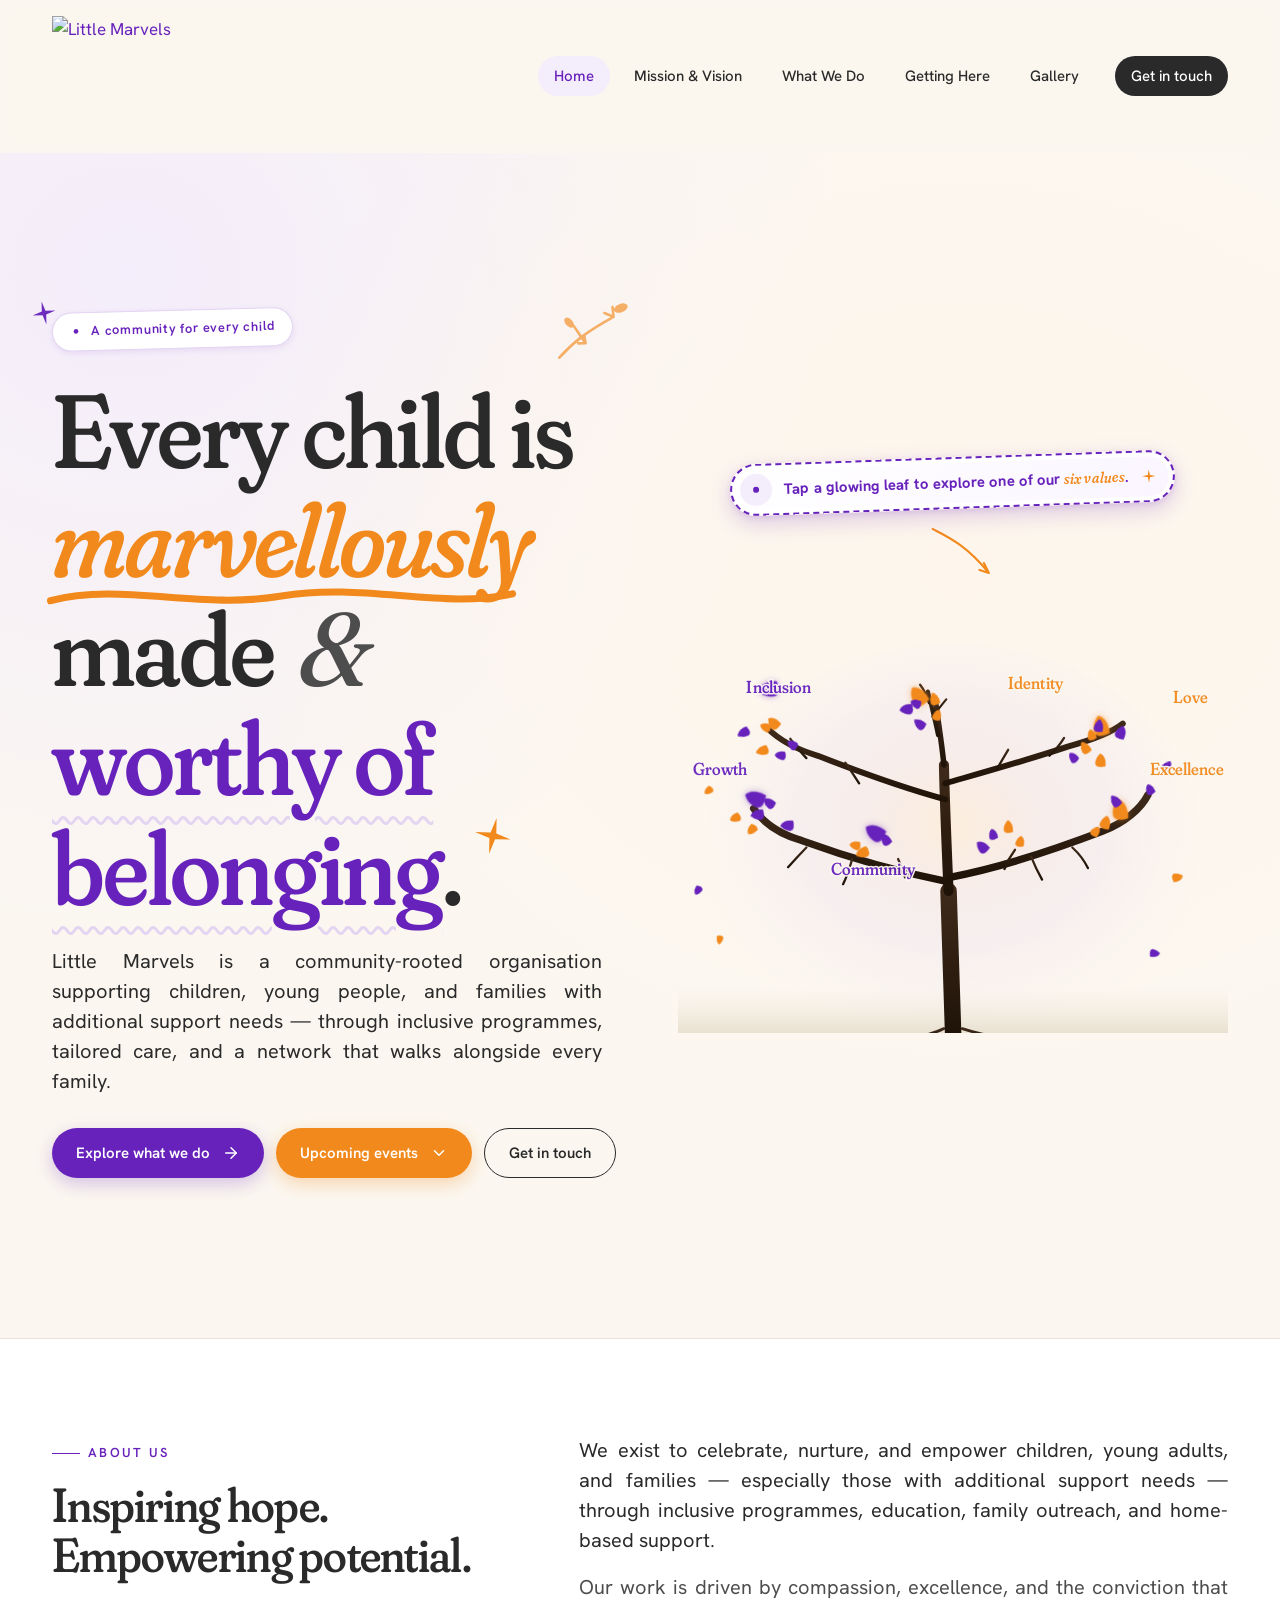
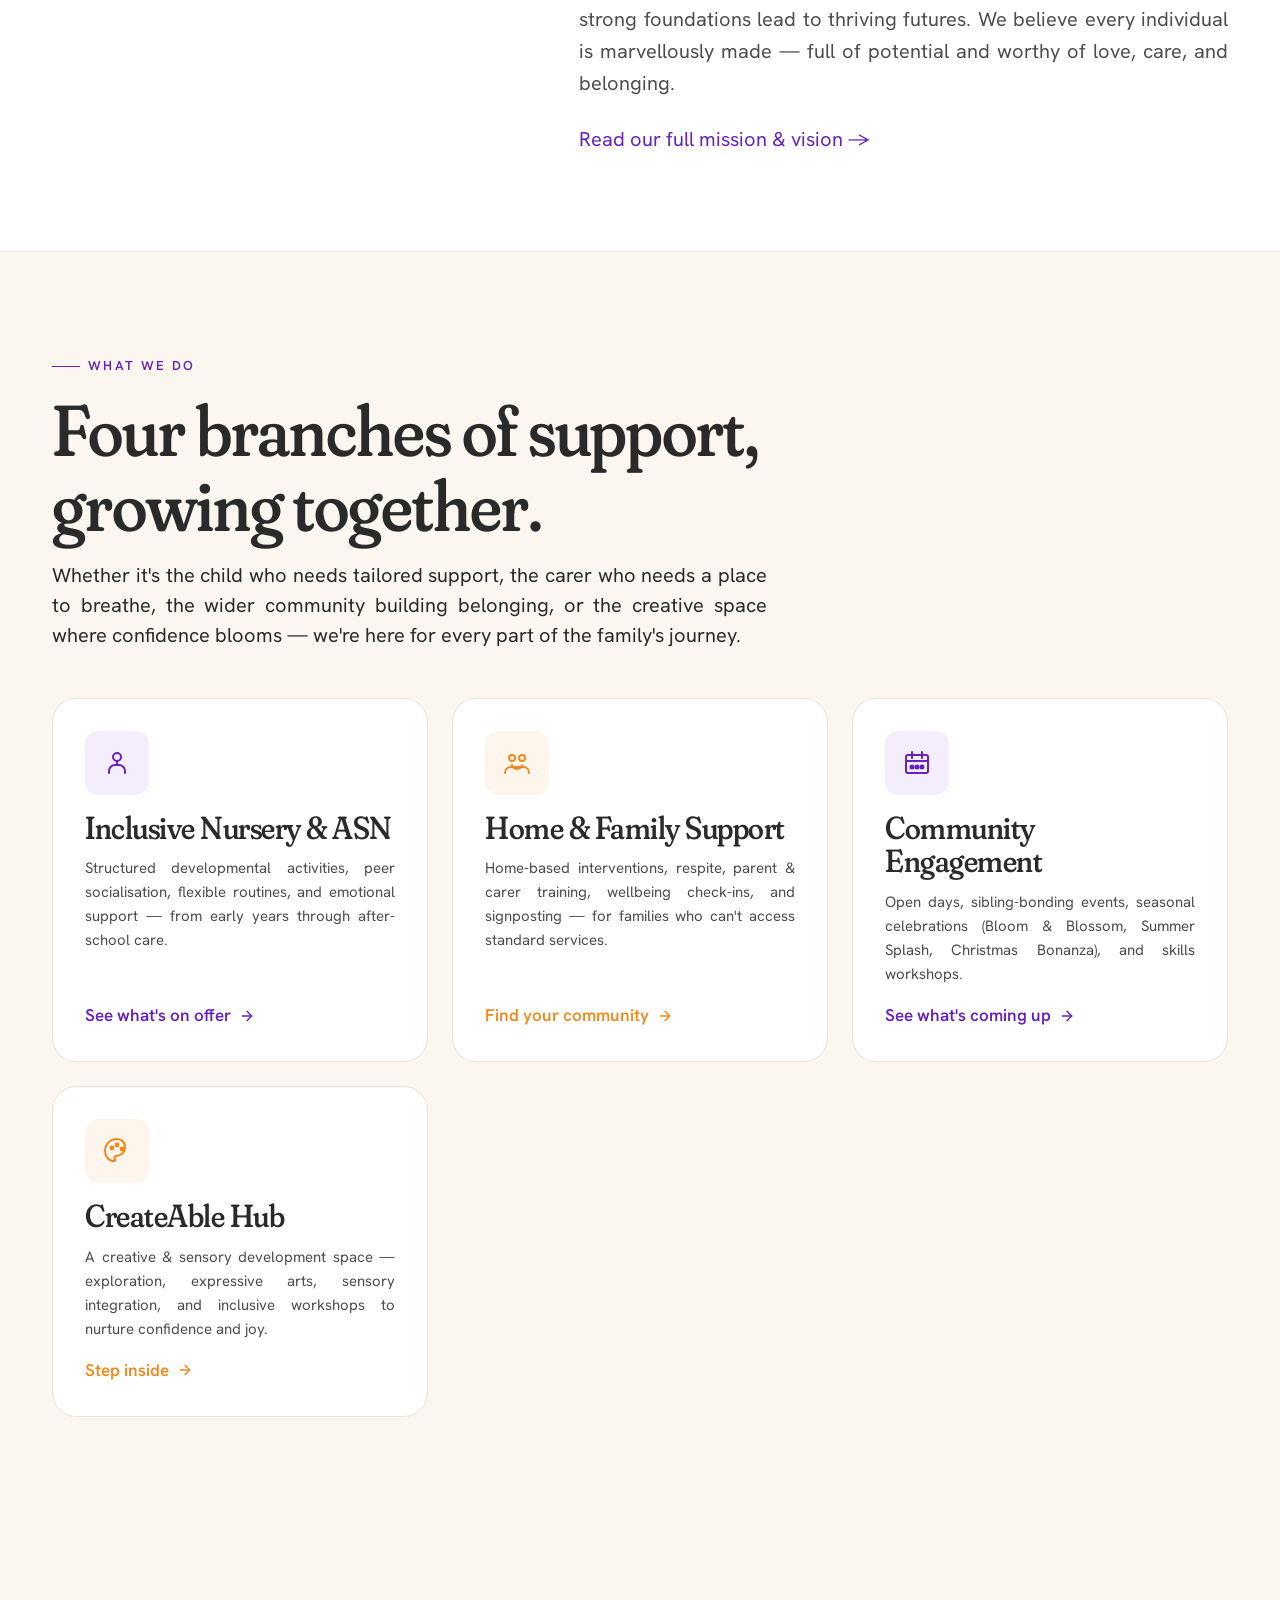
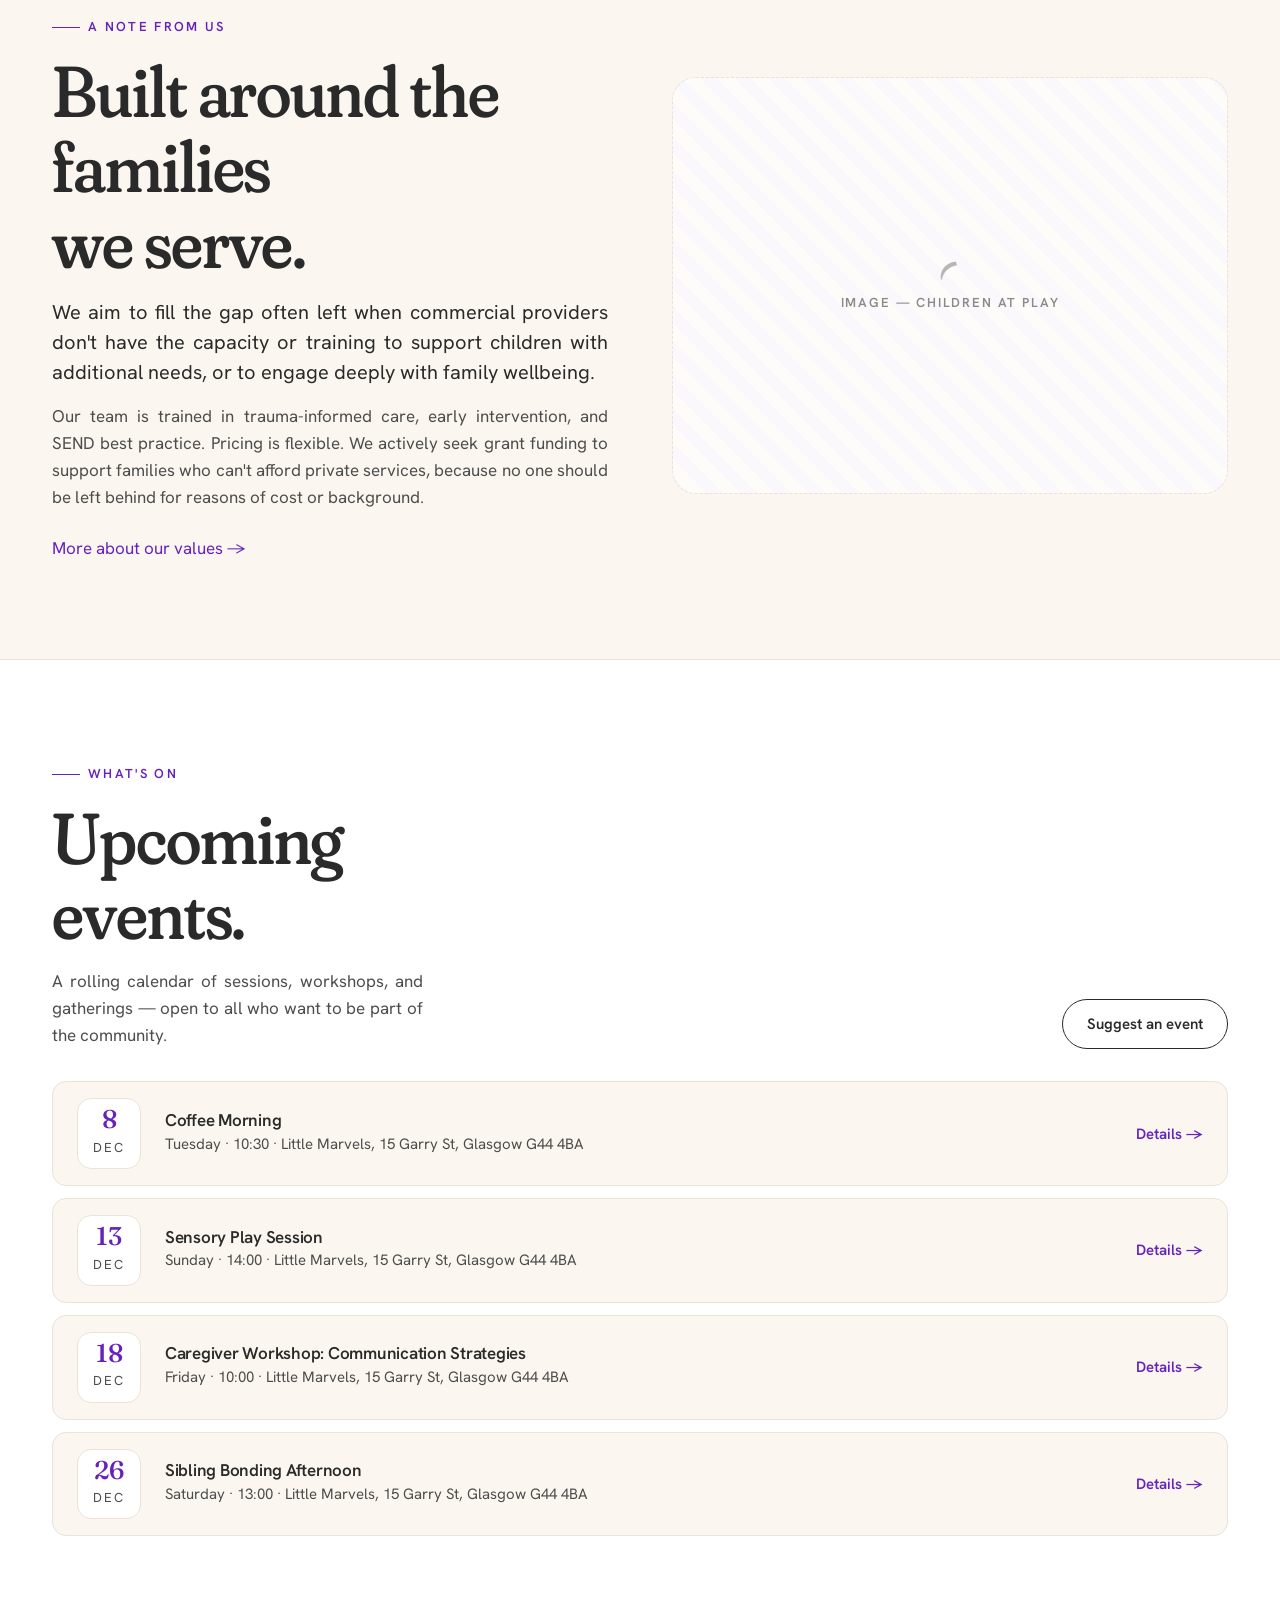
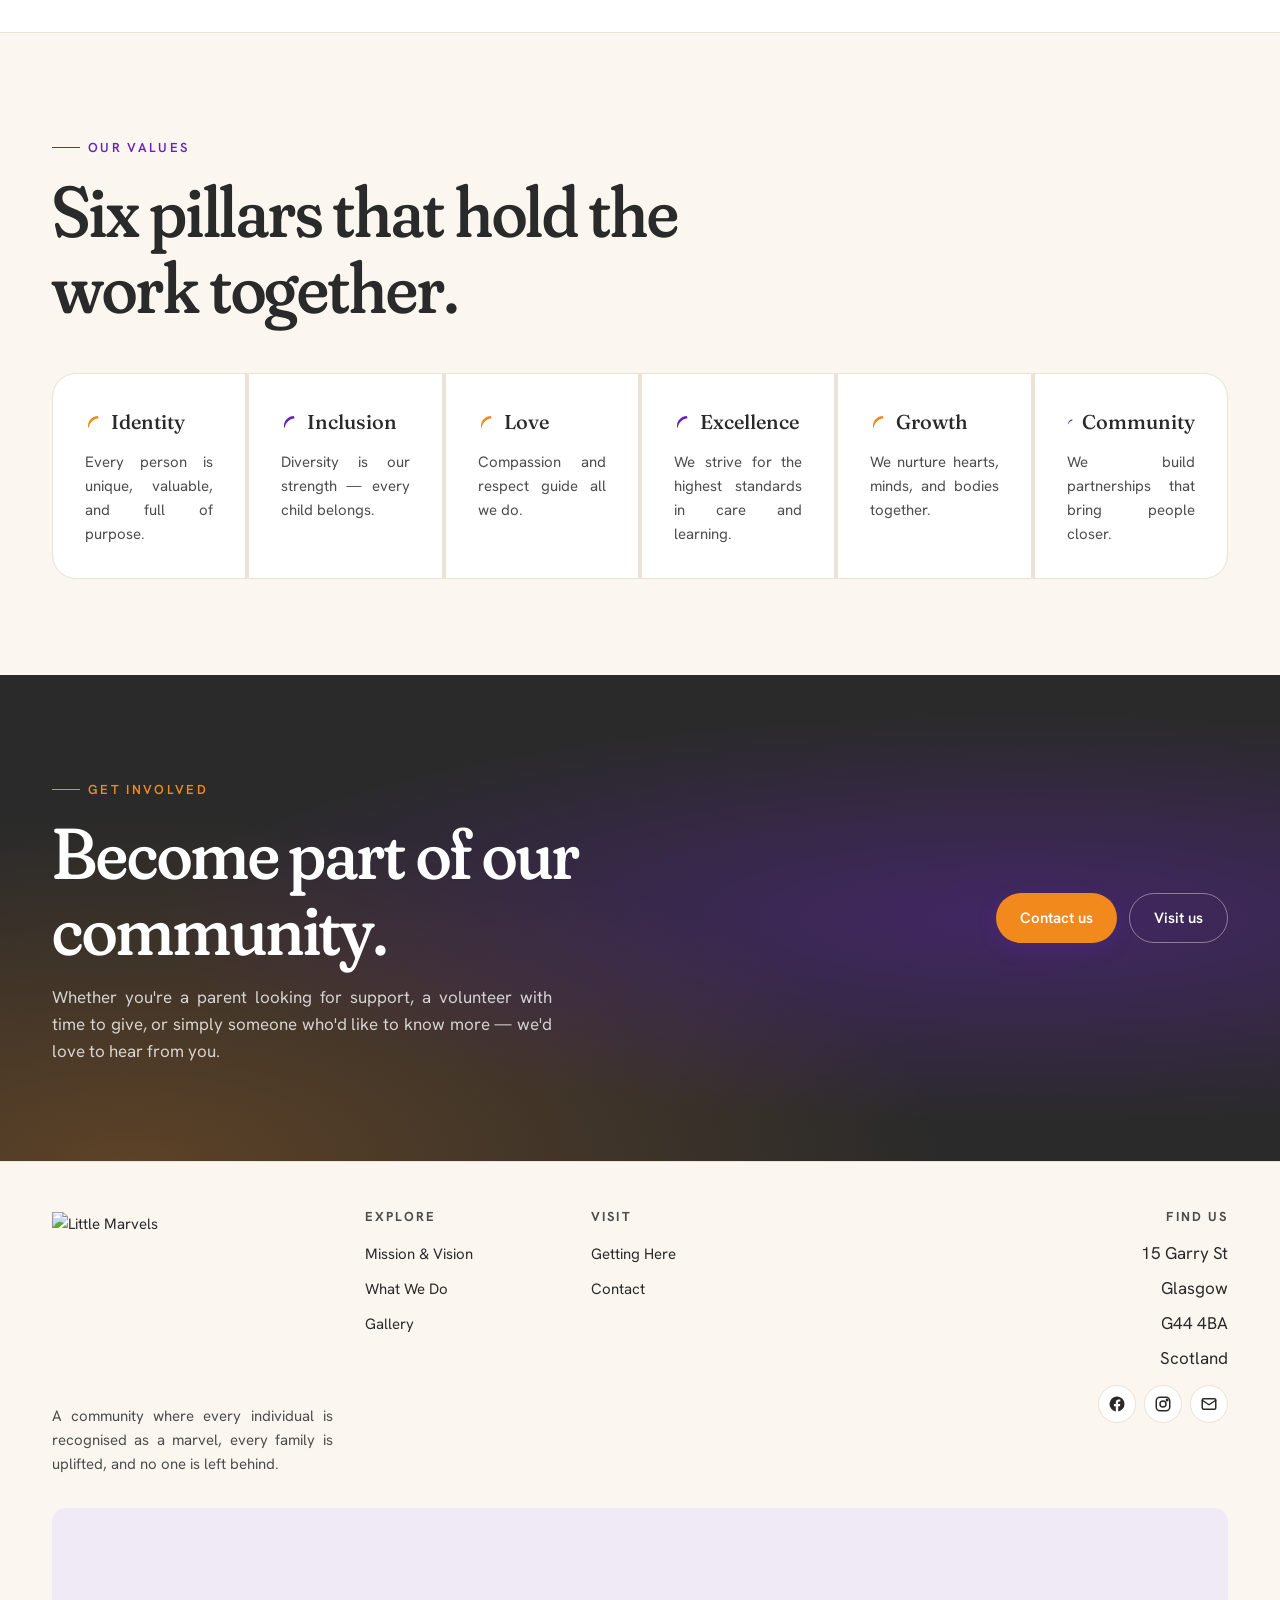
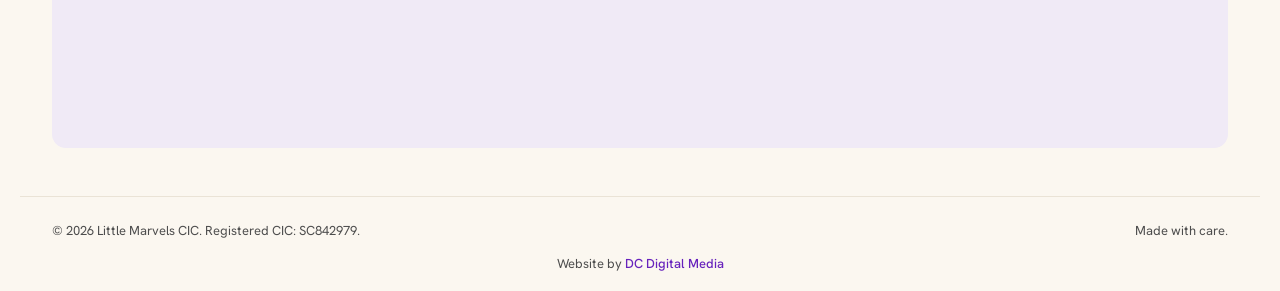
==== commit 1e2a5ebe: "Added actual text and several design tweaks" ====
--- a/index.html
+++ b/index.html
@@ -6,7 +6,7 @@
   <title>Little Marvels — Inspiring Hope. Empowering Potential.</title>
   <meta name="description" content="Little Marvels is a community-rooted organisation supporting children, young people, and families with additional support needs through inclusive programmes, family outreach, and tailored care.">
   <meta name="theme-color" content="#FBF7F0">
-  <link rel="canonical" href="https://littlemarvels.co.uk/">
+  <link rel="canonical" href="https://littlemarvels.org.uk/">
 
   <!-- Open Graph / social sharing.
        NOTE: assets/og-image.png needs to be designed (1200×630, PNG/JPG — SVG not supported by most platforms). -->
@@ -14,14 +14,14 @@
   <meta property="og:site_name" content="Little Marvels">
   <meta property="og:title" content="Little Marvels — Inspiring Hope. Empowering Potential.">
   <meta property="og:description" content="Little Marvels is a community-rooted organisation supporting children, young people, and families with additional support needs through inclusive programmes, family outreach, and tailored care.">
-  <meta property="og:url" content="https://littlemarvels.co.uk/">
-  <meta property="og:image" content="https://littlemarvels.co.uk/assets/og-image.png">
+  <meta property="og:url" content="https://littlemarvels.org.uk/">
+  <meta property="og:image" content="https://littlemarvels.org.uk/assets/og-image.png">
   <meta property="og:image:alt" content="Little Marvels — Inspiring Hope. Empowering Potential.">
   <meta property="og:locale" content="en_GB">
   <meta name="twitter:card" content="summary_large_image">
   <meta name="twitter:title" content="Little Marvels — Inspiring Hope. Empowering Potential.">
   <meta name="twitter:description" content="Little Marvels is a community-rooted organisation supporting children, young people, and families with additional support needs through inclusive programmes, family outreach, and tailored care.">
-  <meta name="twitter:image" content="https://littlemarvels.co.uk/assets/og-image.png">
+  <meta name="twitter:image" content="https://littlemarvels.org.uk/assets/og-image.png">
 
   <link rel="preconnect" href="https://fonts.googleapis.com">
   <link rel="preconnect" href="https://fonts.gstatic.com" crossorigin>
@@ -36,7 +36,7 @@
   <header class="site-header">
     <div class="container">
       <a class="brand" href="index.html" aria-label="Little Marvels — home">
-        <img class="brand-mark" src="assets/logo.svg" alt="">
+        <img class="brand-mark" src="assets/logo.png" alt="Little Marvels">
         <span class="brand-name">Little Marvels</span>
       </a>
 
@@ -309,11 +309,11 @@
       <div class="container">
         <div class="reveal" style="max-width: 760px;">
           <span class="section-eyebrow">What we do</span>
-          <h2>Three branches of support, growing together.</h2>
+          <h2>Four branches of support, growing together.</h2>
           <p class="lede" style="margin-top: 1rem;">
             Whether it's the child who needs tailored support, the carer who needs
-            a place to breathe, or the wider community of siblings and families — we’re
-            here for the whole family, every step of the way.
+            a place to breathe, the wider community building belonging, or the creative
+            space where confidence blooms — we're here for every part of the family's journey.
           </p>
         </div>
 
@@ -326,8 +326,8 @@
                 <path d="M16 14v4"/>
               </svg>
             </div>
-            <h3>Children &amp; Young People</h3>
-            <p>Weekly targeted support sessions, creative arts, active play and sport, and vocational skills workshops for teenagers building their independence.</p>
+            <h3>Inclusive Nursery &amp; ASN</h3>
+            <p>Structured developmental activities, peer socialisation, flexible routines, and emotional support — from early years through after-school care.</p>
             <a class="card-link" href="support-children.html">
               See what's on offer
               <svg width="16" height="16" viewBox="0 0 24 24" fill="none" stroke="currentColor" stroke-width="2" stroke-linecap="round"><line x1="5" y1="12" x2="19" y2="12"/><polyline points="12 5 19 12 12 19"/></svg>
@@ -343,8 +343,8 @@
                 <path d="M4 26c0-3 2-6 6-6h12c4 0 6 3 6 6"/>
               </svg>
             </div>
-            <h3>Family &amp; Carer Support</h3>
-            <p>Coffee mornings, support groups, and practical workshops — safe spaces for parents and carers to share, learn, and feel less alone.</p>
+            <h3>Home &amp; Family Support</h3>
+            <p>Home-based interventions, respite, parent &amp; carer training, wellbeing check-ins, and signposting — for families who can't access standard services.</p>
             <a class="card-link" href="support-family.html">
               Find your community
               <svg width="16" height="16" viewBox="0 0 24 24" fill="none" stroke="currentColor" stroke-width="2" stroke-linecap="round"><line x1="5" y1="12" x2="19" y2="12"/><polyline points="12 5 19 12 12 19"/></svg>
@@ -363,10 +363,27 @@
                 <circle cx="21" cy="20" r="1.5" fill="currentColor"/>
               </svg>
             </div>
-            <h3>Community Events</h3>
-            <p>Bloom &amp; Blossom in spring, Summer Splash, Christmas Bonanza, sensory carolling — joyful gatherings that build belonging and lasting memories.</p>
+            <h3>Community Engagement</h3>
+            <p>Open days, sibling-bonding events, seasonal celebrations (Bloom &amp; Blossom, Summer Splash, Christmas Bonanza), and skills workshops.</p>
             <a class="card-link" href="community-events.html">
               See what's coming up
+              <svg width="16" height="16" viewBox="0 0 24 24" fill="none" stroke="currentColor" stroke-width="2" stroke-linecap="round"><line x1="5" y1="12" x2="19" y2="12"/><polyline points="12 5 19 12 12 19"/></svg>
+            </a>
+          </article>
+
+          <article class="card card--orange reveal" style="transition-delay: 360ms">
+            <div class="card-icon">
+              <svg viewBox="0 0 32 32" fill="none" stroke="currentColor" stroke-width="2" stroke-linecap="round" stroke-linejoin="round">
+                <path d="M16 4C9 4 4 9 4 16c0 6 4 10 9 10 1 0 2-1 1-2-1-1-1-3 1-3 4 0 9-3 9-9 0-4-3-8-8-8z"/>
+                <circle cx="11" cy="13" r="1.4" fill="currentColor"/>
+                <circle cx="16" cy="10" r="1.4" fill="currentColor"/>
+                <circle cx="21" cy="14" r="1.4" fill="currentColor"/>
+              </svg>
+            </div>
+            <h3>CreateAble Hub</h3>
+            <p>A creative &amp; sensory development space — exploration, expressive arts, sensory integration, and inclusive workshops to nurture confidence and joy.</p>
+            <a class="card-link" href="createable-hub.html">
+              Step inside
               <svg width="16" height="16" viewBox="0 0 24 24" fill="none" stroke="currentColor" stroke-width="2" stroke-linecap="round"><line x1="5" y1="12" x2="19" y2="12"/><polyline points="12 5 19 12 12 19"/></svg>
             </a>
           </article>
@@ -443,42 +460,42 @@
               <svg class="leaf-glyph" viewBox="0 0 24 24" fill="currentColor"><path d="M17 4c-7 0-13 6-13 13 0 1 0 2 1 3 1-7 6-12 13-13 0-1-1-3-1-3z"/></svg>
               Identity
             </div>
-            <p>Every individual is unique, valuable, and full of purpose.</p>
+            <p>Every person is unique, valuable, and full of purpose.</p>
           </div>
           <div class="value">
             <div class="value-label">
               <svg class="leaf-glyph" viewBox="0 0 24 24" fill="currentColor"><path d="M17 4c-7 0-13 6-13 13 0 1 0 2 1 3 1-7 6-12 13-13 0-1-1-3-1-3z"/></svg>
               Inclusion
             </div>
-            <p>Spaces where all abilities and backgrounds are celebrated and supported.</p>
+            <p>Diversity is our strength — every child belongs.</p>
           </div>
           <div class="value">
             <div class="value-label">
               <svg class="leaf-glyph" viewBox="0 0 24 24" fill="currentColor"><path d="M17 4c-7 0-13 6-13 13 0 1 0 2 1 3 1-7 6-12 13-13 0-1-1-3-1-3z"/></svg>
               Love
             </div>
-            <p>Care rooted in compassion, kindness, and respect — for children, families, and each other.</p>
+            <p>Compassion and respect guide all we do.</p>
           </div>
           <div class="value">
             <div class="value-label">
               <svg class="leaf-glyph" viewBox="0 0 24 24" fill="currentColor"><path d="M17 4c-7 0-13 6-13 13 0 1 0 2 1 3 1-7 6-12 13-13 0-1-1-3-1-3z"/></svg>
               Excellence
             </div>
-            <p>High standards in everything — from early education to safeguarding and staff development.</p>
+            <p>We strive for the highest standards in care and learning.</p>
           </div>
           <div class="value">
             <div class="value-label">
               <svg class="leaf-glyph" viewBox="0 0 24 24" fill="currentColor"><path d="M17 4c-7 0-13 6-13 13 0 1 0 2 1 3 1-7 6-12 13-13 0-1-1-3-1-3z"/></svg>
               Growth
             </div>
-            <p>Holistic growth — physical, emotional, social — alongside every family.</p>
+            <p>We nurture hearts, minds, and bodies together.</p>
           </div>
           <div class="value">
             <div class="value-label">
               <svg class="leaf-glyph" viewBox="0 0 24 24" fill="currentColor"><path d="M17 4c-7 0-13 6-13 13 0 1 0 2 1 3 1-7 6-12 13-13 0-1-1-3-1-3z"/></svg>
               Community
             </div>
-            <p>Bridges, not walls — partnerships with parents, schools, and local services.</p>
+            <p>We build partnerships that bring people closer.</p>
           </div>
         </div>
       </div>
@@ -509,21 +526,10 @@
     <div class="container">
       <div class="footer-col footer-brand">
         <a class="brand" href="index.html">
-          <img class="brand-mark" src="assets/logo.svg" alt="">
+          <img class="brand-mark" src="assets/logo.png" alt="Little Marvels">
           <span class="brand-name">Little Marvels</span>
         </a>
         <p class="muted">A community where every individual is recognised as a marvel, every family is uplifted, and no one is left behind.</p>
-        <div class="footer-social">
-          <a href="#" aria-label="Facebook">
-            <svg viewBox="0 0 24 24" fill="currentColor"><path d="M22 12a10 10 0 1 0-11.6 9.9v-7H7.9V12h2.5V9.8c0-2.5 1.5-3.9 3.8-3.9 1.1 0 2.2.2 2.2.2v2.5h-1.3c-1.2 0-1.6.8-1.6 1.6V12h2.8l-.4 2.9h-2.3v7A10 10 0 0 0 22 12z"/></svg>
-          </a>
-          <a href="#" aria-label="Instagram">
-            <svg viewBox="0 0 24 24" fill="none" stroke="currentColor" stroke-width="2"><rect x="3" y="3" width="18" height="18" rx="5"/><circle cx="12" cy="12" r="4"/><circle cx="17.5" cy="6.5" r="1" fill="currentColor"/></svg>
-          </a>
-          <a href="#" aria-label="Email">
-            <svg viewBox="0 0 24 24" fill="none" stroke="currentColor" stroke-width="2" stroke-linecap="round" stroke-linejoin="round"><rect x="3" y="5" width="18" height="14" rx="2"/><polyline points="3 7 12 13 21 7"/></svg>
-          </a>
-        </div>
       </div>
       <div class="footer-col">
         <h5>Explore</h5>
@@ -540,20 +546,26 @@
           <li><a href="contact.html">Contact</a></li>
         </ul>
       </div>
-      <div class="footer-col">
+      <div class="footer-col footer-find">
         <h5>Find us</h5>
-        <ul role="list">
-          <li>Address line 1</li>
-          <li>Address line 2</li>
-          <li>Address line 3</li>
-          <li>City, Postcode</li>
-        </ul>
+        <ul role="list"><li>15 Garry St</li><li>Glasgow</li><li>G44 4BA</li><li>Scotland</li></ul>
+        <div class="footer-social">
+          <a href="https://www.facebook.com/profile.php?id=61565497287016" target="_blank" rel="noopener" aria-label="Facebook"><svg viewBox="0 0 24 24" fill="currentColor"><path d="M22 12a10 10 0 1 0-11.6 9.9v-7H7.9V12h2.5V9.8c0-2.5 1.5-3.9 3.8-3.9 1.1 0 2.2.2 2.2.2v2.5h-1.3c-1.2 0-1.6.8-1.6 1.6V12h2.8l-.4 2.9h-2.3v7A10 10 0 0 0 22 12z"/></svg></a>
+          <a href="https://www.instagram.com/littlemarvelscic" target="_blank" rel="noopener" aria-label="Instagram"><svg viewBox="0 0 24 24" fill="none" stroke="currentColor" stroke-width="2"><rect x="3" y="3" width="18" height="18" rx="5"/><circle cx="12" cy="12" r="4"/><circle cx="17.5" cy="6.5" r="1" fill="currentColor"/></svg></a>
+          <a href="mailto:admin@littlemarvels.org.uk" aria-label="Email"><svg viewBox="0 0 24 24" fill="none" stroke="currentColor" stroke-width="2" stroke-linecap="round" stroke-linejoin="round"><rect x="3" y="5" width="18" height="14" rx="2"/><polyline points="3 7 12 13 21 7"/></svg></a>
+        </div>
       </div>
     </div>
 
+    <div class="container footer-map-wrap">
+      <iframe class="footer-map" src="https://maps.google.com/maps?q=15+Garry+St,+Glasgow+G44+4BA&amp;z=15&amp;output=embed" loading="lazy" referrerpolicy="no-referrer-when-downgrade" title="Map showing Little Marvels at 15 Garry St, Glasgow G44 4BA"></iframe>
+    </div>
     <div class="container footer-bottom">
-      <span>© <span id="yr"></span> Little Marvels CIC. Registered in Scotland.</span>
+      <span>© <span id="yr"></span> Little Marvels CIC. Registered CIC: SC842979.</span>
       <span>Made with care.</span>
+    </div>
+    <div class="container footer-credit">
+      <span>Website by <a href="https://dcdigitalmedia.co.uk/websites" target="_blank" rel="noopener">DC Digital Media</a></span>
     </div>
   </footer>
 
--- a/css/style.css
+++ b/css/style.css
@@ -104,7 +104,13 @@
 h4 { font-size: var(--fs-xl); font-weight: 600; }
 h5 { font-size: var(--fs-lg); font-weight: 600; }
 
-p { color: var(--c-charcoal-70); max-width: 65ch; }
+p {
+  color: var(--c-charcoal-70);
+  max-width: 65ch;
+  text-align: justify;
+  hyphens: auto;
+  -webkit-hyphens: auto;
+}
 .lede { font-size: var(--fs-lg); color: var(--c-charcoal); line-height: 1.5; }
 
 a {
@@ -220,14 +226,28 @@
   text-decoration: none;
 }
 .brand:hover { text-decoration: none; }
-.brand-mark { width: 38px; height: 38px; }
+.brand-mark {
+  height: 120px;
+  width: auto;
+  max-height: 120px;
+  max-width: none;
+}
+@media (max-width: 920px) { .brand-mark { height: 160px; max-height: 160px; } }
+@media (max-width: 600px) { .brand-mark { height: 120px; max-height: 120px; } }
+.footer-brand .brand-mark { height: 180px; max-height: 180px; }
+
+/* Wordmark logo image already shows "Little Marvels" — hide the redundant text
+   span visually but keep it in the accessibility tree for screen readers. */
 .brand-name {
-  font-family: var(--f-display);
-  font-size: 1.45rem;
-  font-weight: 500;
-  letter-spacing: -0.01em;
-  color: var(--c-charcoal);
-  font-variation-settings: "SOFT" 100, "WONK" 1;
+  position: absolute;
+  width: 1px;
+  height: 1px;
+  padding: 0;
+  margin: -1px;
+  overflow: hidden;
+  clip-path: inset(50%);
+  white-space: nowrap;
+  border: 0;
 }
 
 .nav-list {
@@ -281,6 +301,16 @@
   .nav-list .nav-cta { margin: var(--s-2) 0 0; text-align: center; }
 }
 
+/* Phone: trimmer header padding, larger logo */
+@media (max-width: 600px) {
+  .site-header .container { padding-block: var(--s-3); }
+  .brand-mark { height: 150px; max-height: 150px; }
+  .nav-toggle { width: 38px; height: 38px; }
+  .nav-toggle svg { width: 18px; height: 18px; }
+  /* Re-anchor the dropdown nav so it sits just under the header (logo 150 + padding 24) */
+  .site-nav { inset-block-start: 180px; }
+}
+
 /* ---------- Living Canopy hero ---------- */
 .canopy-hero {
   position: relative;
@@ -457,6 +487,18 @@
   .canopy-hero__copy .hero-actions .btn {
     justify-content: center;
     width: 100%;
+  }
+  /* Buttons with a trailing icon: add a phantom spacer on the left and push apart,
+     so the label sits dead-center while the icon hugs the right edge. */
+  .canopy-hero__copy .hero-actions .btn:has(.arrow) {
+    justify-content: space-between;
+    padding-inline: var(--s-5);
+  }
+  .canopy-hero__copy .hero-actions .btn:has(.arrow)::before {
+    content: "";
+    width: 18px;
+    height: 18px;
+    flex-shrink: 0;
   }
 }
 
@@ -977,7 +1019,7 @@
 /* ---------- Values grid ---------- */
 .values-grid {
   display: grid;
-  grid-template-columns: repeat(auto-fit, minmax(220px, 1fr));
+  grid-template-columns: repeat(6, 1fr);
   gap: var(--s-1);
   margin-top: var(--s-7);
   border: 1px solid var(--c-line);
@@ -985,6 +1027,9 @@
   overflow: hidden;
   background: var(--c-line);
 }
+@media (max-width: 1100px) { .values-grid { grid-template-columns: repeat(3, 1fr); } }
+@media (max-width: 720px)  { .values-grid { grid-template-columns: repeat(2, 1fr); } }
+@media (max-width: 480px)  { .values-grid { grid-template-columns: 1fr; } }
 .value {
   background: var(--c-white);
   padding: var(--s-6);
@@ -1093,17 +1138,69 @@
 /* ---------- Footer ---------- */
 .site-footer {
   background: var(--c-cream);
-  padding-top: var(--s-9);
-  padding-bottom: var(--s-5);
+  padding-top: var(--s-7);
+  padding-bottom: var(--s-4);
   border-top: 1px solid var(--c-line);
 }
-.site-footer .container {
+/* The 4-col top row (only the FIRST .container in footer is the grid) */
+.site-footer > .container:first-child {
   display: grid;
-  grid-template-columns: 1.4fr 1fr 1fr 1fr;
-  gap: var(--s-7);
-}
-@media (max-width: 820px) { .site-footer .container { grid-template-columns: 1fr 1fr; gap: var(--s-6); } }
-@media (max-width: 480px) { .site-footer .container { grid-template-columns: 1fr; } }
+  grid-template-columns: 1.3fr 0.9fr 0.9fr 1.9fr;
+  gap: var(--s-6);
+}
+@media (max-width: 820px) {
+  .site-footer > .container:first-child {
+    grid-template-columns: 1fr 1fr 1fr;
+    grid-template-areas:
+      "brand brand brand"
+      "explore visit find";
+    gap: var(--s-4) var(--s-4);
+  }
+  .footer-brand { grid-area: brand; }
+  .footer-find  { grid-area: find; }
+  .site-footer > .container:first-child > .footer-col:nth-child(2) { grid-area: explore; }
+  .site-footer > .container:first-child > .footer-col:nth-child(3) {
+    grid-area: visit;
+    text-align: center;
+  }
+  .site-footer > .container:first-child > .footer-col:nth-child(3) ul { justify-items: center; }
+}
+@media (max-width: 480px) {
+  .site-footer > .container:first-child { gap: var(--s-3); }
+}
+
+/* Find Us column right-aligned (heading, address, social all flush right) */
+.footer-find,
+.footer-find h5 { text-align: right; }
+.footer-find ul { justify-items: end; }
+.footer-find .footer-social { justify-content: flex-end; margin-top: var(--s-3); }
+
+/* Full-width map below the columns row */
+.footer-map-wrap { margin-top: var(--s-6); }
+.footer-map {
+  width: 100%;
+  height: 240px;
+  border: 0;
+  border-radius: var(--r-md);
+  display: block;
+  filter: saturate(0.9) contrast(0.97);
+  background: var(--c-purple-10);
+}
+@media (max-width: 600px) { .footer-map { height: 200px; } }
+
+/* Credit line — centered, very bottom of the footer */
+.footer-credit {
+  margin-top: var(--s-3);
+  text-align: center;
+  font-size: var(--fs-xs);
+  color: var(--c-charcoal-70);
+}
+.footer-credit a {
+  color: var(--c-purple);
+  text-decoration: none;
+  font-weight: 500;
+}
+.footer-credit a:hover { text-decoration: underline; }
 
 .footer-col h5 {
   font-family: var(--f-body); font-size: var(--fs-xs);
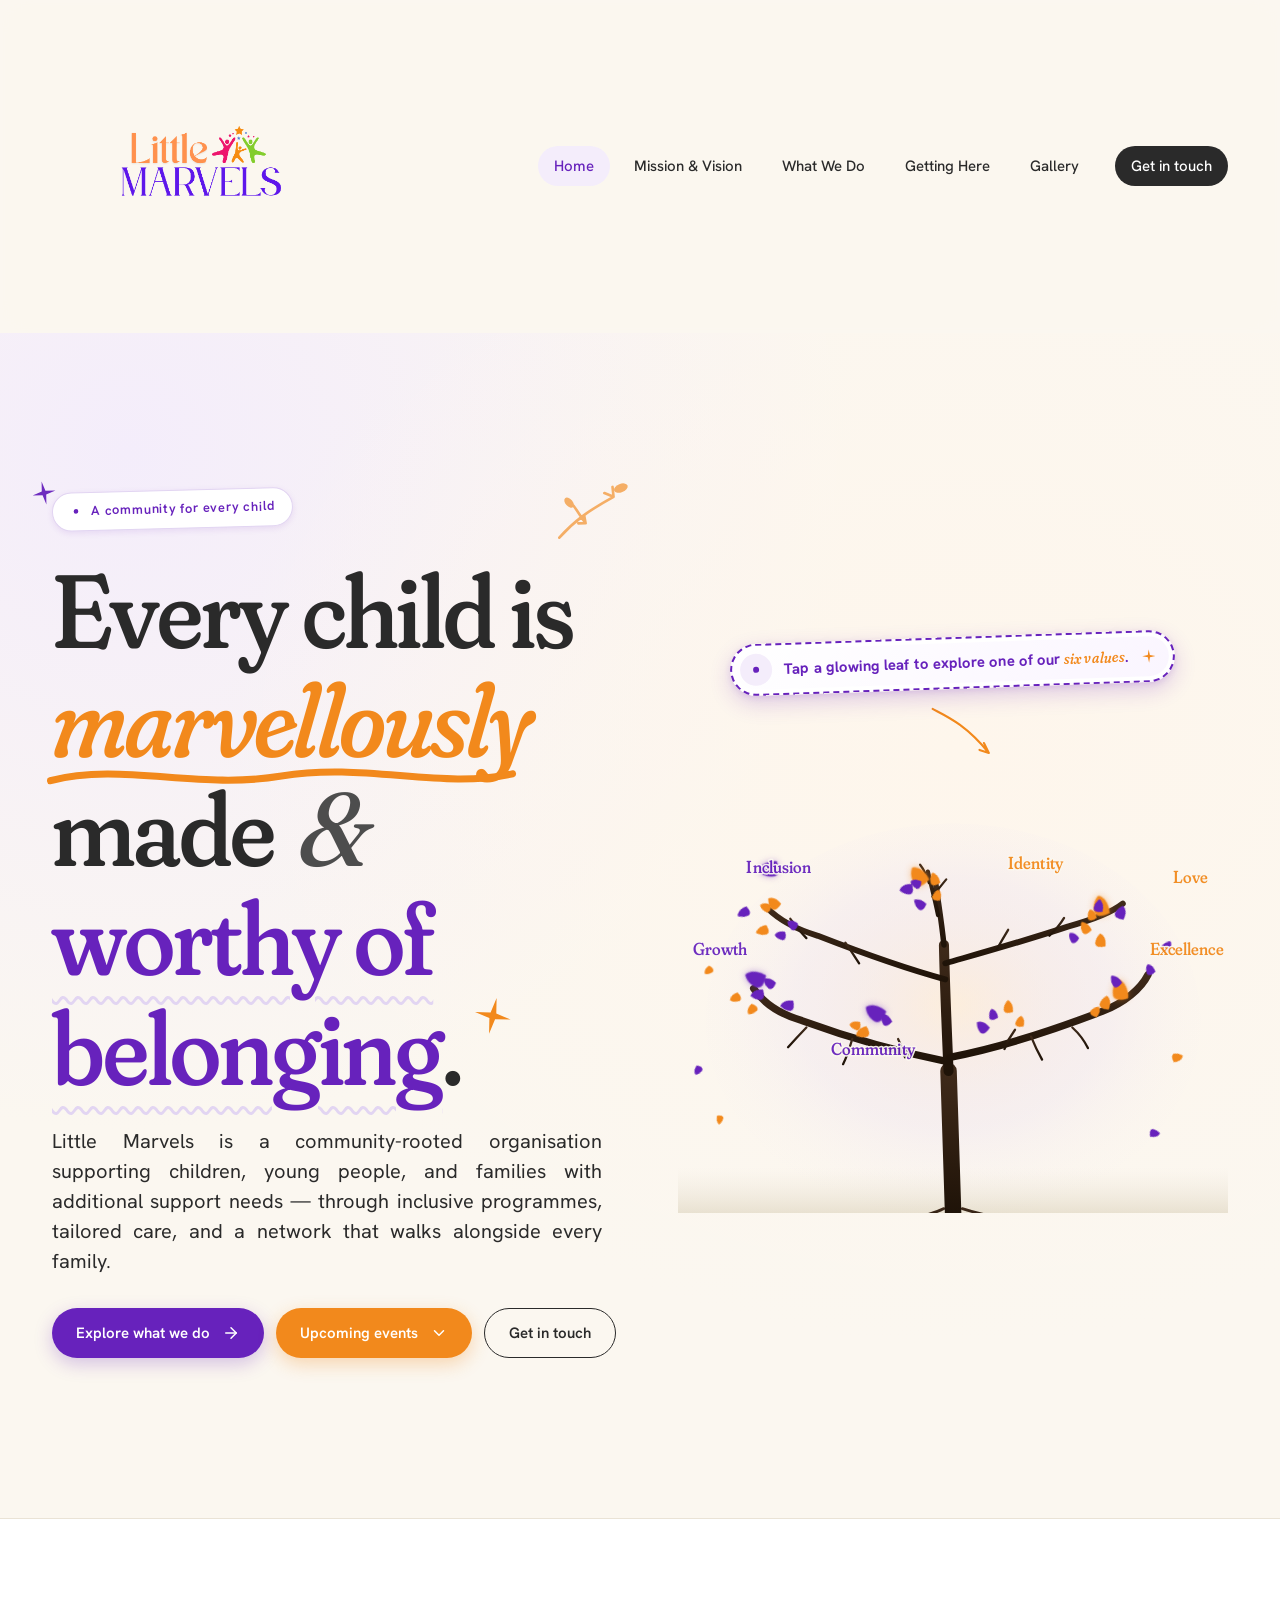
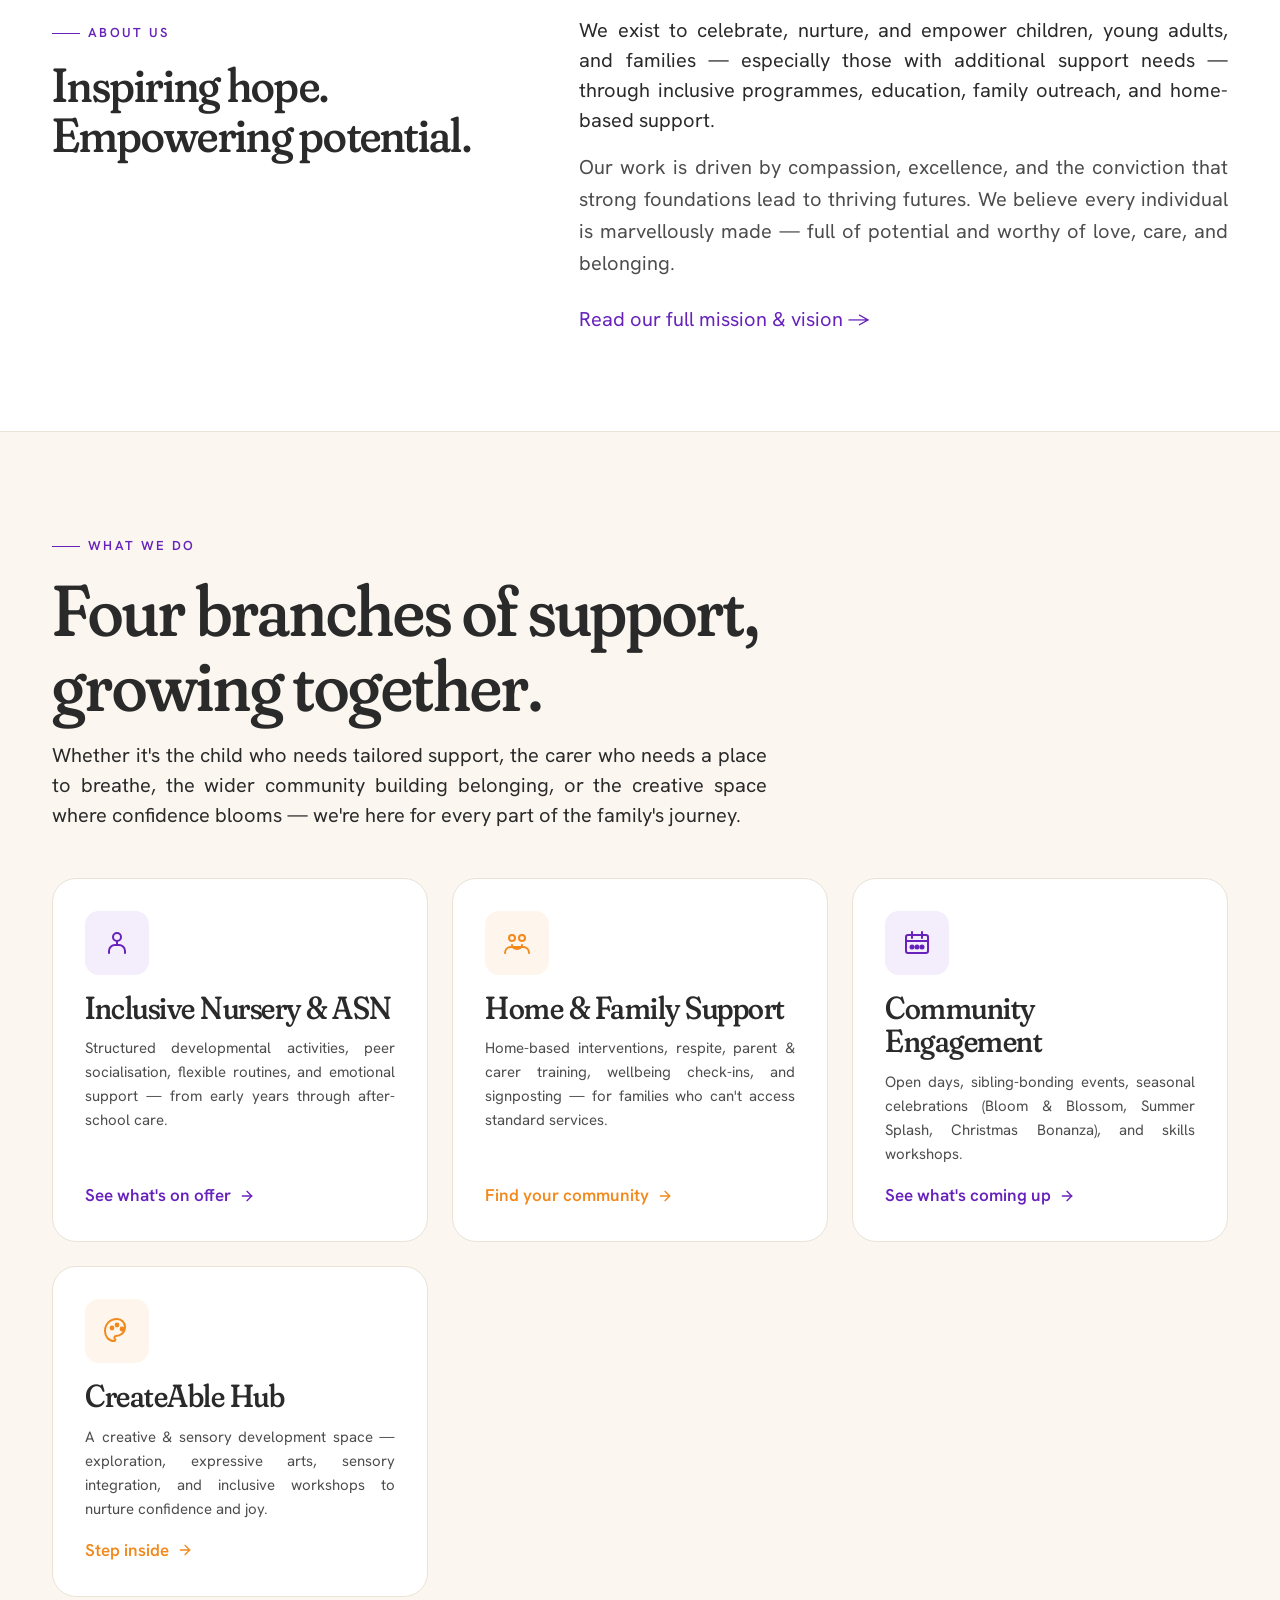
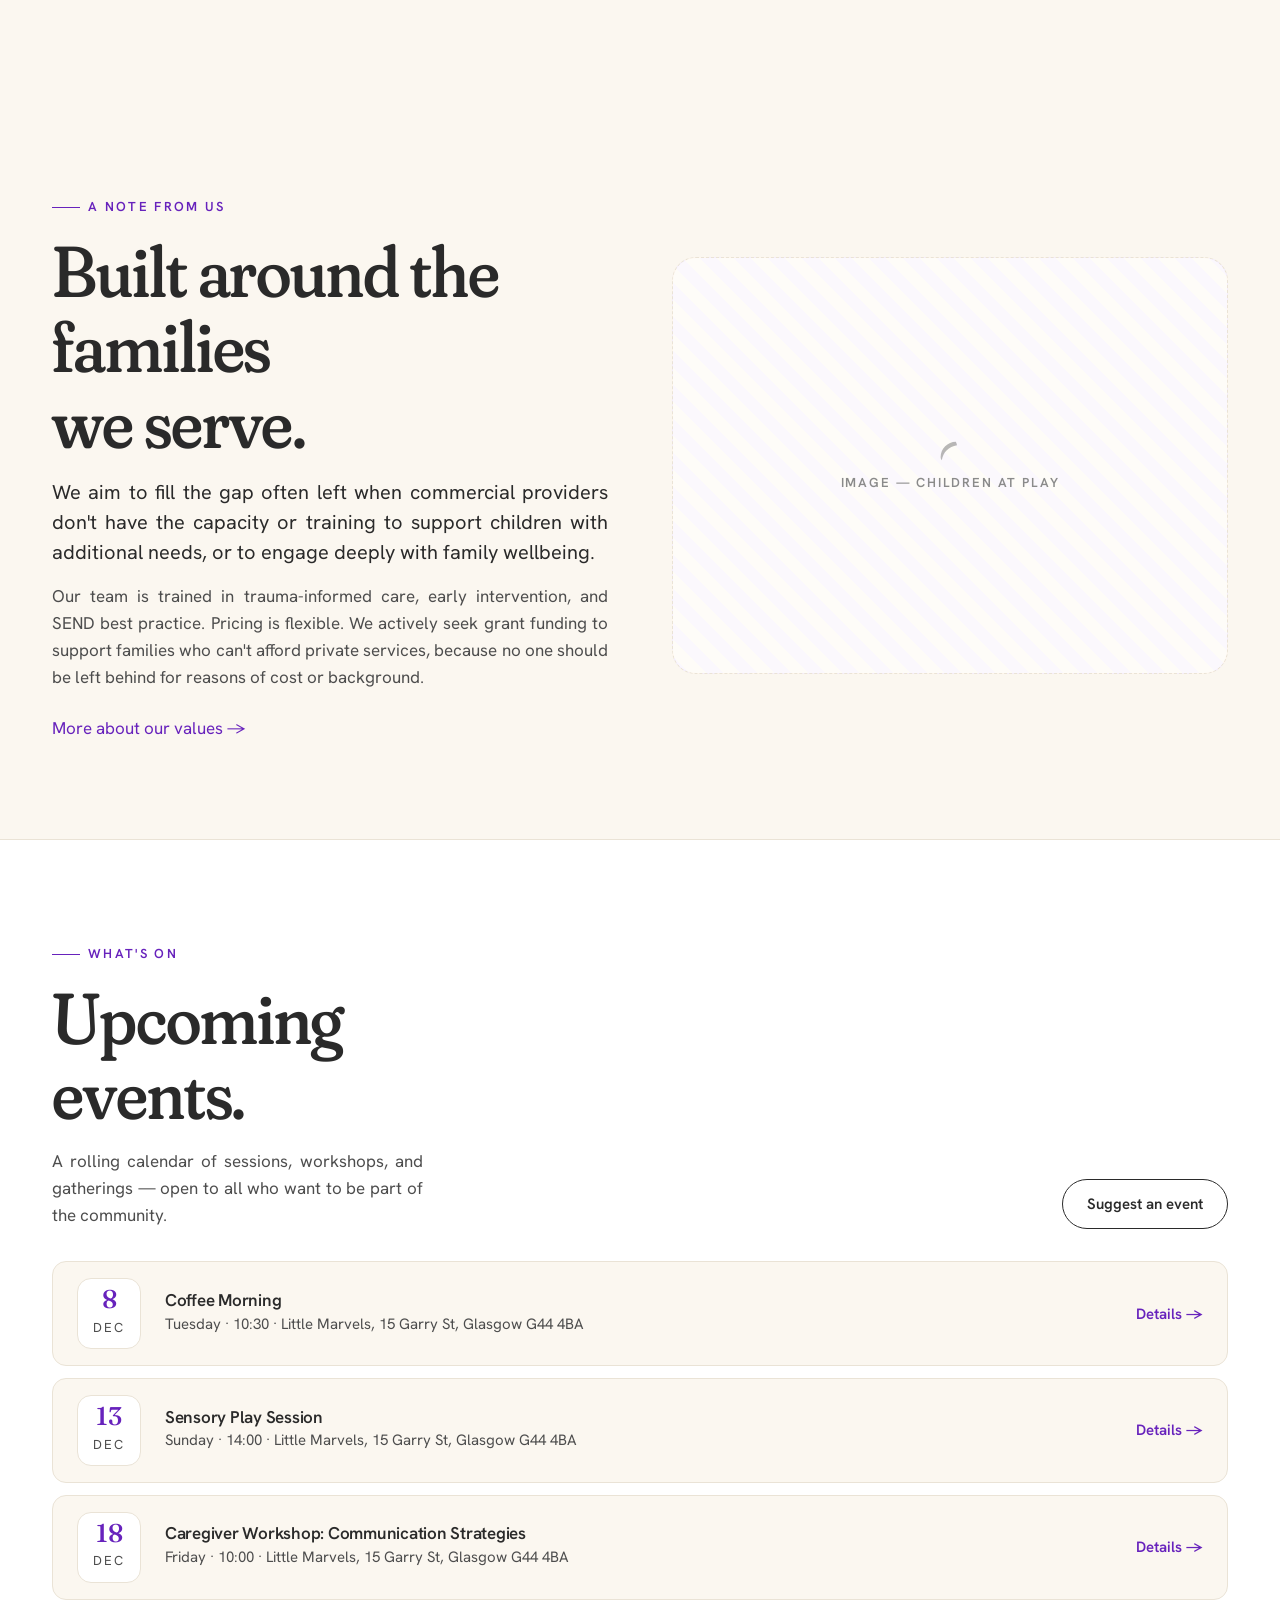
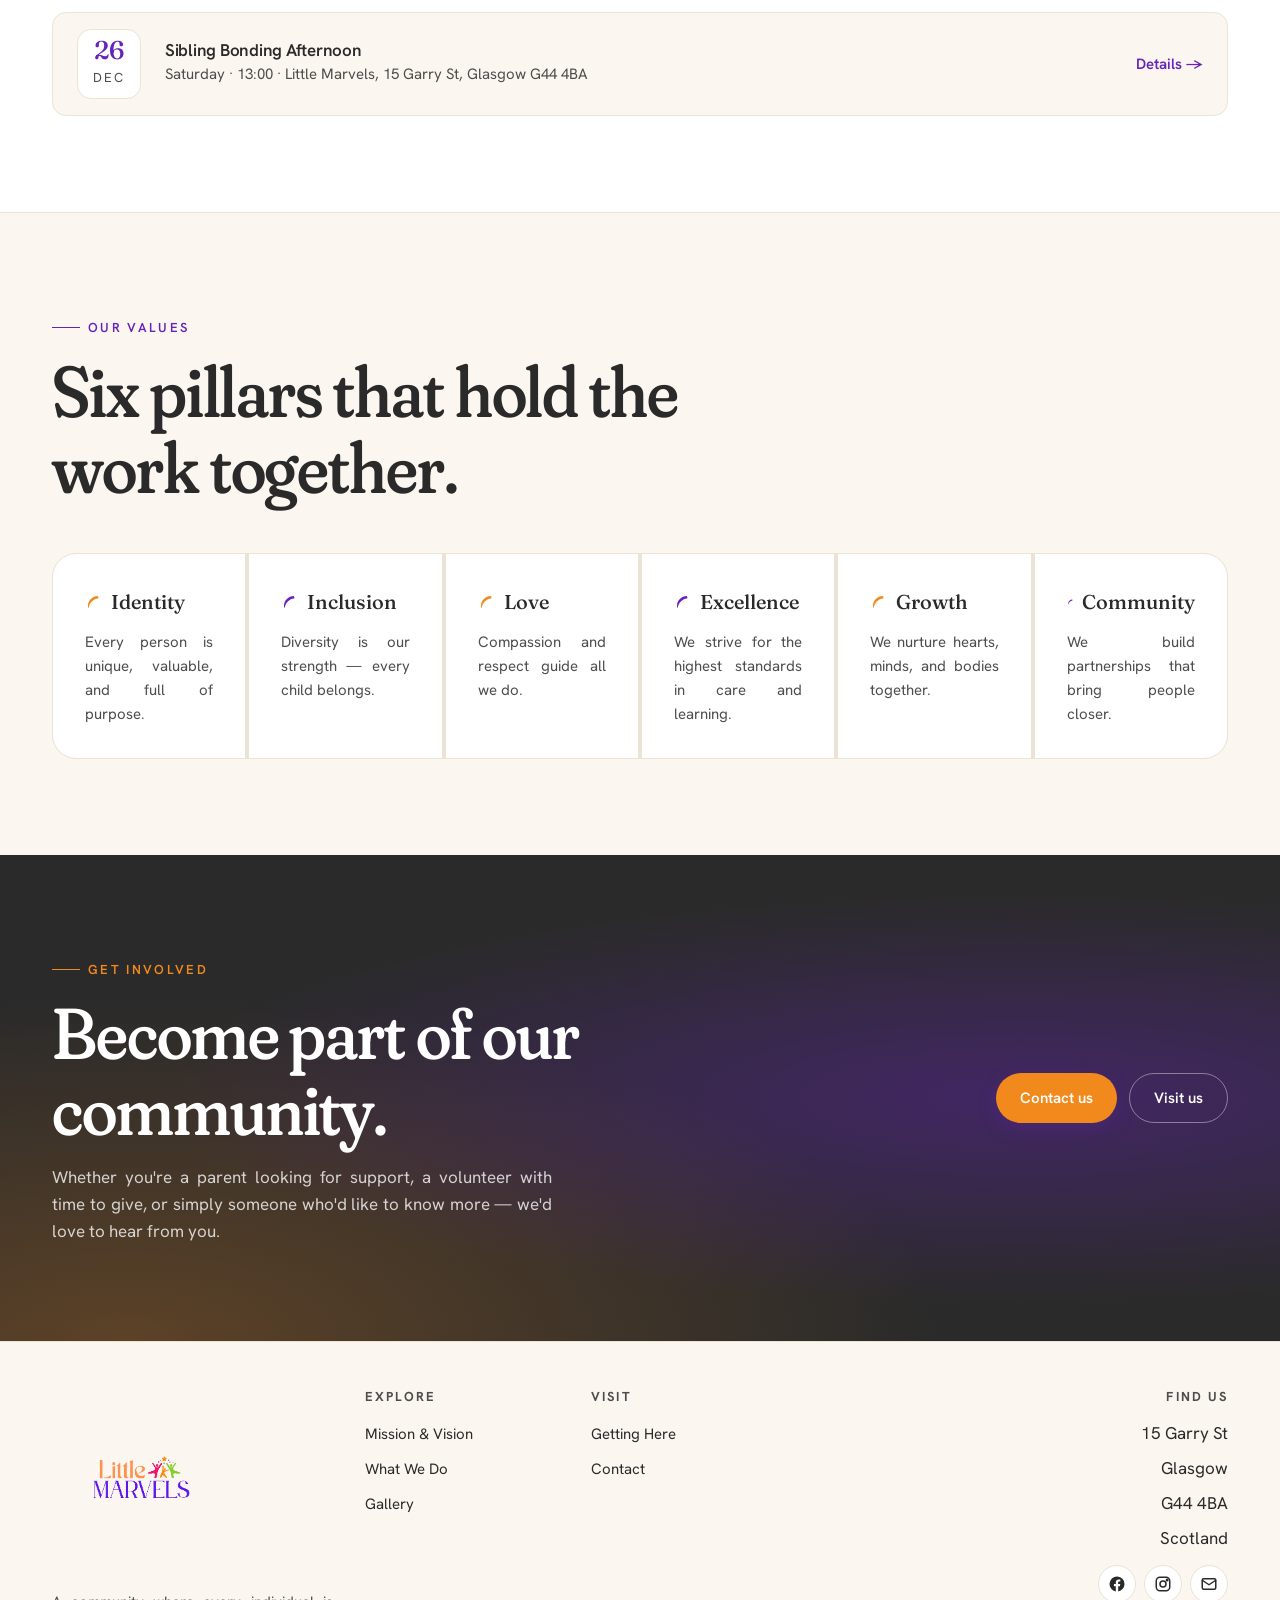
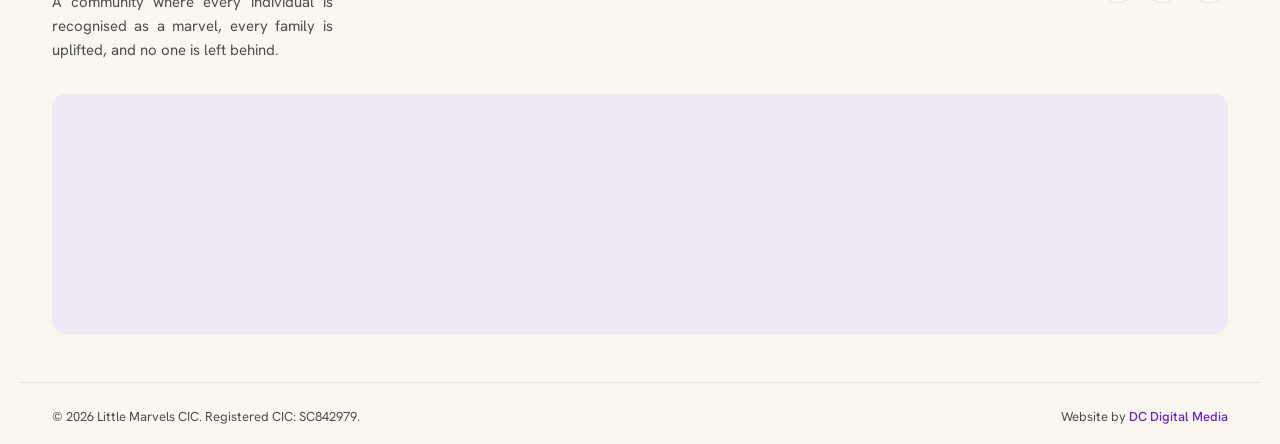
==== commit 4bba8ff5: "some minor changes to the footer" ====
--- a/index.html
+++ b/index.html
@@ -562,10 +562,7 @@
     </div>
     <div class="container footer-bottom">
       <span>© <span id="yr"></span> Little Marvels CIC. Registered CIC: SC842979.</span>
-      <span>Made with care.</span>
-    </div>
-    <div class="container footer-credit">
-      <span>Website by <a href="https://dcdigitalmedia.co.uk/websites" target="_blank" rel="noopener">DC Digital Media</a></span>
+      <span class="footer-credit-text">Website by <a href="https://dcdigitalmedia.co.uk/websites" target="_blank" rel="noopener">DC Digital Media</a></span>
     </div>
   </footer>
 
--- a/css/style.css
+++ b/css/style.css
@@ -219,6 +219,33 @@
 .site-header .container {
   display: flex; align-items: center; justify-content: space-between;
   padding-block: var(--s-4);
+  transition: padding-block var(--t-med) var(--ease);
+}
+
+/* Shrink the header once the user scrolls past the top */
+.brand-mark { transition: height var(--t-med) var(--ease), max-height var(--t-med) var(--ease); }
+.site-header.is-scrolled .container { padding-block: var(--s-2); }
+/* Logo stays visually large, but a negative margin lets it bleed below
+   the bar so the sticky bar itself stays compact. */
+.site-header.is-scrolled .brand-mark {
+  height: 144px;
+  max-height: 144px;
+  margin-bottom: -48px;
+}
+@media (max-width: 920px) {
+  .site-header.is-scrolled .brand-mark {
+    height: 120px;
+    max-height: 120px;
+    margin-bottom: -40px;
+  }
+}
+@media (max-width: 600px) {
+  .site-header.is-scrolled .container { padding-block: var(--s-2); }
+  .site-header.is-scrolled .brand-mark {
+    height: 100px;
+    max-height: 100px;
+    margin-bottom: -36px;
+  }
 }
 
 .brand {
@@ -227,9 +254,9 @@
 }
 .brand:hover { text-decoration: none; }
 .brand-mark {
-  height: 120px;
+  height: 300px;
   width: auto;
-  max-height: 120px;
+  max-height: 300px;
   max-width: none;
 }
 @media (max-width: 920px) { .brand-mark { height: 160px; max-height: 160px; } }
@@ -1188,19 +1215,13 @@
 }
 @media (max-width: 600px) { .footer-map { height: 200px; } }
 
-/* Credit line — centered, very bottom of the footer */
-.footer-credit {
-  margin-top: var(--s-3);
-  text-align: center;
-  font-size: var(--fs-xs);
-  color: var(--c-charcoal-70);
-}
-.footer-credit a {
+/* Credit text now sits inline in the footer-bottom row (right side via space-between) */
+.footer-credit-text a {
   color: var(--c-purple);
   text-decoration: none;
   font-weight: 500;
 }
-.footer-credit a:hover { text-decoration: underline; }
+.footer-credit-text a:hover { text-decoration: underline; }
 
 .footer-col h5 {
   font-family: var(--f-body); font-size: var(--fs-xs);
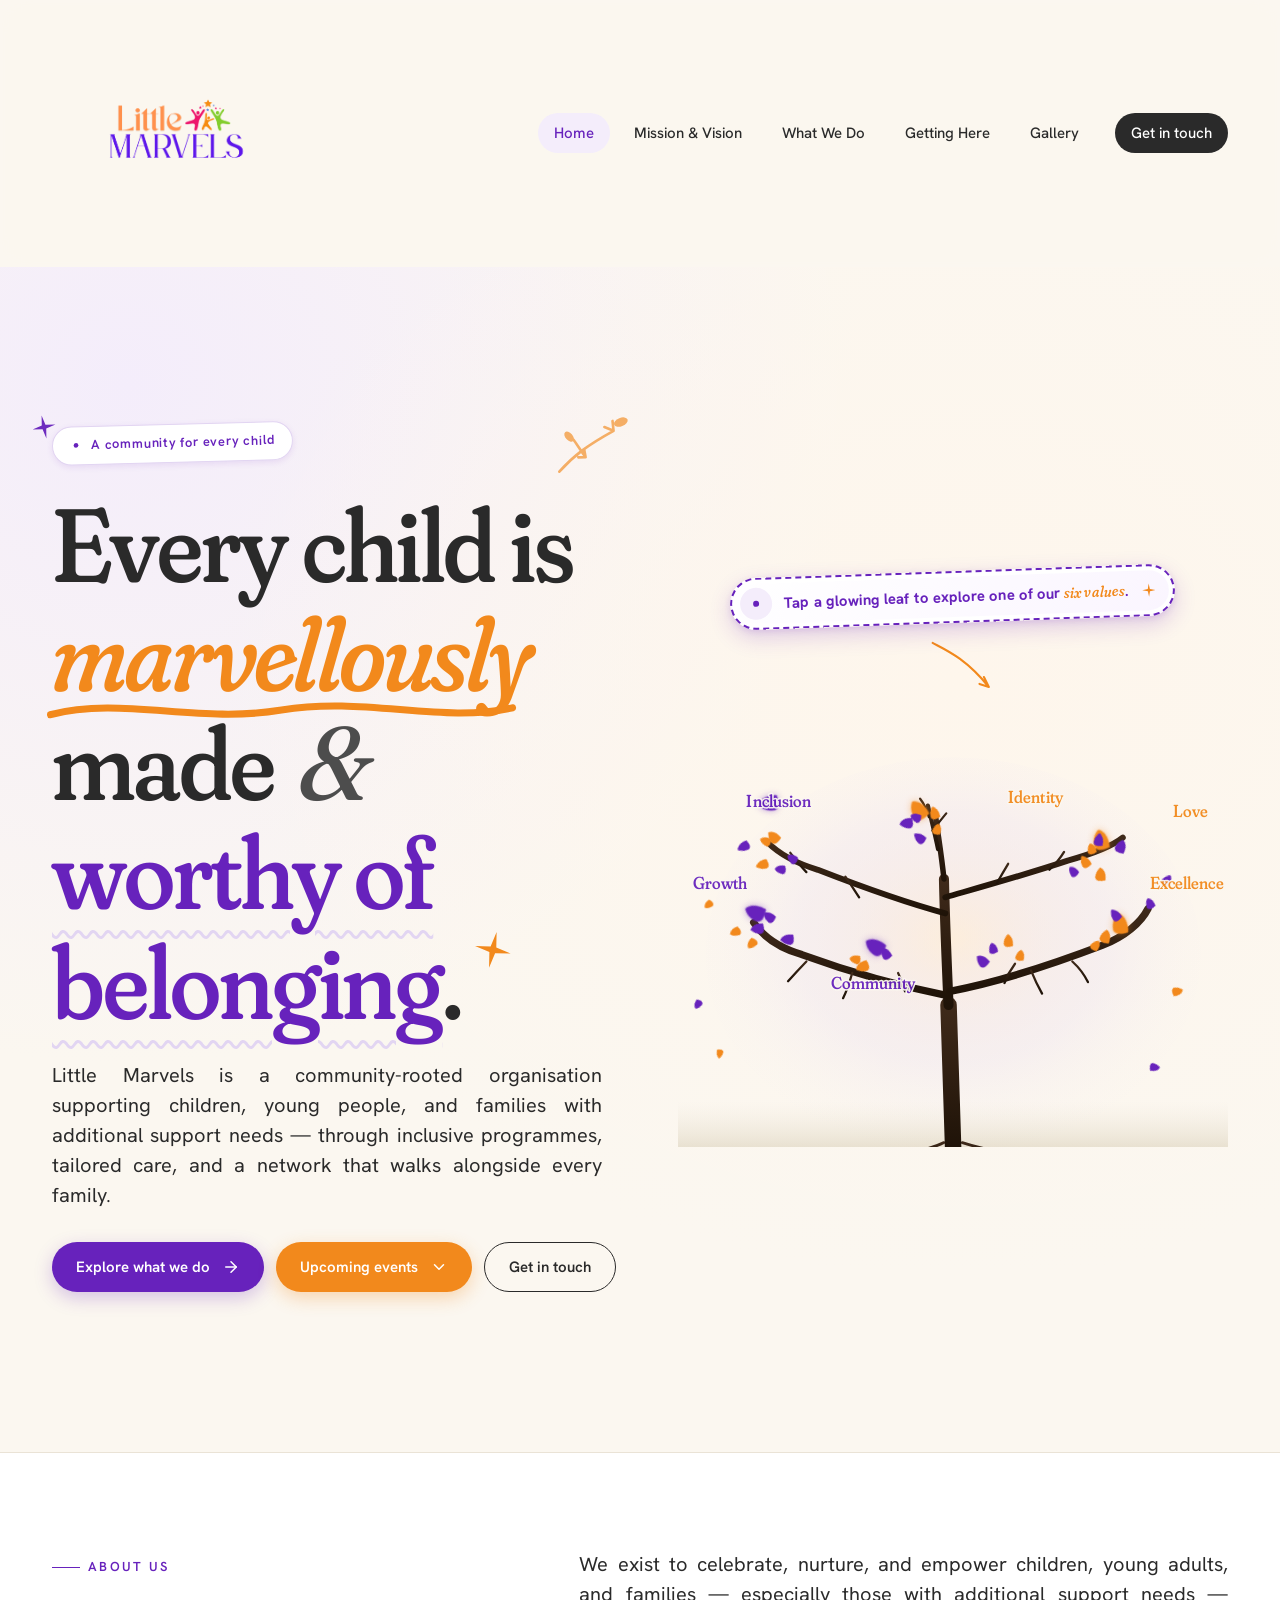
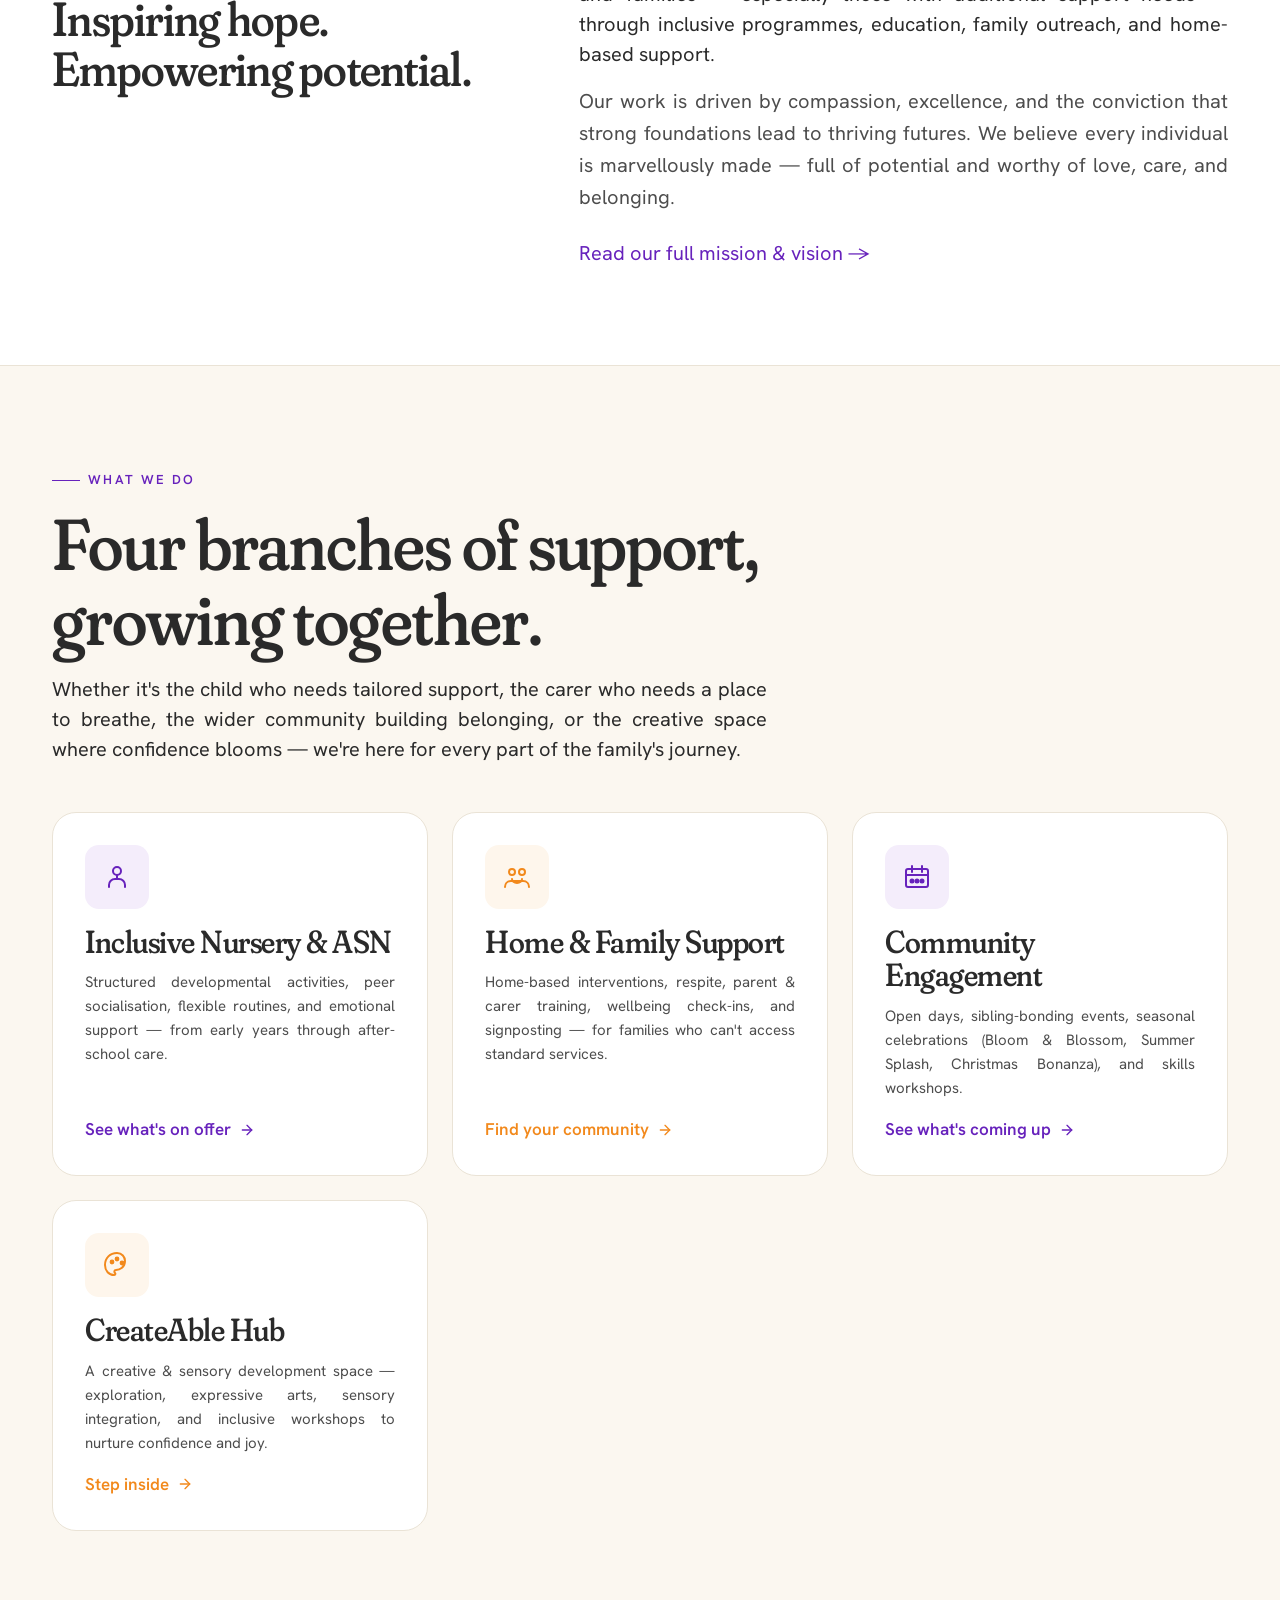
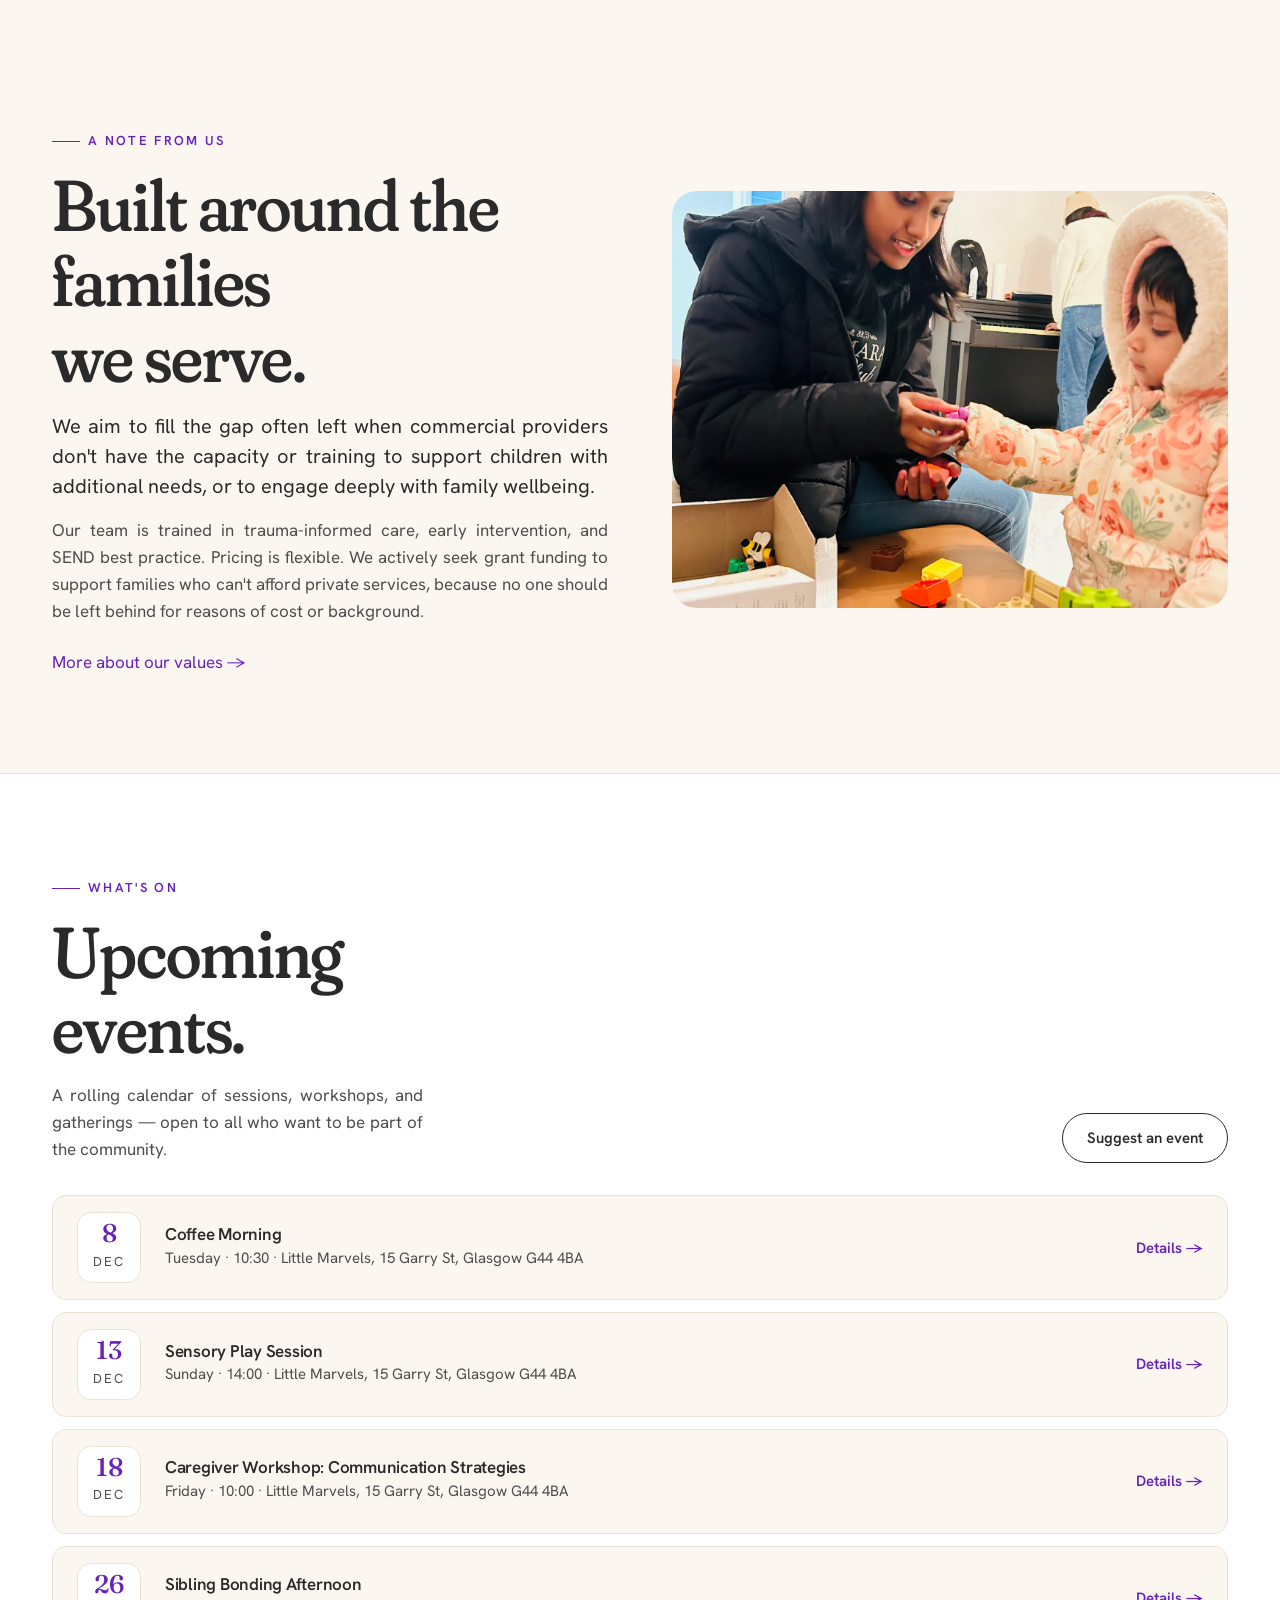
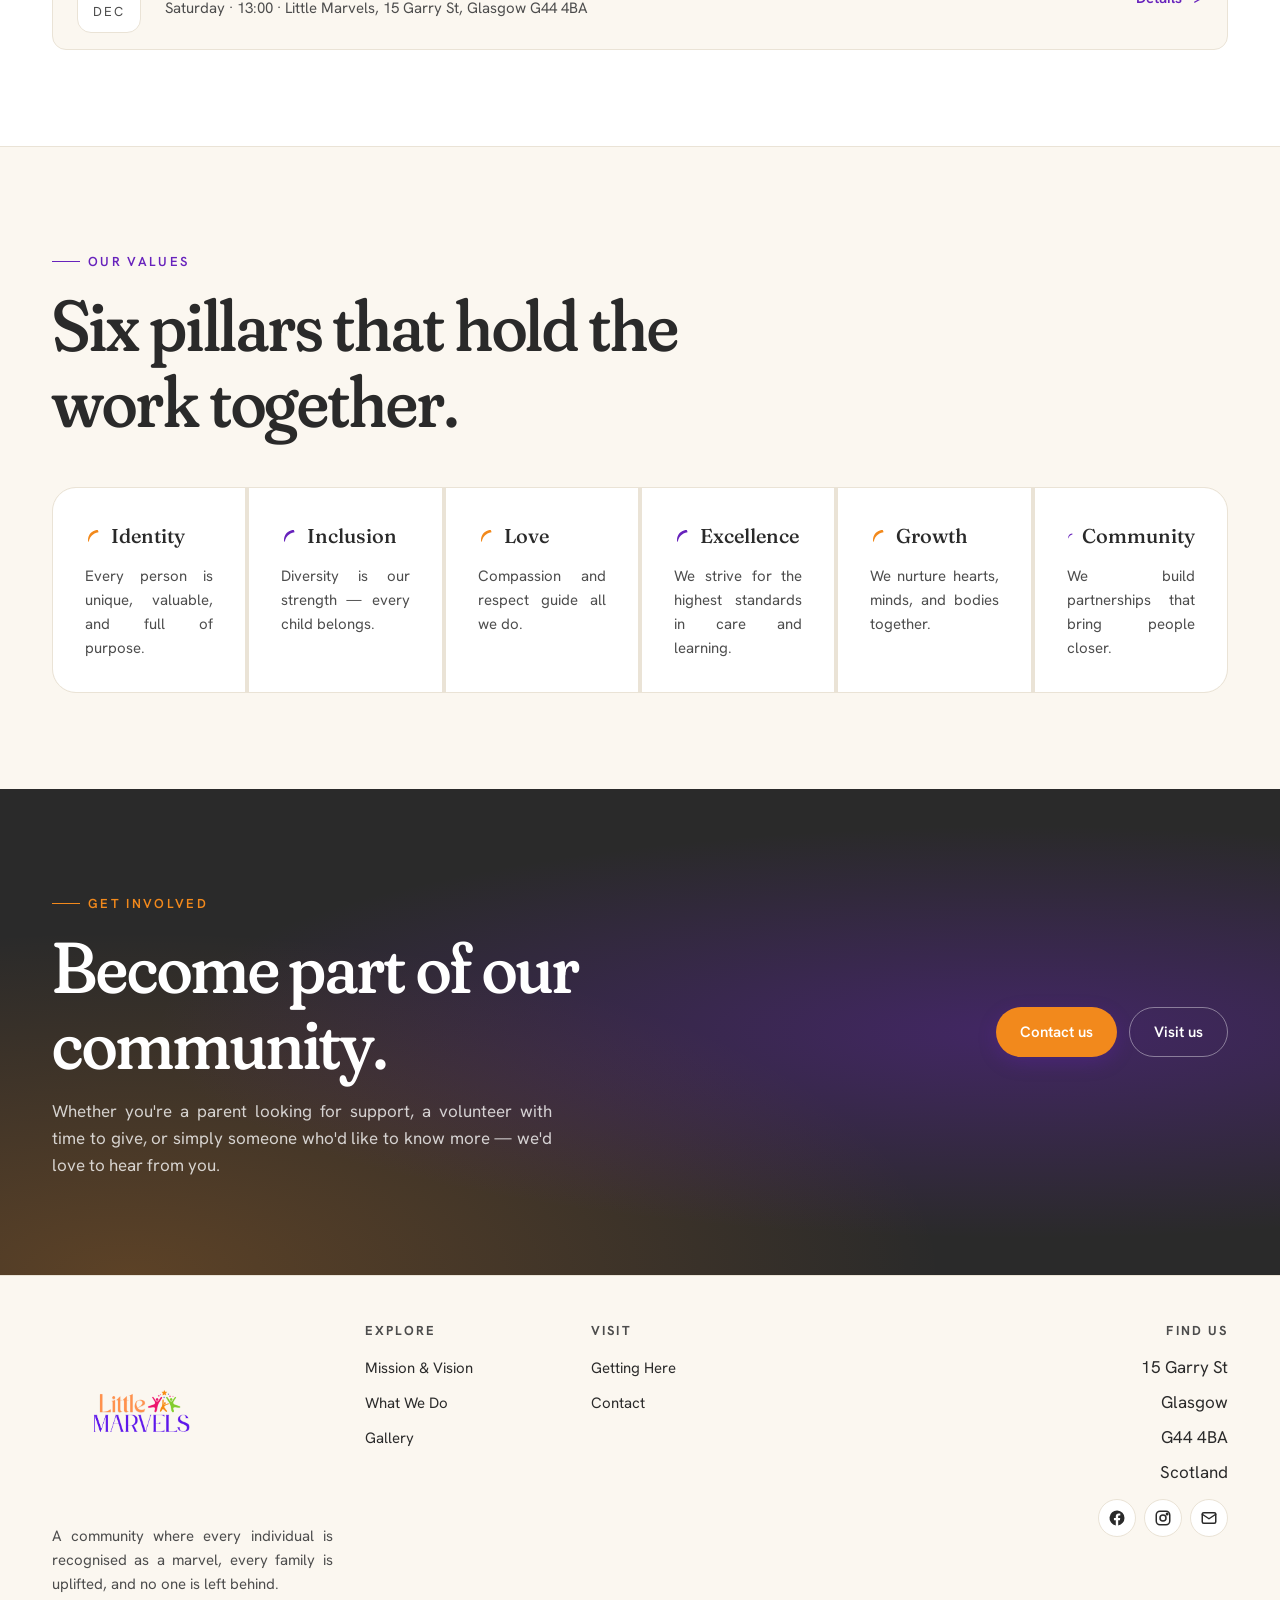
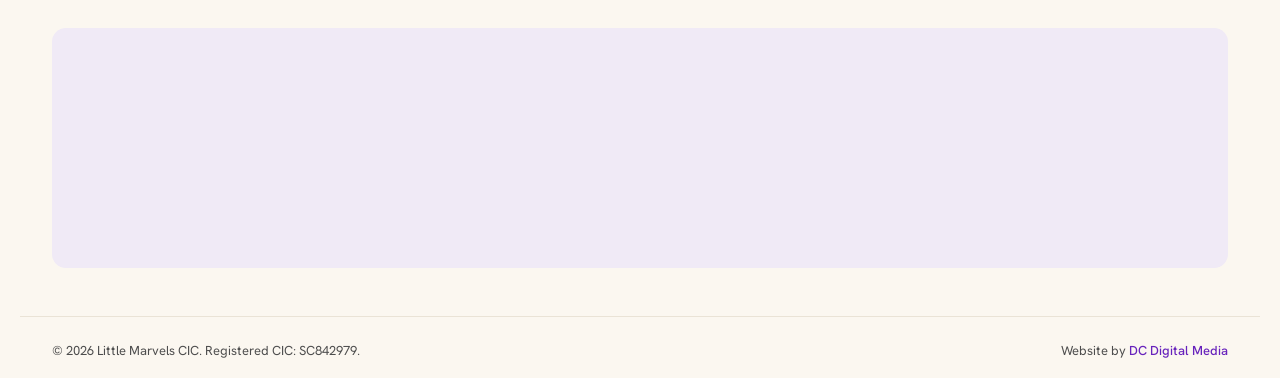
==== commit e3d81e2b: "added iamges" ====
--- a/index.html
+++ b/index.html
@@ -415,10 +415,7 @@
           </div>
           <div class="reveal" style="transition-delay: 160ms">
             <div class="image-ph" data-ratio="4/3">
-              <div class="image-ph__inner">
-                <svg class="leaf-glyph" viewBox="0 0 24 24" fill="currentColor"><path d="M17 4c-7 0-13 6-13 13 0 1 0 2 1 3 1-7 6-12 13-13 0-1-1-3-1-3z"/></svg>
-                <span>Image — children at play</span>
-              </div>
+              <img src="assets/images/lego-play.jpg" alt="A young volunteer helping a small child play with Duplo bricks at a Little Marvels session" loading="lazy">
             </div>
           </div>
         </div>
--- a/css/style.css
+++ b/css/style.css
@@ -218,7 +218,7 @@
 
 .site-header .container {
   display: flex; align-items: center; justify-content: space-between;
-  padding-block: var(--s-4);
+  padding-block: var(--s-2);
   transition: padding-block var(--t-med) var(--ease);
 }
 
@@ -254,13 +254,13 @@
 }
 .brand:hover { text-decoration: none; }
 .brand-mark {
-  height: 300px;
+  height: 250px;
   width: auto;
-  max-height: 300px;
+  max-height: 250px;
   max-width: none;
 }
-@media (max-width: 920px) { .brand-mark { height: 160px; max-height: 160px; } }
-@media (max-width: 600px) { .brand-mark { height: 120px; max-height: 120px; } }
+@media (max-width: 920px) { .brand-mark { height: 150px; max-height: 150px; } }
+@media (max-width: 600px) { .brand-mark { height: 115px; max-height: 115px; } }
 .footer-brand .brand-mark { height: 180px; max-height: 180px; }
 
 /* Wordmark logo image already shows "Little Marvels" — hide the redundant text
@@ -1043,6 +1043,24 @@
 .image-ph[data-ratio="16/9"] { aspect-ratio: 16/9; }
 .image-ph[data-ratio="3/2"] { aspect-ratio: 3/2; }
 
+/* When a real photo is inside the wrapper, hide the placeholder pattern and let
+   the image fill the rounded box. */
+.image-ph:has(img) {
+  background: none;
+  border: 0;
+}
+.image-ph:has(img)::after { display: none; }
+.image-ph:has(img) .image-ph__inner { display: none; }
+.image-ph img {
+  position: absolute;
+  inset: 0;
+  width: 100%;
+  height: 100%;
+  object-fit: cover;
+  border-radius: inherit;
+  display: block;
+}
+
 /* ---------- Values grid ---------- */
 .values-grid {
   display: grid;
